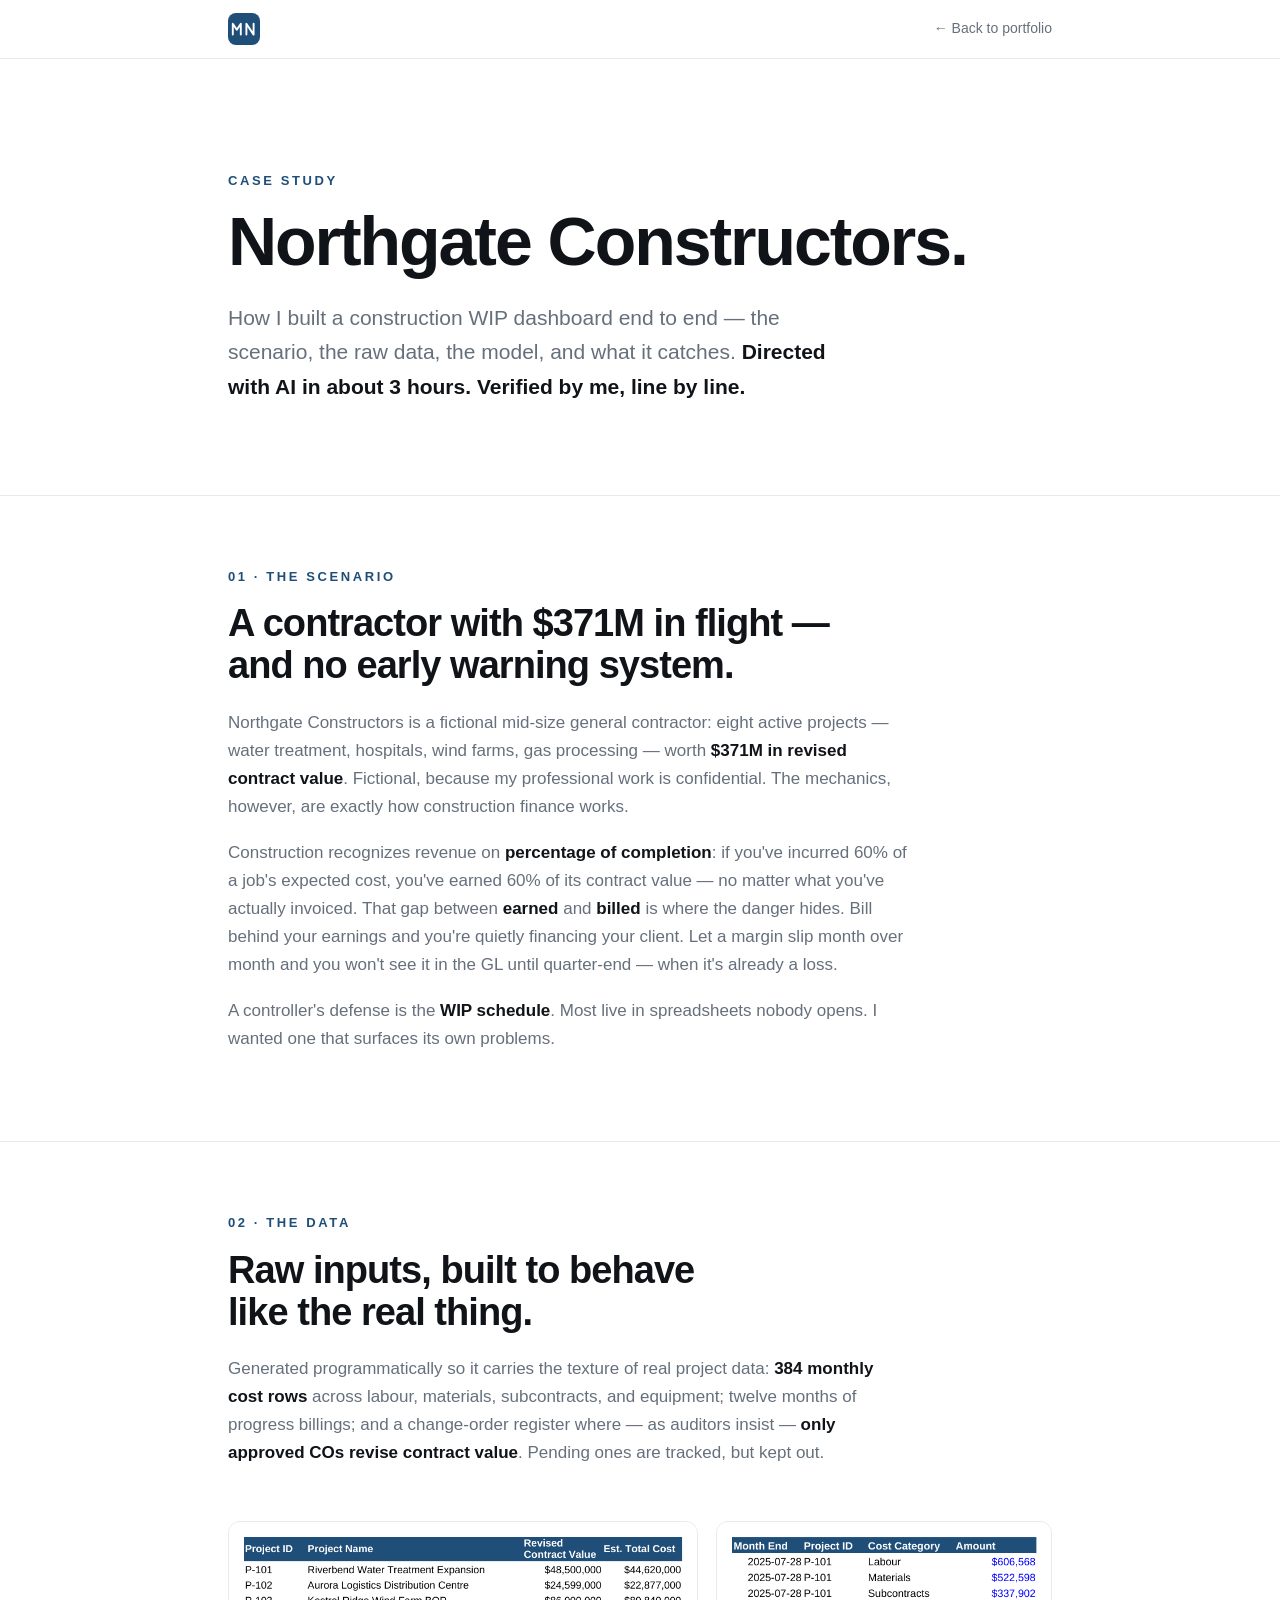
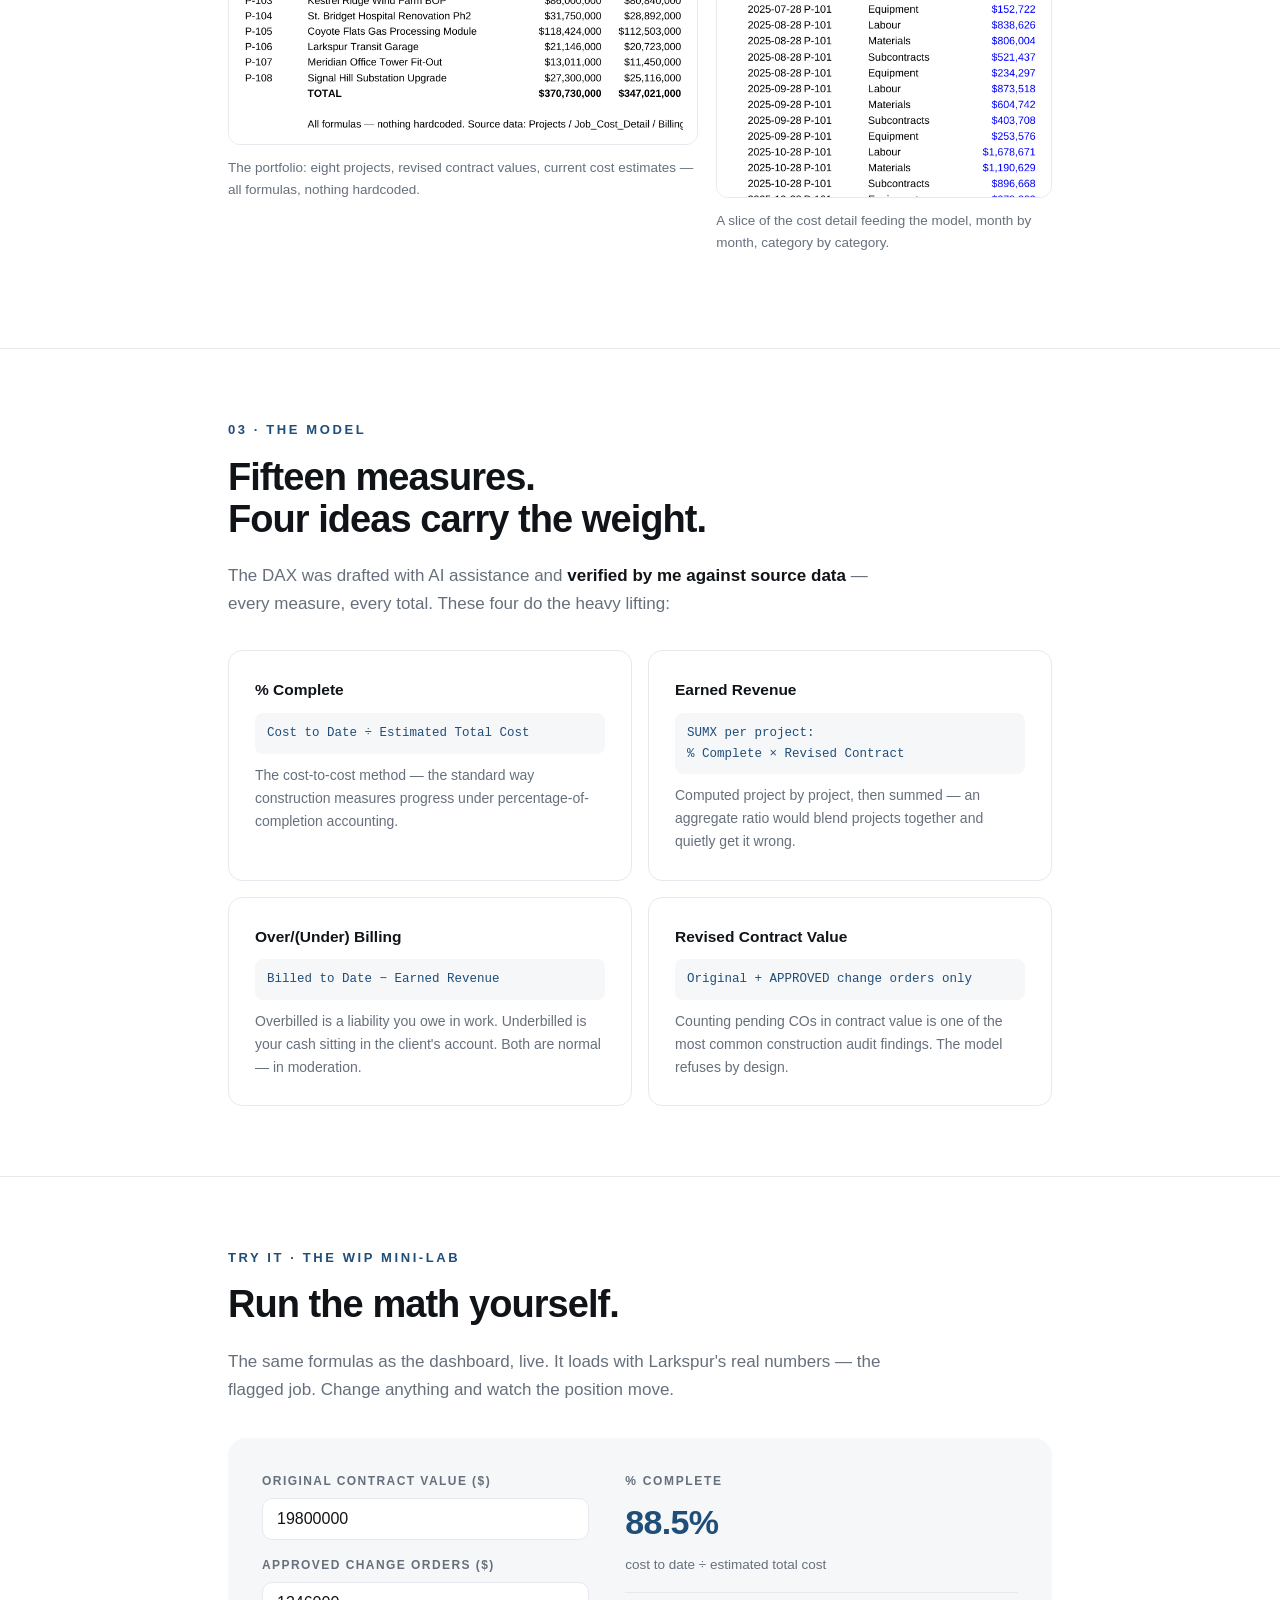
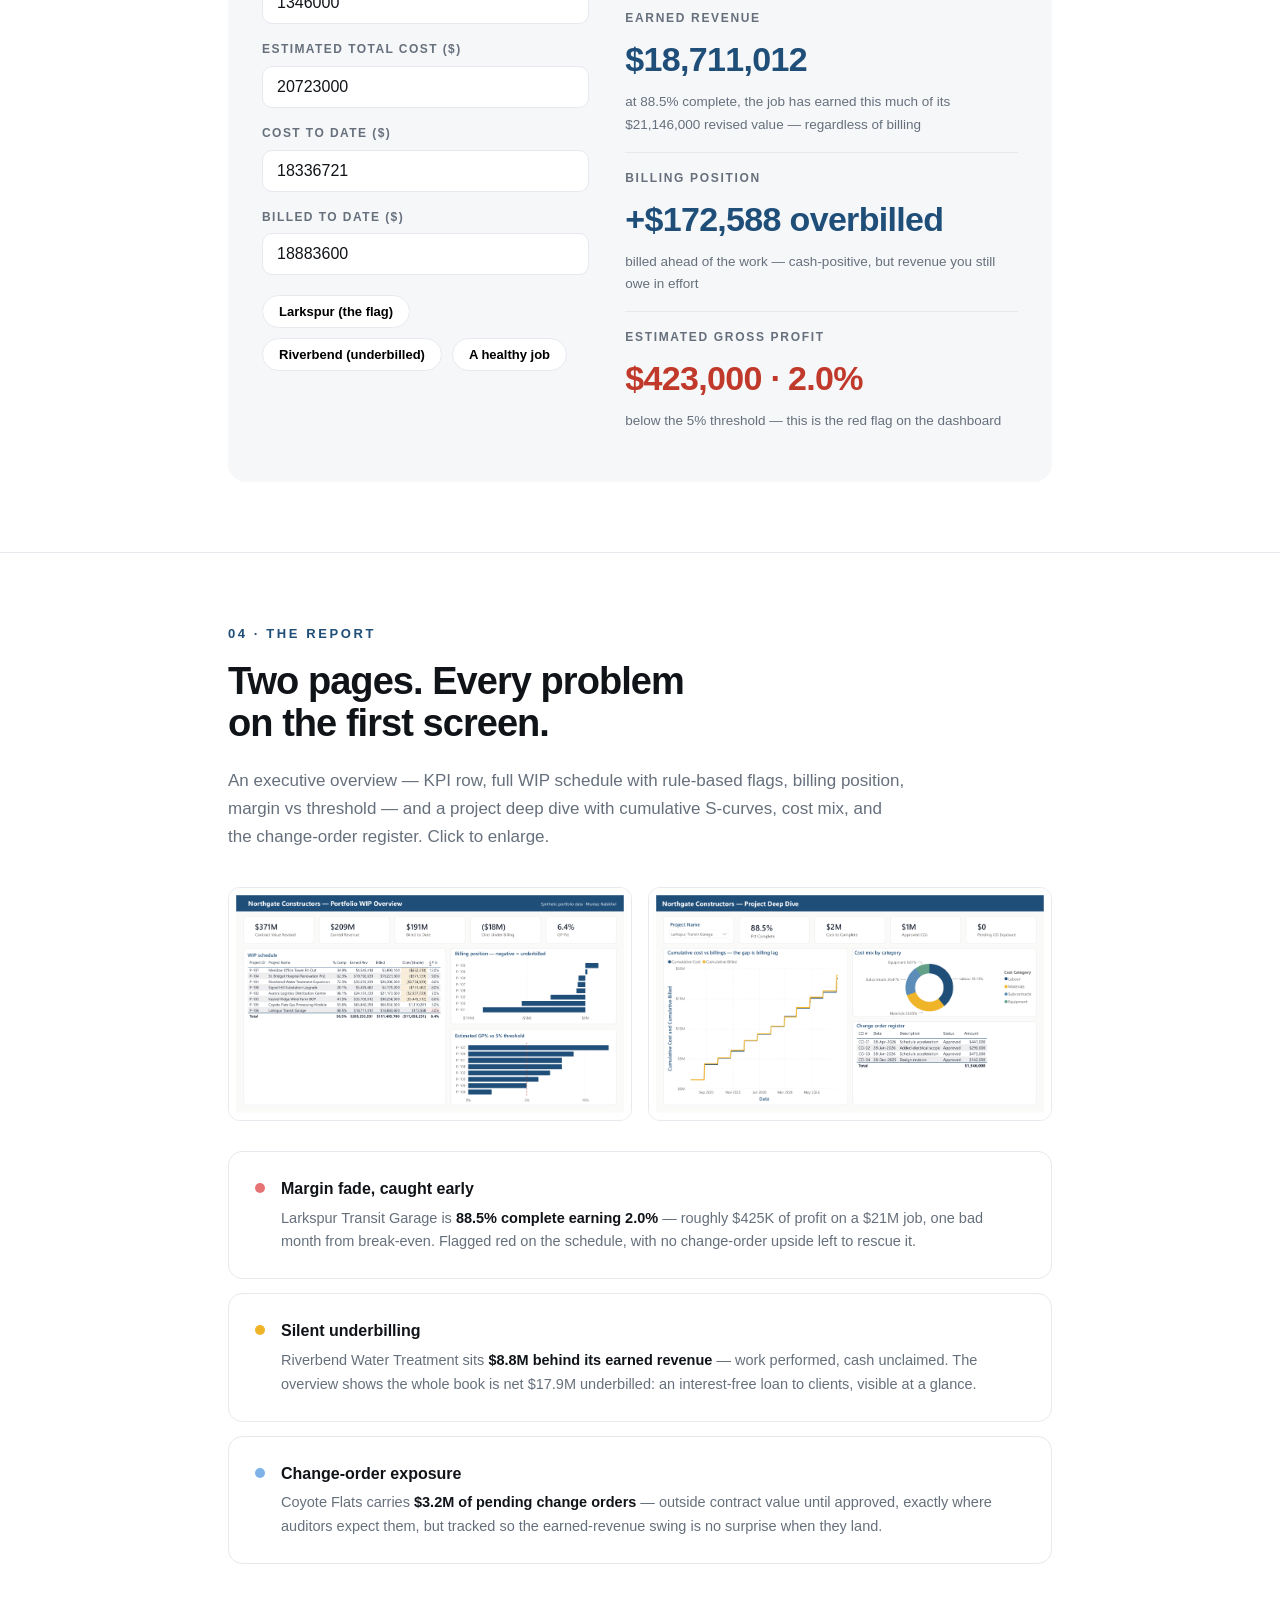
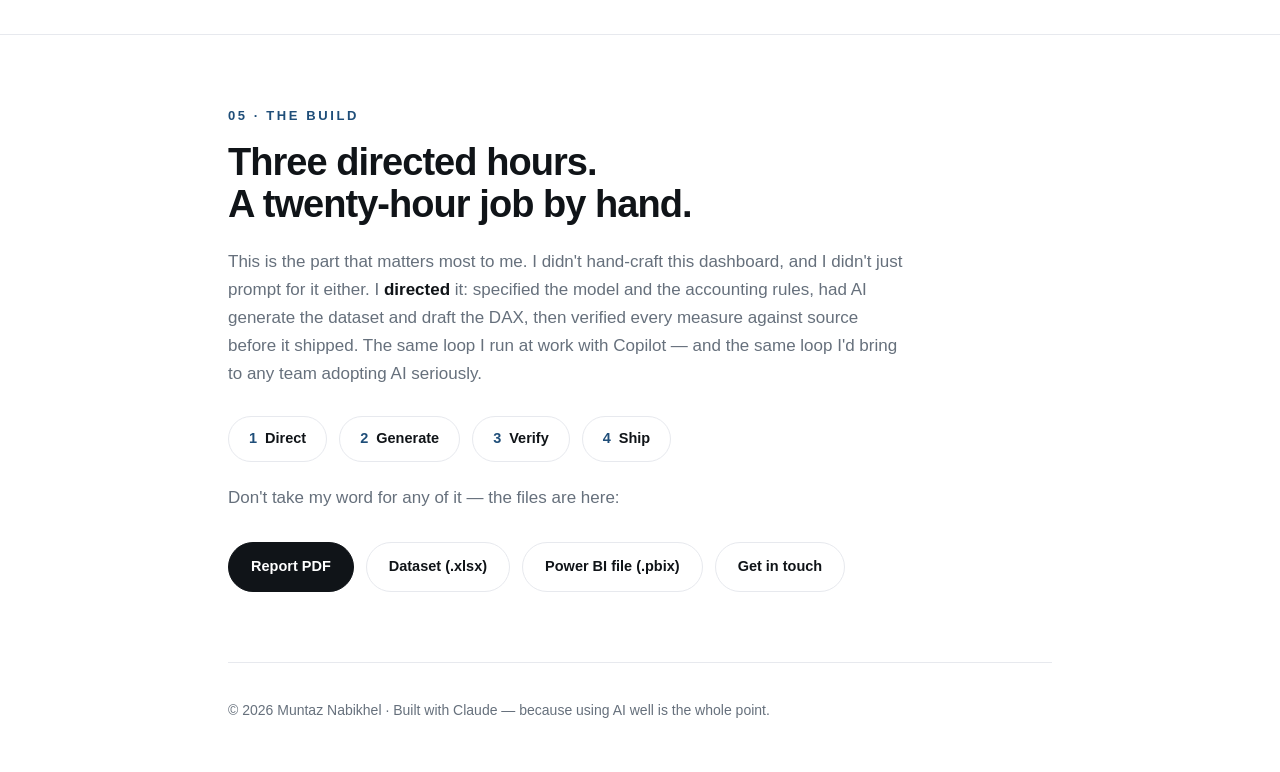
==== northgate.html @ 8c53854d "Add files via upload" ====
<!DOCTYPE html>
<html lang="en">
<head>
<meta charset="utf-8">
<meta name="viewport" content="width=device-width, initial-scale=1">
<title>Northgate Constructors — Case Study · Muntaz Nabikhel</title>
<meta name="description" content="Case study: building a construction WIP dashboard end to end — scenario, data, model, findings — AI-directed and verified line by line.">
<link rel="icon" type="image/svg+xml" href="data:image/svg+xml,%3Csvg xmlns='http://www.w3.org/2000/svg' viewBox='0 0 40 40'%3E%3Crect width='40' height='40' rx='10' fill='%231F4E79'/%3E%3Cpath d='M6 27V13.5l5 7.5 5-7.5V27M23 27V13.5l9 13.5V13.5' stroke='white' stroke-width='2.4' fill='none' stroke-linecap='round' stroke-linejoin='round'/%3E%3C/svg%3E">
<meta property="og:type" content="article">
<meta property="og:title" content="Northgate Constructors — a WIP dashboard case study">
<meta property="og:description" content="Scenario, raw data, model, findings. Directed with AI in ~3 hours; verified line by line.">
<meta property="og:image" content="screenshot-overview.png"><!-- TODO after publish: make absolute -->
<meta name="twitter:card" content="summary_large_image">
<style>
  :root{--ink:#101418;--mut:#66707c;--navy:#1F4E79;--deep:#0d1b2c;--line:#e7e9ee;--soft:#f6f7f9;--ease:cubic-bezier(.22,1,.36,1)}
  *{box-sizing:border-box;margin:0;padding:0}
  html{scroll-behavior:smooth}
  body{font-family:-apple-system,BlinkMacSystemFont,"Segoe UI",Inter,Roboto,sans-serif;color:var(--ink);background:#fff;line-height:1.65;-webkit-font-smoothing:antialiased}
  a{color:inherit;text-decoration:none}
  .wrap{max-width:880px;margin:0 auto;padding:0 28px}

  nav{position:fixed;top:0;left:0;right:0;z-index:50;background:rgba(255,255,255,.85);backdrop-filter:blur(16px);border-bottom:1px solid var(--line)}
  .nav-in{max-width:880px;margin:0 auto;padding:13px 28px;display:flex;align-items:center;justify-content:space-between}
  .mono{width:32px;height:32px;display:block}
  .back{font-size:14px;color:var(--mut);transition:color .25s}
  .back:hover{color:var(--ink)}

  header{padding:170px 0 90px}
  .label{font-size:13px;letter-spacing:.2em;text-transform:uppercase;color:var(--navy);font-weight:600;margin-bottom:16px}
  h1{font-size:clamp(38px,6.5vw,68px);letter-spacing:-.03em;line-height:1.02}
  .sub{font-size:clamp(17px,2.2vw,21px);color:var(--mut);max-width:640px;margin-top:24px}
  .sub b{color:var(--ink);font-weight:600}

  section{padding:70px 0;border-top:1px solid var(--line)}
  h2{font-size:clamp(26px,3.6vw,38px);letter-spacing:-.025em;line-height:1.1;margin-bottom:22px}
  p.body{font-size:17px;color:var(--mut);margin-bottom:18px;max-width:680px}
  p.body b{color:var(--ink);font-weight:600}

  .fig{margin:36px 0 8px;border:1px solid var(--line);border-radius:12px;overflow:hidden;background:#fff}
  .fig img{width:100%;display:block}
  .cap{font-size:13.5px;color:var(--mut);margin:12px 0 24px}
  .fig2{display:grid;grid-template-columns:1.4fr 1fr;gap:18px;align-items:start}
  @media(max-width:700px){.fig2{grid-template-columns:1fr}}

  .mcards{display:grid;grid-template-columns:1fr 1fr;gap:16px;margin-top:32px}
  @media(max-width:700px){.mcards{grid-template-columns:1fr}}
  .mcard{border:1px solid var(--line);border-radius:14px;padding:26px}
  .mcard h4{font-size:15.5px;margin-bottom:8px}
  .mcard code{display:block;font-family:Consolas,Menlo,monospace;font-size:12.5px;background:var(--soft);border-radius:8px;padding:10px 12px;margin:10px 0;color:var(--navy);white-space:pre-wrap}
  .mcard p{font-size:14px;color:var(--mut)}

  .shots{display:grid;grid-template-columns:1fr 1fr;gap:16px;margin:36px 0 8px}
  @media(max-width:700px){.shots{grid-template-columns:1fr}}
  .shot{border-radius:12px;overflow:hidden;border:1px solid var(--line);cursor:zoom-in;transition:transform .5s var(--ease),box-shadow .5s var(--ease)}
  .shot:hover{transform:translateY(-4px);box-shadow:0 24px 48px -20px rgba(17,20,24,.18)}
  .shot img{width:100%;display:block}

  .finds{display:grid;grid-template-columns:1fr;gap:14px;margin-top:30px}
  .find{border:1px solid var(--line);border-radius:14px;padding:24px 26px;display:grid;grid-template-columns:auto 1fr;gap:16px;align-items:start}
  .find .dot{width:10px;height:10px;border-radius:50%;margin-top:7px}
  .find h4{font-size:16px;margin-bottom:4px}
  .find p{font-size:14.5px;color:var(--mut)}
  .find p b{color:var(--ink)}

  .loop{display:flex;gap:12px;flex-wrap:wrap;margin:28px 0 8px}
  .step{border:1px solid var(--line);border-radius:100px;padding:10px 20px;font-size:14.5px;font-weight:600}
  .step span{color:var(--navy);margin-right:8px}

  .dl{display:flex;gap:12px;flex-wrap:wrap;margin-top:30px}
  .pill{display:inline-flex;align-items:center;border:1px solid var(--line);padding:12px 22px;border-radius:100px;font-size:14.5px;font-weight:600;transition:border-color .3s,transform .3s var(--ease)}
  .pill:hover{border-color:var(--ink);transform:translateY(-2px)}
  .pill.dark{background:var(--ink);color:#fff;border-color:var(--ink)}
  .pill.dark:hover{background:var(--navy);border-color:var(--navy)}

  footer{border-top:1px solid var(--line);padding:36px 0 50px;color:var(--mut);font-size:14px}

  /* WIP mini-lab */
  .lab{background:var(--soft);border-radius:18px;padding:34px;margin-top:34px}
  .lab-grid{display:grid;grid-template-columns:1fr 1.2fr;gap:36px}
  @media(max-width:760px){.lab-grid{grid-template-columns:1fr}}
  .lab label{display:block;font-size:12px;letter-spacing:.12em;text-transform:uppercase;color:var(--mut);font-weight:600;margin:16px 0 6px}
  .lab label:first-child{margin-top:0}
  .lab input{width:100%;padding:11px 14px;border:1px solid var(--line);border-radius:10px;font-size:16px;font-family:inherit;color:var(--ink);background:#fff}
  .lab input:focus{outline:none;border-color:var(--navy)}
  .presets{display:flex;gap:10px;flex-wrap:wrap;margin-top:20px}
  .preset{border:1px solid var(--line);background:#fff;border-radius:100px;padding:8px 16px;font-size:13px;font-weight:600;cursor:pointer;font-family:inherit;transition:border-color .25s}
  .preset:hover{border-color:var(--ink)}
  .out{border-top:1px solid var(--line);padding:16px 0}
  .out:first-child{border-top:none;padding-top:0}
  .out .ov{font-size:clamp(24px,3vw,34px);font-weight:700;letter-spacing:-.02em}
  .out .ok{font-size:12px;letter-spacing:.14em;text-transform:uppercase;color:var(--mut);font-weight:600;margin-bottom:2px}
  .out .os{font-size:13.5px;color:var(--mut);margin-top:4px}
  .good{color:#2e7d4f}.warn{color:#b07c10}.bad{color:#c0392b}.neut{color:var(--navy)}

  .reveal{opacity:0;transform:translateY(26px);transition:opacity .8s var(--ease),transform .8s var(--ease)}
  .reveal.in{opacity:1;transform:none}
  .lb{position:fixed;inset:0;background:rgba(10,15,22,.92);z-index:100;display:none;align-items:center;justify-content:center;padding:4vmin;cursor:zoom-out}
  .lb.on{display:flex}
  .lb img{max-width:100%;max-height:100%;border-radius:8px}
  @media (prefers-reduced-motion: reduce){*{transition:none!important}.reveal{opacity:1;transform:none}}
</style>
</head>
<body>

<nav>
  <div class="nav-in">
    <a href="index.html" aria-label="Home"><svg class="mono" viewBox="0 0 40 40"><rect width="40" height="40" rx="10" fill="#1F4E79"/><path d="M6 27V13.5l5 7.5 5-7.5V27M23 27V13.5l9 13.5V13.5" stroke="#fff" stroke-width="2.4" fill="none" stroke-linecap="round" stroke-linejoin="round"/></svg></a>
    <a class="back" href="index.html">← Back to portfolio</a>
  </div>
</nav>

<header>
  <div class="wrap">
    <p class="label">Case study</p>
    <h1>Northgate Constructors.</h1>
    <p class="sub">How I built a construction WIP dashboard end to end — the scenario, the raw data, the model, and what it catches. <b>Directed with AI in about 3 hours. Verified by me, line by line.</b></p>
  </div>
</header>

<section>
  <div class="wrap">
    <p class="label reveal">01 · The scenario</p>
    <h2 class="reveal">A contractor with $371M in flight —<br>and no early warning system.</h2>
    <p class="body reveal">Northgate Constructors is a fictional mid-size general contractor: eight active projects — water treatment, hospitals, wind farms, gas processing — worth <b>$371M in revised contract value</b>. Fictional, because my professional work is confidential. The mechanics, however, are exactly how construction finance works.</p>
    <p class="body reveal">Construction recognizes revenue on <b>percentage of completion</b>: if you've incurred 60% of a job's expected cost, you've earned 60% of its contract value — no matter what you've actually invoiced. That gap between <b>earned</b> and <b>billed</b> is where the danger hides. Bill behind your earnings and you're quietly financing your client. Let a margin slip month over month and you won't see it in the GL until quarter-end — when it's already a loss.</p>
    <p class="body reveal">A controller's defense is the <b>WIP schedule</b>. Most live in spreadsheets nobody opens. I wanted one that surfaces its own problems.</p>
  </div>
</section>

<section>
  <div class="wrap">
    <p class="label reveal">02 · The data</p>
    <h2 class="reveal">Raw inputs, built to behave<br>like the real thing.</h2>
    <p class="body reveal">Generated programmatically so it carries the texture of real project data: <b>384 monthly cost rows</b> across labour, materials, subcontracts, and equipment; twelve months of progress billings; and a change-order register where — as auditors insist — <b>only approved COs revise contract value</b>. Pending ones are tracked, but kept out.</p>
    <div class="fig2 reveal">
      <div>
        <div class="fig"><img src="excel-wip.png" alt="Projects sheet: contract values and estimated costs for eight projects" loading="lazy"></div>
        <p class="cap">The portfolio: eight projects, revised contract values, current cost estimates — all formulas, nothing hardcoded.</p>
      </div>
      <div>
        <div class="fig"><img src="excel-data.png" alt="Job cost detail rows by month and category" loading="lazy"></div>
        <p class="cap">A slice of the cost detail feeding the model, month by month, category by category.</p>
      </div>
    </div>
  </div>
</section>

<section>
  <div class="wrap">
    <p class="label reveal">03 · The model</p>
    <h2 class="reveal">Fifteen measures.<br>Four ideas carry the weight.</h2>
    <p class="body reveal">The DAX was drafted with AI assistance and <b>verified by me against source data</b> — every measure, every total. These four do the heavy lifting:</p>
    <div class="mcards">
      <div class="mcard reveal">
        <h4>% Complete</h4>
        <code>Cost to Date ÷ Estimated Total Cost</code>
        <p>The cost-to-cost method — the standard way construction measures progress under percentage-of-completion accounting.</p>
      </div>
      <div class="mcard reveal">
        <h4>Earned Revenue</h4>
        <code>SUMX per project:
% Complete × Revised Contract</code>
        <p>Computed project by project, then summed — an aggregate ratio would blend projects together and quietly get it wrong.</p>
      </div>
      <div class="mcard reveal">
        <h4>Over/(Under) Billing</h4>
        <code>Billed to Date − Earned Revenue</code>
        <p>Overbilled is a liability you owe in work. Underbilled is your cash sitting in the client's account. Both are normal — in moderation.</p>
      </div>
      <div class="mcard reveal">
        <h4>Revised Contract Value</h4>
        <code>Original + APPROVED change orders only</code>
        <p>Counting pending COs in contract value is one of the most common construction audit findings. The model refuses by design.</p>
      </div>
    </div>
  </div>
</section>

<section id="lab">
  <div class="wrap">
    <p class="label reveal">Try it · The WIP Mini-Lab</p>
    <h2 class="reveal">Run the math yourself.</h2>
    <p class="body reveal">The same formulas as the dashboard, live. It loads with Larkspur's real numbers — the flagged job. Change anything and watch the position move.</p>
    <div class="lab reveal">
      <div class="lab-grid">
        <div>
          <label for="l-cv">Original contract value ($)</label>
          <input id="l-cv" type="number" min="0" step="100000" value="19800000">
          <label for="l-co">Approved change orders ($)</label>
          <input id="l-co" type="number" min="0" step="10000" value="1346000">
          <label for="l-ec">Estimated total cost ($)</label>
          <input id="l-ec" type="number" min="0" step="100000" value="20723000">
          <label for="l-cd">Cost to date ($)</label>
          <input id="l-cd" type="number" min="0" step="100000" value="18336721">
          <label for="l-bd">Billed to date ($)</label>
          <input id="l-bd" type="number" min="0" step="100000" value="18883600">
          <div class="presets">
            <button class="preset" data-p="larkspur">Larkspur (the flag)</button>
            <button class="preset" data-p="riverbend">Riverbend (underbilled)</button>
            <button class="preset" data-p="healthy">A healthy job</button>
          </div>
        </div>
        <div>
          <div class="out"><div class="ok">% Complete</div><div class="ov neut" id="o-pct">—</div><div class="os">cost to date ÷ estimated total cost</div></div>
          <div class="out"><div class="ok">Earned revenue</div><div class="ov neut" id="o-er">—</div><div class="os" id="s-er">—</div></div>
          <div class="out"><div class="ok">Billing position</div><div class="ov" id="o-ou">—</div><div class="os" id="s-ou">—</div></div>
          <div class="out"><div class="ok">Estimated gross profit</div><div class="ov" id="o-gp">—</div><div class="os" id="s-gp">—</div></div>
        </div>
      </div>
    </div>
  </div>
</section>

<section>
  <div class="wrap">
    <p class="label reveal">04 · The report</p>
    <h2 class="reveal">Two pages. Every problem<br>on the first screen.</h2>
    <p class="body reveal">An executive overview — KPI row, full WIP schedule with rule-based flags, billing position, margin vs threshold — and a project deep dive with cumulative S-curves, cost mix, and the change-order register. Click to enlarge.</p>
    <div class="shots">
      <div class="shot" data-full="screenshot-overview.png"><img src="screenshot-overview.png" alt="Portfolio WIP overview page" loading="lazy"></div>
      <div class="shot" data-full="screenshot-deepdive.png"><img src="screenshot-deepdive.png" alt="Project deep dive page" loading="lazy"></div>
    </div>
    <div class="finds">
      <div class="find reveal">
        <span class="dot" style="background:#e57373"></span>
        <div><h4>Margin fade, caught early</h4><p>Larkspur Transit Garage is <b>88.5% complete earning 2.0%</b> — roughly $425K of profit on a $21M job, one bad month from break-even. Flagged red on the schedule, with no change-order upside left to rescue it.</p></div>
      </div>
      <div class="find reveal">
        <span class="dot" style="background:#f0b429"></span>
        <div><h4>Silent underbilling</h4><p>Riverbend Water Treatment sits <b>$8.8M behind its earned revenue</b> — work performed, cash unclaimed. The overview shows the whole book is net $17.9M underbilled: an interest-free loan to clients, visible at a glance.</p></div>
      </div>
      <div class="find reveal">
        <span class="dot" style="background:#7fb3e8"></span>
        <div><h4>Change-order exposure</h4><p>Coyote Flats carries <b>$3.2M of pending change orders</b> — outside contract value until approved, exactly where auditors expect them, but tracked so the earned-revenue swing is no surprise when they land.</p></div>
      </div>
    </div>
  </div>
</section>

<section>
  <div class="wrap">
    <p class="label reveal">05 · The build</p>
    <h2 class="reveal">Three directed hours.<br>A twenty-hour job by hand.</h2>
    <p class="body reveal">This is the part that matters most to me. I didn't hand-craft this dashboard, and I didn't just prompt for it either. I <b>directed</b> it: specified the model and the accounting rules, had AI generate the dataset and draft the DAX, then verified every measure against source before it shipped. The same loop I run at work with Copilot — and the same loop I'd bring to any team adopting AI seriously.</p>
    <div class="loop reveal">
      <span class="step"><span>1</span>Direct</span>
      <span class="step"><span>2</span>Generate</span>
      <span class="step"><span>3</span>Verify</span>
      <span class="step"><span>4</span>Ship</span>
    </div>
    <p class="body reveal" style="margin-top:22px">Don't take my word for any of it — the files are here:</p>
    <div class="dl reveal">
      <a class="pill dark" href="Northgate_WIP_Dashboard.pdf" target="_blank" rel="noopener">Report PDF</a>
      <a class="pill" href="Northgate_Synthetic_Finance_Dataset.xlsx" download>Dataset (.xlsx)</a>
      <a class="pill" href="Northgate_WIP_Dashboard.pbix" download>Power BI file (.pbix)</a>
      <a class="pill" href="index.html#contact">Get in touch</a>
    </div>
  </div>
</section>

<div class="wrap"><footer>© 2026 Muntaz Nabikhel · Built with Claude — because using AI well is the whole point.</footer></div>

<div class="lb" id="lb" role="dialog" aria-label="Enlarged screenshot"><img id="lbimg" src="" alt="Enlarged view"></div>

<script>
(function(){
  var io=new IntersectionObserver(function(es){es.forEach(function(e){ if(e.isIntersecting){e.target.classList.add('in'); io.unobserve(e.target);} });},{threshold:.15});
  document.querySelectorAll('.reveal').forEach(function(el){ io.observe(el); });
  // WIP mini-lab
  var F=function(id){return document.getElementById(id)};
  var money=function(n){ var neg=n<0; var s='$'+Math.round(Math.abs(n)).toLocaleString('en-US'); return neg?'('+s+')':s; };
  var presets={
    larkspur:{cv:19800000,co:1346000,ec:20723000,cd:18336721,bd:18883600},
    riverbend:{cv:48500000,co:0,ec:44620000,cd:32250636,bd:26300200},
    healthy:{cv:30000000,co:500000,ec:27500000,cd:13750000,bd:15500000}
  };
  function calc(){
    var cv=+F('l-cv').value||0, co=+F('l-co').value||0, ec=+F('l-ec').value||0, cd=+F('l-cd').value||0, bd=+F('l-bd').value||0;
    var rcv=cv+co;
    var pct=ec>0?cd/ec:0; if(pct>1.5)pct=1.5;
    var er=pct*rcv, ou=bd-er, gp=rcv-ec, gpp=rcv>0?gp/rcv:0;
    F('o-pct').textContent=(pct*100).toFixed(1)+'%';
    F('o-er').textContent=money(er);
    F('s-er').textContent='at '+(pct*100).toFixed(1)+'% complete, the job has earned this much of its '+money(rcv)+' revised value — regardless of billing';
    var oOu=F('o-ou'), sOu=F('s-ou');
    if(Math.abs(ou)<1){ oOu.textContent='$0'; oOu.className='ov neut'; sOu.textContent='billed exactly in line with earnings — rare in the wild'; }
    else if(ou<0){ oOu.textContent=money(ou)+' underbilled'; oOu.className='ov '+(ou<-0.05*rcv?'warn':'neut'); sOu.textContent='work performed but not yet invoiced — cash sitting with the client'; }
    else { oOu.textContent='+'+money(ou)+' overbilled'; oOu.className='ov neut'; sOu.textContent='billed ahead of the work — cash-positive, but revenue you still owe in effort'; }
    var oGp=F('o-gp'), sGp=F('s-gp');
    oGp.textContent=money(gp)+' · '+(gpp*100).toFixed(1)+'%';
    if(gpp<0){ oGp.className='ov bad'; sGp.textContent='this job is projected to lose money — escalate now'; }
    else if(gpp<0.05){ oGp.className='ov bad'; sGp.textContent='below the 5% threshold — this is the red flag on the dashboard'; }
    else if(gpp<0.08){ oGp.className='ov warn'; sGp.textContent='thin but workable — watch the estimate for fade'; }
    else { oGp.className='ov good'; sGp.textContent='healthy margin for general contracting'; }
  }
  ['l-cv','l-co','l-ec','l-cd','l-bd'].forEach(function(id){ F(id).addEventListener('input',calc); });
  document.querySelectorAll('.preset').forEach(function(b){
    b.addEventListener('click',function(){
      var p=presets[b.dataset.p];
      F('l-cv').value=p.cv; F('l-co').value=p.co; F('l-ec').value=p.ec; F('l-cd').value=p.cd; F('l-bd').value=p.bd;
      calc();
    });
  });
  calc();

  var lb=document.getElementById('lb'), lbimg=document.getElementById('lbimg');
  document.querySelectorAll('.shot').forEach(function(s){
    s.addEventListener('click',function(){ lbimg.src=s.dataset.full; lb.classList.add('on'); document.body.style.overflow='hidden'; });
  });
  lb.addEventListener('click',function(){ lb.classList.remove('on'); lbimg.src=''; document.body.style.overflow=''; });
  addEventListener('keydown',function(e){ if(e.key==='Escape'){ lb.classList.remove('on'); document.body.style.overflow=''; } });
})();
</script>
</body>
</html>
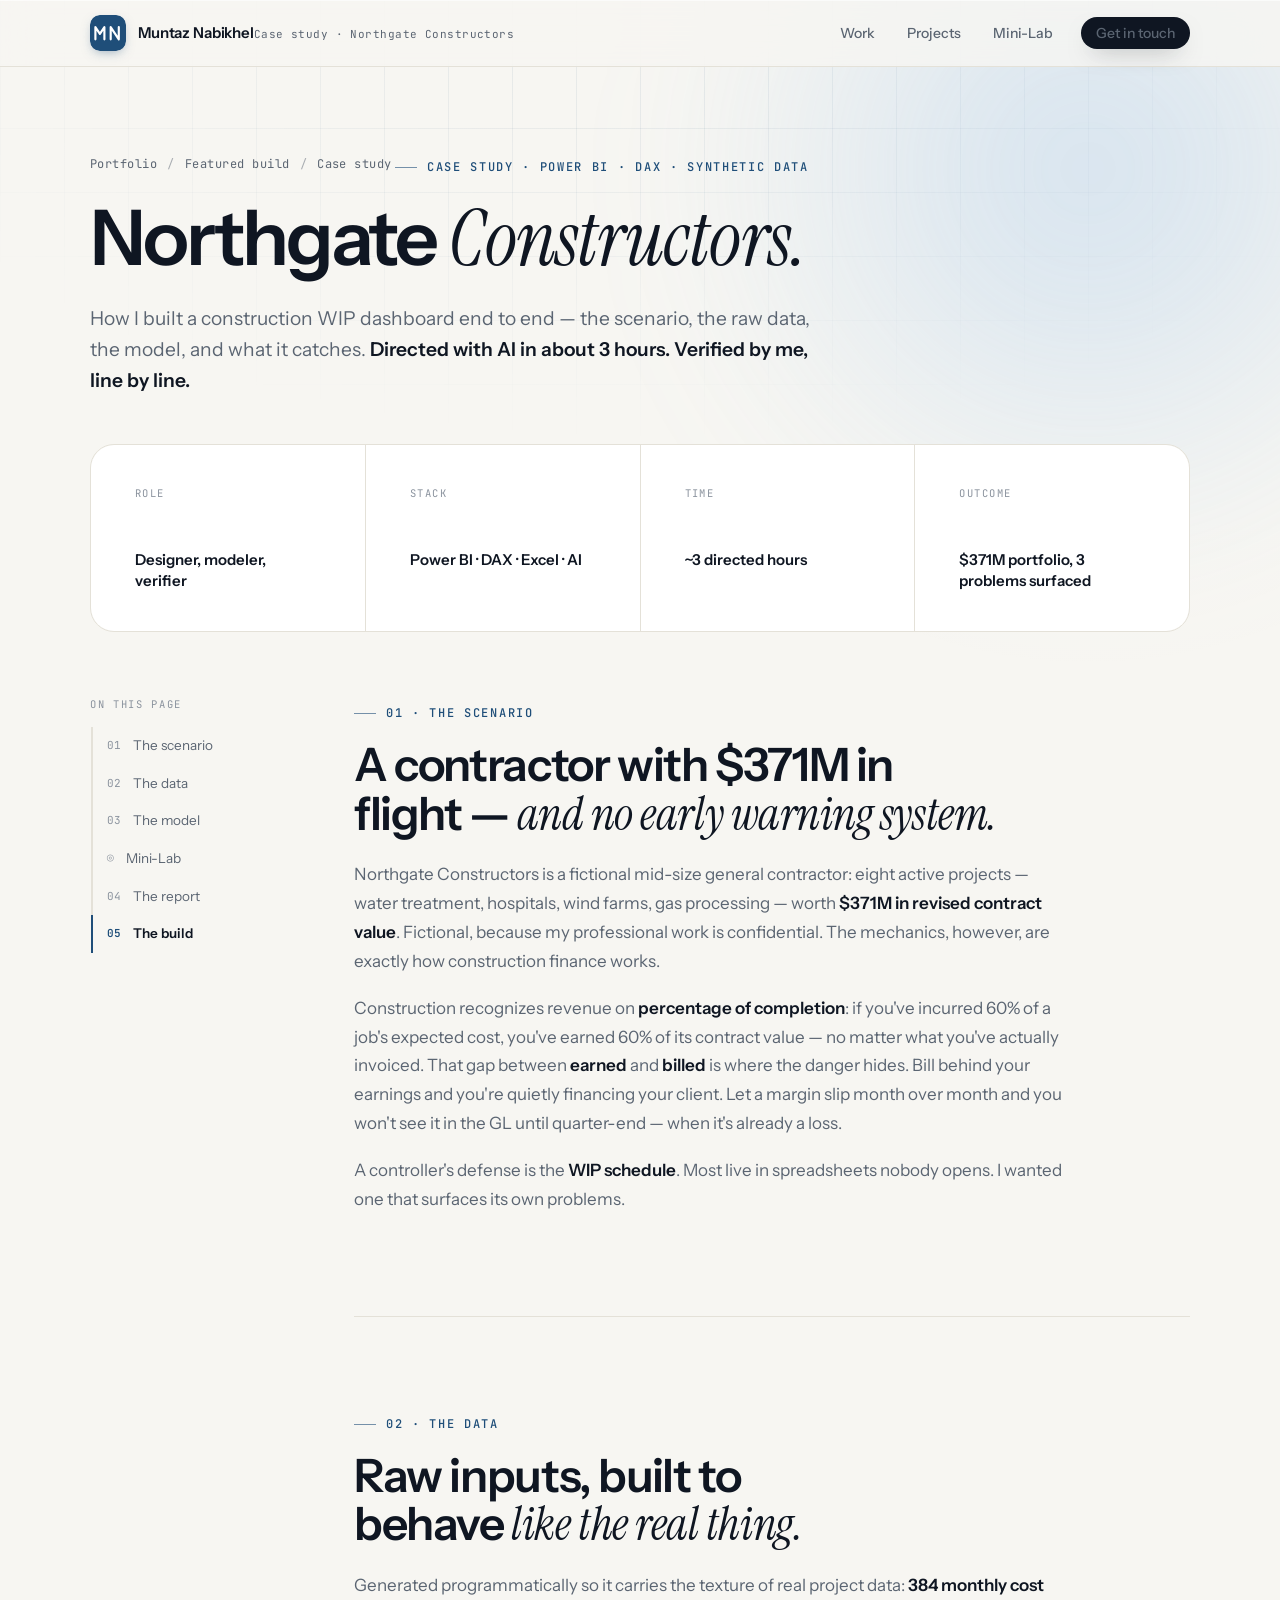
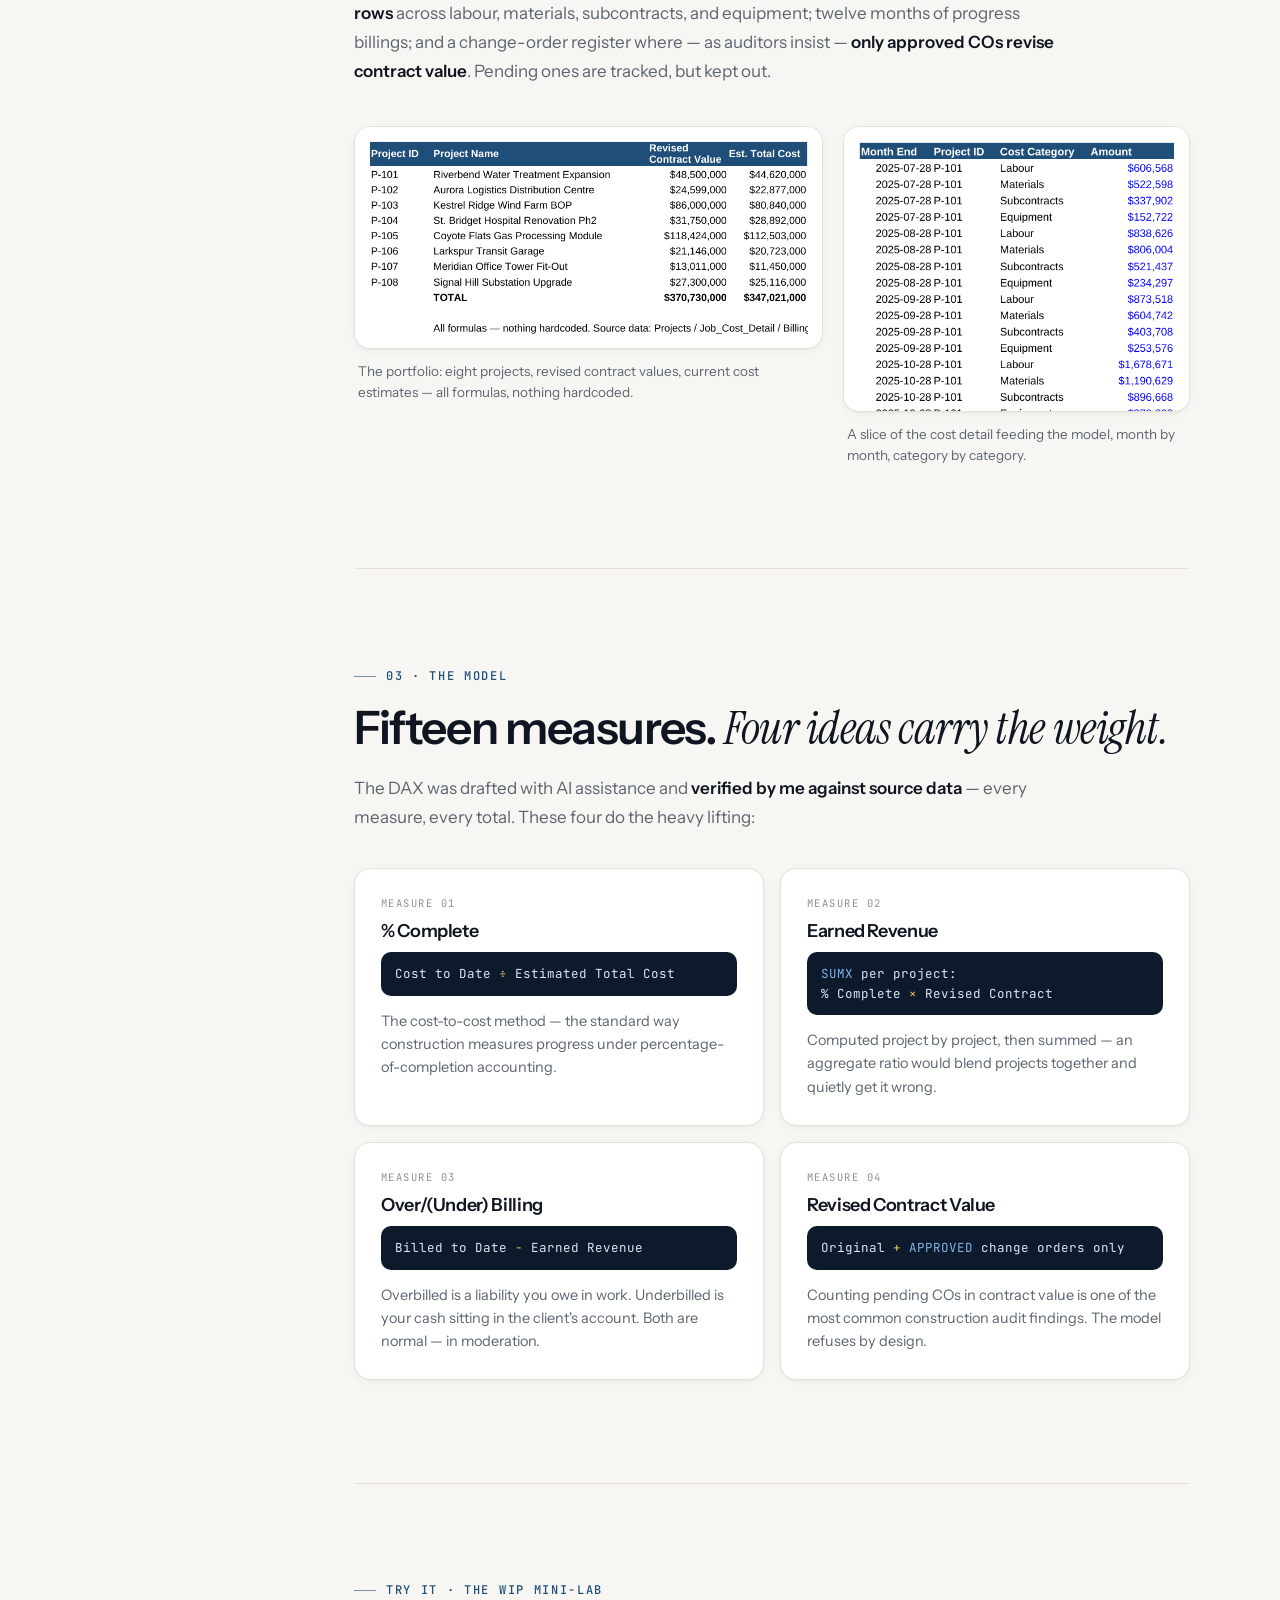
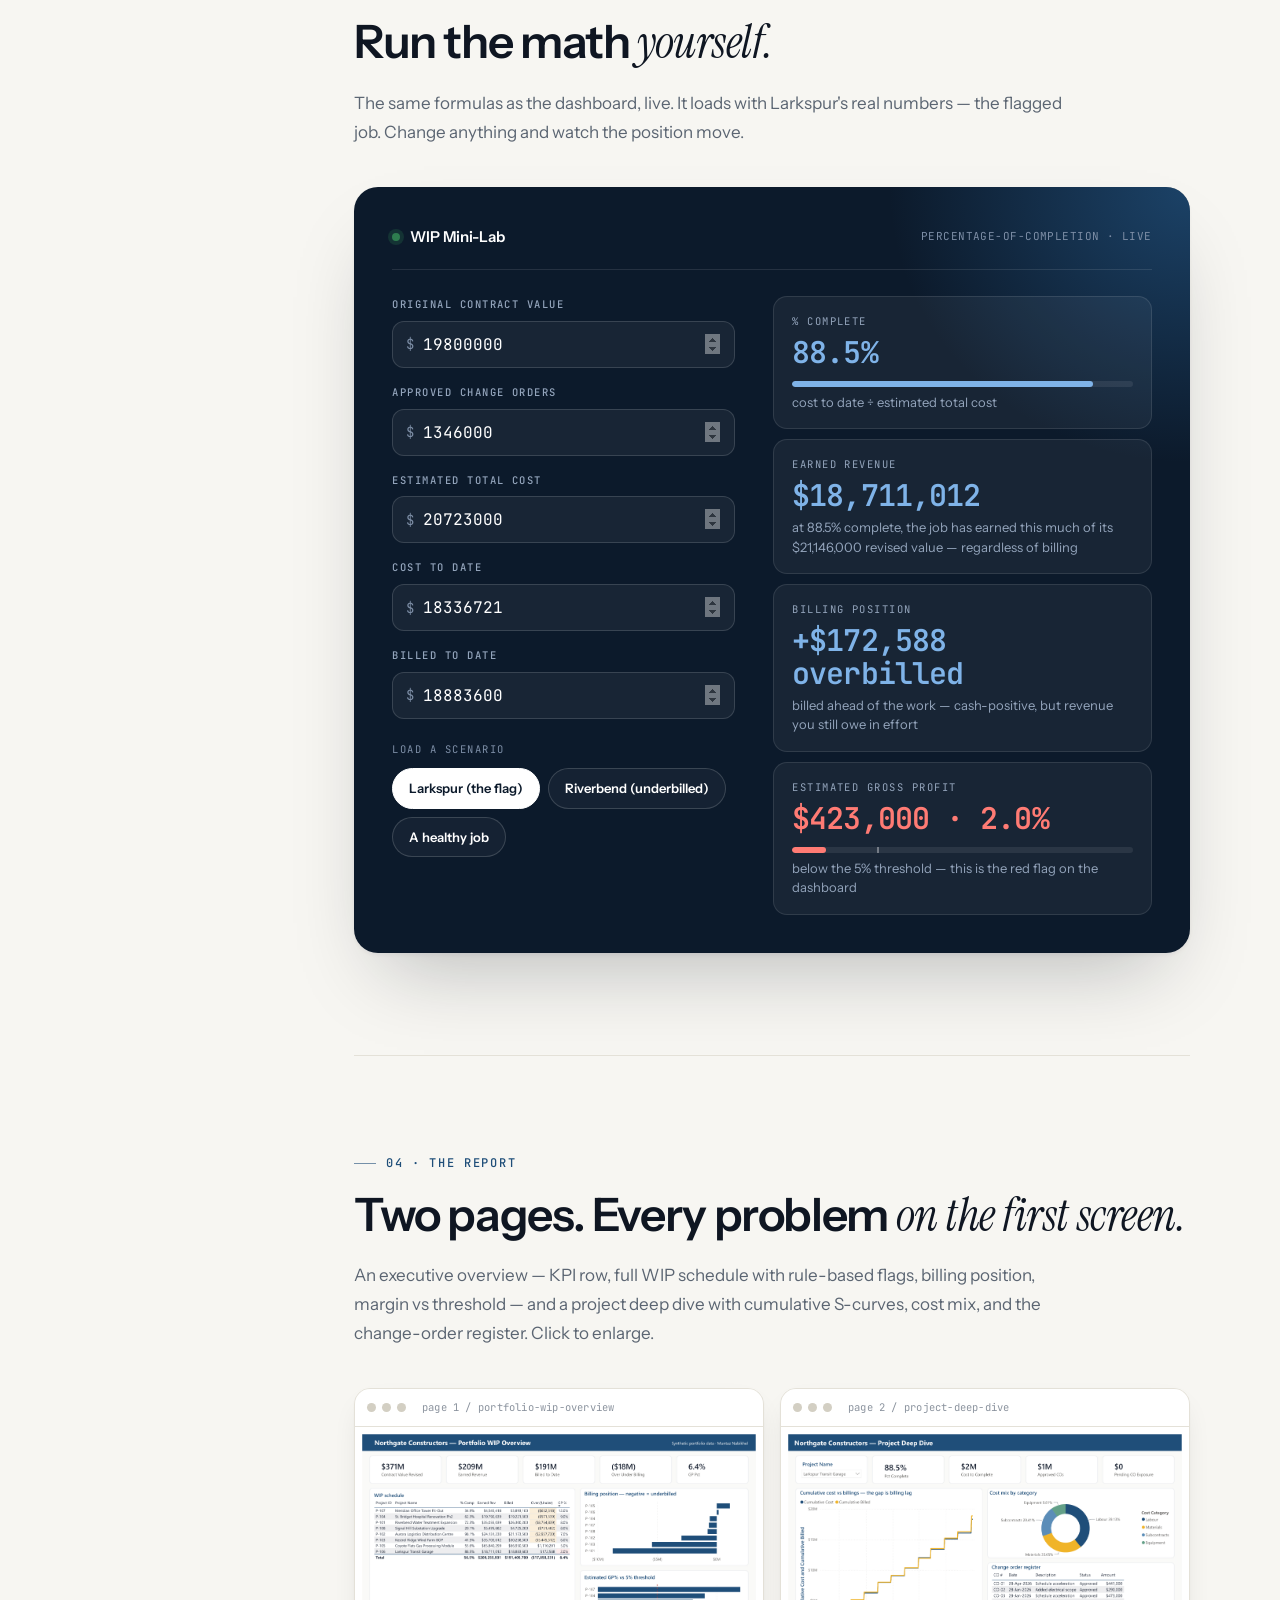
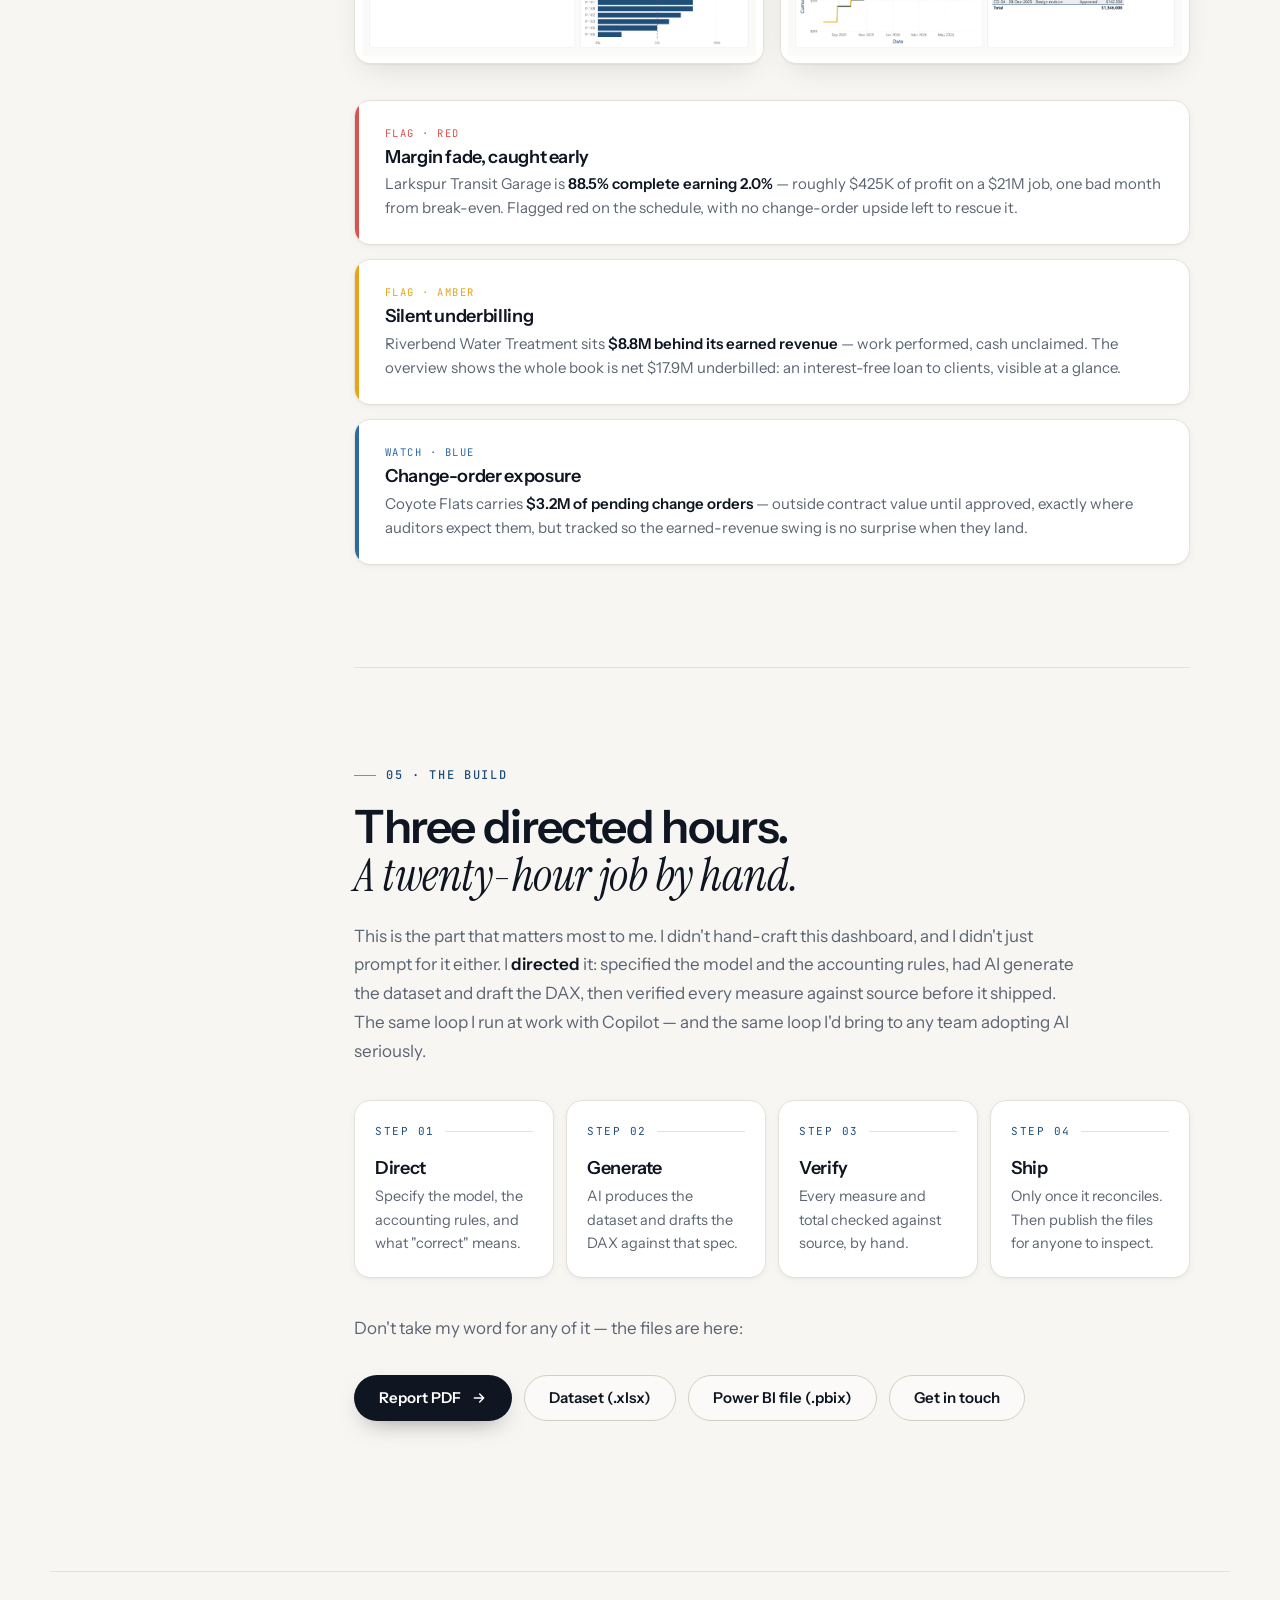
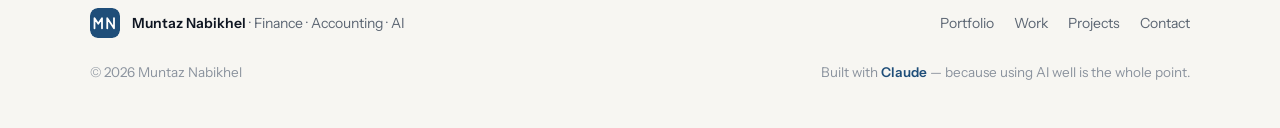
==== commit 0376a597: "Redesign portfolio site: shared design system, new hero, cards, case study layout Co-authored-by: MN" ====
--- a/northgate.html
+++ b/northgate.html
@@ -5,267 +5,265 @@
 <meta name="viewport" content="width=device-width, initial-scale=1">
 <title>Northgate Constructors — Case Study · Muntaz Nabikhel</title>
 <meta name="description" content="Case study: building a construction WIP dashboard end to end — scenario, data, model, findings — AI-directed and verified line by line.">
+<meta name="theme-color" content="#f7f6f2">
 <link rel="icon" type="image/svg+xml" href="data:image/svg+xml,%3Csvg xmlns='http://www.w3.org/2000/svg' viewBox='0 0 40 40'%3E%3Crect width='40' height='40' rx='10' fill='%231F4E79'/%3E%3Cpath d='M6 27V13.5l5 7.5 5-7.5V27M23 27V13.5l9 13.5V13.5' stroke='white' stroke-width='2.4' fill='none' stroke-linecap='round' stroke-linejoin='round'/%3E%3C/svg%3E">
 <meta property="og:type" content="article">
 <meta property="og:title" content="Northgate Constructors — a WIP dashboard case study">
 <meta property="og:description" content="Scenario, raw data, model, findings. Directed with AI in ~3 hours; verified line by line.">
-<meta property="og:image" content="screenshot-overview.png"><!-- TODO after publish: make absolute -->
+<meta property="og:url" content="https://mnabikhel.github.io/northgate.html">
+<meta property="og:image" content="https://mnabikhel.github.io/screenshot-overview.png">
 <meta name="twitter:card" content="summary_large_image">
-<style>
-  :root{--ink:#101418;--mut:#66707c;--navy:#1F4E79;--deep:#0d1b2c;--line:#e7e9ee;--soft:#f6f7f9;--ease:cubic-bezier(.22,1,.36,1)}
-  *{box-sizing:border-box;margin:0;padding:0}
-  html{scroll-behavior:smooth}
-  body{font-family:-apple-system,BlinkMacSystemFont,"Segoe UI",Inter,Roboto,sans-serif;color:var(--ink);background:#fff;line-height:1.65;-webkit-font-smoothing:antialiased}
-  a{color:inherit;text-decoration:none}
-  .wrap{max-width:880px;margin:0 auto;padding:0 28px}
-
-  nav{position:fixed;top:0;left:0;right:0;z-index:50;background:rgba(255,255,255,.85);backdrop-filter:blur(16px);border-bottom:1px solid var(--line)}
-  .nav-in{max-width:880px;margin:0 auto;padding:13px 28px;display:flex;align-items:center;justify-content:space-between}
-  .mono{width:32px;height:32px;display:block}
-  .back{font-size:14px;color:var(--mut);transition:color .25s}
-  .back:hover{color:var(--ink)}
-
-  header{padding:170px 0 90px}
-  .label{font-size:13px;letter-spacing:.2em;text-transform:uppercase;color:var(--navy);font-weight:600;margin-bottom:16px}
-  h1{font-size:clamp(38px,6.5vw,68px);letter-spacing:-.03em;line-height:1.02}
-  .sub{font-size:clamp(17px,2.2vw,21px);color:var(--mut);max-width:640px;margin-top:24px}
-  .sub b{color:var(--ink);font-weight:600}
-
-  section{padding:70px 0;border-top:1px solid var(--line)}
-  h2{font-size:clamp(26px,3.6vw,38px);letter-spacing:-.025em;line-height:1.1;margin-bottom:22px}
-  p.body{font-size:17px;color:var(--mut);margin-bottom:18px;max-width:680px}
-  p.body b{color:var(--ink);font-weight:600}
-
-  .fig{margin:36px 0 8px;border:1px solid var(--line);border-radius:12px;overflow:hidden;background:#fff}
-  .fig img{width:100%;display:block}
-  .cap{font-size:13.5px;color:var(--mut);margin:12px 0 24px}
-  .fig2{display:grid;grid-template-columns:1.4fr 1fr;gap:18px;align-items:start}
-  @media(max-width:700px){.fig2{grid-template-columns:1fr}}
-
-  .mcards{display:grid;grid-template-columns:1fr 1fr;gap:16px;margin-top:32px}
-  @media(max-width:700px){.mcards{grid-template-columns:1fr}}
-  .mcard{border:1px solid var(--line);border-radius:14px;padding:26px}
-  .mcard h4{font-size:15.5px;margin-bottom:8px}
-  .mcard code{display:block;font-family:Consolas,Menlo,monospace;font-size:12.5px;background:var(--soft);border-radius:8px;padding:10px 12px;margin:10px 0;color:var(--navy);white-space:pre-wrap}
-  .mcard p{font-size:14px;color:var(--mut)}
-
-  .shots{display:grid;grid-template-columns:1fr 1fr;gap:16px;margin:36px 0 8px}
-  @media(max-width:700px){.shots{grid-template-columns:1fr}}
-  .shot{border-radius:12px;overflow:hidden;border:1px solid var(--line);cursor:zoom-in;transition:transform .5s var(--ease),box-shadow .5s var(--ease)}
-  .shot:hover{transform:translateY(-4px);box-shadow:0 24px 48px -20px rgba(17,20,24,.18)}
-  .shot img{width:100%;display:block}
-
-  .finds{display:grid;grid-template-columns:1fr;gap:14px;margin-top:30px}
-  .find{border:1px solid var(--line);border-radius:14px;padding:24px 26px;display:grid;grid-template-columns:auto 1fr;gap:16px;align-items:start}
-  .find .dot{width:10px;height:10px;border-radius:50%;margin-top:7px}
-  .find h4{font-size:16px;margin-bottom:4px}
-  .find p{font-size:14.5px;color:var(--mut)}
-  .find p b{color:var(--ink)}
-
-  .loop{display:flex;gap:12px;flex-wrap:wrap;margin:28px 0 8px}
-  .step{border:1px solid var(--line);border-radius:100px;padding:10px 20px;font-size:14.5px;font-weight:600}
-  .step span{color:var(--navy);margin-right:8px}
-
-  .dl{display:flex;gap:12px;flex-wrap:wrap;margin-top:30px}
-  .pill{display:inline-flex;align-items:center;border:1px solid var(--line);padding:12px 22px;border-radius:100px;font-size:14.5px;font-weight:600;transition:border-color .3s,transform .3s var(--ease)}
-  .pill:hover{border-color:var(--ink);transform:translateY(-2px)}
-  .pill.dark{background:var(--ink);color:#fff;border-color:var(--ink)}
-  .pill.dark:hover{background:var(--navy);border-color:var(--navy)}
-
-  footer{border-top:1px solid var(--line);padding:36px 0 50px;color:var(--mut);font-size:14px}
-
-  /* WIP mini-lab */
-  .lab{background:var(--soft);border-radius:18px;padding:34px;margin-top:34px}
-  .lab-grid{display:grid;grid-template-columns:1fr 1.2fr;gap:36px}
-  @media(max-width:760px){.lab-grid{grid-template-columns:1fr}}
-  .lab label{display:block;font-size:12px;letter-spacing:.12em;text-transform:uppercase;color:var(--mut);font-weight:600;margin:16px 0 6px}
-  .lab label:first-child{margin-top:0}
-  .lab input{width:100%;padding:11px 14px;border:1px solid var(--line);border-radius:10px;font-size:16px;font-family:inherit;color:var(--ink);background:#fff}
-  .lab input:focus{outline:none;border-color:var(--navy)}
-  .presets{display:flex;gap:10px;flex-wrap:wrap;margin-top:20px}
-  .preset{border:1px solid var(--line);background:#fff;border-radius:100px;padding:8px 16px;font-size:13px;font-weight:600;cursor:pointer;font-family:inherit;transition:border-color .25s}
-  .preset:hover{border-color:var(--ink)}
-  .out{border-top:1px solid var(--line);padding:16px 0}
-  .out:first-child{border-top:none;padding-top:0}
-  .out .ov{font-size:clamp(24px,3vw,34px);font-weight:700;letter-spacing:-.02em}
-  .out .ok{font-size:12px;letter-spacing:.14em;text-transform:uppercase;color:var(--mut);font-weight:600;margin-bottom:2px}
-  .out .os{font-size:13.5px;color:var(--mut);margin-top:4px}
-  .good{color:#2e7d4f}.warn{color:#b07c10}.bad{color:#c0392b}.neut{color:var(--navy)}
-
-  .reveal{opacity:0;transform:translateY(26px);transition:opacity .8s var(--ease),transform .8s var(--ease)}
-  .reveal.in{opacity:1;transform:none}
-  .lb{position:fixed;inset:0;background:rgba(10,15,22,.92);z-index:100;display:none;align-items:center;justify-content:center;padding:4vmin;cursor:zoom-out}
-  .lb.on{display:flex}
-  .lb img{max-width:100%;max-height:100%;border-radius:8px}
-  @media (prefers-reduced-motion: reduce){*{transition:none!important}.reveal{opacity:1;transform:none}}
-</style>
+<link rel="preconnect" href="https://fonts.googleapis.com">
+<link rel="preconnect" href="https://fonts.gstatic.com" crossorigin>
+<link href="https://fonts.googleapis.com/css2?family=Instrument+Sans:ital,wght@0,400;0,500;0,600;0,700;1,400&family=Instrument+Serif:ital@0;1&family=JetBrains+Mono:wght@400;500;600&display=swap" rel="stylesheet">
+<link rel="stylesheet" href="styles.css">
 </head>
-<body>
-
-<nav>
+<body class="ready">
+
+<nav class="nav on" id="nav" aria-label="Main">
   <div class="nav-in">
-    <a href="index.html" aria-label="Home"><svg class="mono" viewBox="0 0 40 40"><rect width="40" height="40" rx="10" fill="#1F4E79"/><path d="M6 27V13.5l5 7.5 5-7.5V27M23 27V13.5l9 13.5V13.5" stroke="#fff" stroke-width="2.4" fill="none" stroke-linecap="round" stroke-linejoin="round"/></svg></a>
-    <a class="back" href="index.html">← Back to portfolio</a>
+    <a class="brand" href="index.html" aria-label="Home">
+      <svg class="mono" viewBox="0 0 40 40" aria-hidden="true"><rect width="40" height="40" rx="10" fill="#1F4E79"/><path d="M6 27V13.5l5 7.5 5-7.5V27M23 27V13.5l9 13.5V13.5" stroke="#fff" stroke-width="2.4" fill="none" stroke-linecap="round" stroke-linejoin="round"/></svg>
+      <span><span class="brand-name">Muntaz Nabikhel</span><span class="brand-role">Case study · Northgate Constructors</span></span>
+    </a>
+    <div class="nav-links" id="navlinks">
+      <a href="index.html#work">Work</a>
+      <a href="index.html#projects">Projects</a>
+      <a href="#lab">Mini-Lab</a>
+      <a class="btn btn-primary btn-sm nav-cta" href="index.html#contact">Get in touch</a>
+    </div>
+    <button class="nav-toggle" id="navtoggle" aria-label="Toggle menu" aria-expanded="false" aria-controls="navlinks"><span></span></button>
   </div>
 </nav>
 
-<header>
-  <div class="wrap">
-    <p class="label">Case study</p>
-    <h1>Northgate Constructors.</h1>
-    <p class="sub">How I built a construction WIP dashboard end to end — the scenario, the raw data, the model, and what it catches. <b>Directed with AI in about 3 hours. Verified by me, line by line.</b></p>
+<header class="cs-hero">
+  <div class="hero-bg" aria-hidden="true">
+    <div class="grid"></div>
+    <div class="glow a" style="top:-40%;right:-20%"></div>
+    <div class="fade"></div>
   </div>
+  <div class="wrap" style="position:relative;z-index:2">
+    <p class="crumbs fx"><a href="index.html">Portfolio</a><span class="sep">/</span><a href="index.html#featured">Featured build</a><span class="sep">/</span><span>Case study</span></p>
+    <p class="eyebrow fx fxd1">Case study · Power BI · DAX · Synthetic data</p>
+    <h1 class="fx fxd2">Northgate <span class="serif">Constructors.</span></h1>
+    <p class="lead fx fxd3">How I built a construction WIP dashboard end to end — the scenario, the raw data, the model, and what it catches. <b>Directed with AI in about 3 hours. Verified by me, line by line.</b></p>
+    <div class="meta fx fxd4">
+      <div><div class="k">Role</div><div class="v">Designer, modeler, verifier</div></div>
+      <div><div class="k">Stack</div><div class="v">Power BI · DAX · Excel · AI</div></div>
+      <div><div class="k">Time</div><div class="v">~3 directed hours</div></div>
+      <div><div class="k">Outcome</div><div class="v">$371M portfolio, 3 problems surfaced</div></div>
+    </div>
+  </div>
+  <noscript><style>.fx{opacity:1!important;transform:none!important;filter:none!important}</style></noscript>
 </header>
 
-<section>
-  <div class="wrap">
-    <p class="label reveal">01 · The scenario</p>
-    <h2 class="reveal">A contractor with $371M in flight —<br>and no early warning system.</h2>
-    <p class="body reveal">Northgate Constructors is a fictional mid-size general contractor: eight active projects — water treatment, hospitals, wind farms, gas processing — worth <b>$371M in revised contract value</b>. Fictional, because my professional work is confidential. The mechanics, however, are exactly how construction finance works.</p>
-    <p class="body reveal">Construction recognizes revenue on <b>percentage of completion</b>: if you've incurred 60% of a job's expected cost, you've earned 60% of its contract value — no matter what you've actually invoiced. That gap between <b>earned</b> and <b>billed</b> is where the danger hides. Bill behind your earnings and you're quietly financing your client. Let a margin slip month over month and you won't see it in the GL until quarter-end — when it's already a loss.</p>
-    <p class="body reveal">A controller's defense is the <b>WIP schedule</b>. Most live in spreadsheets nobody opens. I wanted one that surfaces its own problems.</p>
+<div class="wrap cs-layout">
+  <aside class="toc" aria-label="On this page">
+    <p class="tt">On this page</p>
+    <a href="#scenario" data-sec="scenario"><span class="n">01</span>The scenario</a>
+    <a href="#data" data-sec="data"><span class="n">02</span>The data</a>
+    <a href="#model" data-sec="model"><span class="n">03</span>The model</a>
+    <a href="#lab" data-sec="lab"><span class="n">◎</span>Mini-Lab</a>
+    <a href="#report" data-sec="report"><span class="n">04</span>The report</a>
+    <a href="#build" data-sec="build"><span class="n">05</span>The build</a>
+  </aside>
+
+  <main class="cs-main">
+    <section id="scenario">
+      <p class="eyebrow reveal">01 · The scenario</p>
+      <h2 class="reveal">A contractor with $371M in flight — <span class="serif">and no early warning system.</span></h2>
+      <p class="body reveal">Northgate Constructors is a fictional mid-size general contractor: eight active projects — water treatment, hospitals, wind farms, gas processing — worth <b>$371M in revised contract value</b>. Fictional, because my professional work is confidential. The mechanics, however, are exactly how construction finance works.</p>
+      <p class="body reveal">Construction recognizes revenue on <b>percentage of completion</b>: if you've incurred 60% of a job's expected cost, you've earned 60% of its contract value — no matter what you've actually invoiced. That gap between <b>earned</b> and <b>billed</b> is where the danger hides. Bill behind your earnings and you're quietly financing your client. Let a margin slip month over month and you won't see it in the GL until quarter-end — when it's already a loss.</p>
+      <p class="body reveal">A controller's defense is the <b>WIP schedule</b>. Most live in spreadsheets nobody opens. I wanted one that surfaces its own problems.</p>
+    </section>
+
+    <section id="data">
+      <p class="eyebrow reveal">02 · The data</p>
+      <h2 class="reveal">Raw inputs, built to behave <span class="serif">like the real thing.</span></h2>
+      <p class="body reveal">Generated programmatically so it carries the texture of real project data: <b>384 monthly cost rows</b> across labour, materials, subcontracts, and equipment; twelve months of progress billings; and a change-order register where — as auditors insist — <b>only approved COs revise contract value</b>. Pending ones are tracked, but kept out.</p>
+      <div class="fig2 reveal">
+        <div>
+          <div class="fig"><img src="excel-wip.png" alt="Projects sheet: contract values and estimated costs for eight projects" loading="lazy"></div>
+          <p class="cap">The portfolio: eight projects, revised contract values, current cost estimates — all formulas, nothing hardcoded.</p>
+        </div>
+        <div>
+          <div class="fig"><img src="excel-data.png" alt="Job cost detail rows by month and category" loading="lazy"></div>
+          <p class="cap">A slice of the cost detail feeding the model, month by month, category by category.</p>
+        </div>
+      </div>
+    </section>
+
+    <section id="model">
+      <p class="eyebrow reveal">03 · The model</p>
+      <h2 class="reveal">Fifteen measures. <span class="serif">Four ideas carry the weight.</span></h2>
+      <p class="body reveal">The DAX was drafted with AI assistance and <b>verified by me against source data</b> — every measure, every total. These four do the heavy lifting:</p>
+      <div class="mcards">
+        <div class="mcard reveal">
+          <p class="mi">MEASURE 01</p>
+          <h4>% Complete</h4>
+          <code>Cost to Date <span class="op">÷</span> Estimated Total Cost</code>
+          <p>The cost-to-cost method — the standard way construction measures progress under percentage-of-completion accounting.</p>
+        </div>
+        <div class="mcard reveal d1">
+          <p class="mi">MEASURE 02</p>
+          <h4>Earned Revenue</h4>
+          <code><span class="kw">SUMX</span> per project:
+% Complete <span class="op">×</span> Revised Contract</code>
+          <p>Computed project by project, then summed — an aggregate ratio would blend projects together and quietly get it wrong.</p>
+        </div>
+        <div class="mcard reveal d2">
+          <p class="mi">MEASURE 03</p>
+          <h4>Over/(Under) Billing</h4>
+          <code>Billed to Date <span class="op">−</span> Earned Revenue</code>
+          <p>Overbilled is a liability you owe in work. Underbilled is your cash sitting in the client's account. Both are normal — in moderation.</p>
+        </div>
+        <div class="mcard reveal d3">
+          <p class="mi">MEASURE 04</p>
+          <h4>Revised Contract Value</h4>
+          <code>Original <span class="op">+</span> <span class="kw">APPROVED</span> change orders only</code>
+          <p>Counting pending COs in contract value is one of the most common construction audit findings. The model refuses by design.</p>
+        </div>
+      </div>
+    </section>
+
+    <section id="lab">
+      <p class="eyebrow reveal">Try it · The WIP Mini-Lab</p>
+      <h2 class="reveal">Run the math <span class="serif">yourself.</span></h2>
+      <p class="body reveal">The same formulas as the dashboard, live. It loads with Larkspur's real numbers — the flagged job. Change anything and watch the position move.</p>
+      <div class="lab reveal">
+        <div class="lab-head">
+          <span class="lt"><i></i>WIP Mini-Lab</span>
+          <span class="ls">PERCENTAGE-OF-COMPLETION · LIVE</span>
+        </div>
+        <div class="lab-grid">
+          <div>
+            <label for="l-cv">Original contract value</label>
+            <div class="field"><input id="l-cv" type="number" min="0" step="100000" value="19800000"></div>
+            <label for="l-co">Approved change orders</label>
+            <div class="field"><input id="l-co" type="number" min="0" step="10000" value="1346000"></div>
+            <label for="l-ec">Estimated total cost</label>
+            <div class="field"><input id="l-ec" type="number" min="0" step="100000" value="20723000"></div>
+            <label for="l-cd">Cost to date</label>
+            <div class="field"><input id="l-cd" type="number" min="0" step="100000" value="18336721"></div>
+            <label for="l-bd">Billed to date</label>
+            <div class="field"><input id="l-bd" type="number" min="0" step="100000" value="18883600"></div>
+            <div class="presets">
+              <span class="pl">Load a scenario</span>
+              <button class="preset on" data-p="larkspur">Larkspur (the flag)</button>
+              <button class="preset" data-p="riverbend">Riverbend (underbilled)</button>
+              <button class="preset" data-p="healthy">A healthy job</button>
+            </div>
+          </div>
+          <div class="outs">
+            <div class="out"><div class="ok">% Complete</div><div class="ov neut" id="o-pct">—</div><div class="gauge"><i id="g-pct"></i></div><div class="os">cost to date ÷ estimated total cost</div></div>
+            <div class="out"><div class="ok">Earned revenue</div><div class="ov neut" id="o-er">—</div><div class="os" id="s-er">—</div></div>
+            <div class="out"><div class="ok">Billing position</div><div class="ov" id="o-ou">—</div><div class="os" id="s-ou">—</div></div>
+            <div class="out"><div class="ok">Estimated gross profit</div><div class="ov" id="o-gp">—</div><div class="gauge"><i id="g-gp"></i><span class="mark" id="m-gp"></span></div><div class="os" id="s-gp">—</div></div>
+          </div>
+        </div>
+      </div>
+    </section>
+
+    <section id="report">
+      <p class="eyebrow reveal">04 · The report</p>
+      <h2 class="reveal">Two pages. Every problem <span class="serif">on the first screen.</span></h2>
+      <p class="body reveal">An executive overview — KPI row, full WIP schedule with rule-based flags, billing position, margin vs threshold — and a project deep dive with cumulative S-curves, cost mix, and the change-order register. Click to enlarge.</p>
+      <div class="cs-shots reveal">
+        <div class="frame" data-full="screenshot-overview.png" role="button" tabindex="0" aria-label="Enlarge: Portfolio WIP overview page">
+          <div class="frame-bar"><i></i><i></i><i></i><span class="url">page 1 / portfolio-wip-overview</span></div>
+          <img src="screenshot-overview.png" alt="Portfolio WIP overview page" loading="lazy">
+          <span class="zoom">Click to enlarge</span>
+        </div>
+        <div class="frame" data-full="screenshot-deepdive.png" role="button" tabindex="0" aria-label="Enlarge: Project deep dive page">
+          <div class="frame-bar"><i></i><i></i><i></i><span class="url">page 2 / project-deep-dive</span></div>
+          <img src="screenshot-deepdive.png" alt="Project deep dive page" loading="lazy">
+          <span class="zoom">Click to enlarge</span>
+        </div>
+      </div>
+      <div class="finds-light">
+        <div class="find-l reveal" style="--c:#d9534f">
+          <span class="ft">Flag · Red</span>
+          <h4>Margin fade, caught early</h4>
+          <p>Larkspur Transit Garage is <b>88.5% complete earning 2.0%</b> — roughly $425K of profit on a $21M job, one bad month from break-even. Flagged red on the schedule, with no change-order upside left to rescue it.</p>
+        </div>
+        <div class="find-l reveal" style="--c:#e8a317">
+          <span class="ft">Flag · Amber</span>
+          <h4>Silent underbilling</h4>
+          <p>Riverbend Water Treatment sits <b>$8.8M behind its earned revenue</b> — work performed, cash unclaimed. The overview shows the whole book is net $17.9M underbilled: an interest-free loan to clients, visible at a glance.</p>
+        </div>
+        <div class="find-l reveal" style="--c:#2b6aa3">
+          <span class="ft">Watch · Blue</span>
+          <h4>Change-order exposure</h4>
+          <p>Coyote Flats carries <b>$3.2M of pending change orders</b> — outside contract value until approved, exactly where auditors expect them, but tracked so the earned-revenue swing is no surprise when they land.</p>
+        </div>
+      </div>
+    </section>
+
+    <section id="build">
+      <p class="eyebrow reveal">05 · The build</p>
+      <h2 class="reveal">Three directed hours. <span class="serif">A twenty-hour job by hand.</span></h2>
+      <p class="body reveal">This is the part that matters most to me. I didn't hand-craft this dashboard, and I didn't just prompt for it either. I <b>directed</b> it: specified the model and the accounting rules, had AI generate the dataset and draft the DAX, then verified every measure against source before it shipped. The same loop I run at work with Copilot — and the same loop I'd bring to any team adopting AI seriously.</p>
+      <div class="loop reveal">
+        <div class="step"><p class="n">STEP 01</p><h4>Direct</h4><p>Specify the model, the accounting rules, and what "correct" means.</p></div>
+        <div class="step"><p class="n">STEP 02</p><h4>Generate</h4><p>AI produces the dataset and drafts the DAX against that spec.</p></div>
+        <div class="step"><p class="n">STEP 03</p><h4>Verify</h4><p>Every measure and total checked against source, by hand.</p></div>
+        <div class="step"><p class="n">STEP 04</p><h4>Ship</h4><p>Only once it reconciles. Then publish the files for anyone to inspect.</p></div>
+      </div>
+      <p class="body reveal" style="margin-top:36px">Don't take my word for any of it — the files are here:</p>
+      <div class="dl reveal">
+        <a class="btn btn-primary" href="Northgate_WIP_Dashboard.pdf" target="_blank" rel="noopener">Report PDF
+          <svg viewBox="0 0 24 24" fill="none" stroke="currentColor" stroke-width="2.2" stroke-linecap="round" stroke-linejoin="round"><path d="M5 12h14M13 6l6 6-6 6"/></svg>
+        </a>
+        <a class="btn btn-ghost" href="Northgate_Synthetic_Finance_Dataset.xlsx" download>Dataset (.xlsx)</a>
+        <a class="btn btn-ghost" href="Northgate_WIP_Dashboard.pbix" download>Power BI file (.pbix)</a>
+        <a class="btn btn-ghost" href="index.html#contact">Get in touch</a>
+      </div>
+    </section>
+  </main>
+</div>
+
+<footer class="cs-footer">
+  <div class="wrap foot-in">
+    <div class="foot-brand">
+      <svg class="mono" viewBox="0 0 40 40" aria-hidden="true"><rect width="40" height="40" rx="10" fill="#1F4E79"/><path d="M6 27V13.5l5 7.5 5-7.5V27M23 27V13.5l9 13.5V13.5" stroke="#fff" stroke-width="2.4" fill="none" stroke-linecap="round" stroke-linejoin="round"/></svg>
+      <span><b>Muntaz Nabikhel</b> · Finance · Accounting · AI</span>
+    </div>
+    <div class="foot-links">
+      <a href="index.html">Portfolio</a><a href="index.html#work">Work</a><a href="index.html#projects">Projects</a><a href="index.html#contact">Contact</a>
+    </div>
+    <div class="foot-note">
+      <span>© 2026 Muntaz Nabikhel</span>
+      <span>Built with <span class="claude">Claude</span> — because using AI well is the whole point.</span>
+    </div>
   </div>
-</section>
-
-<section>
-  <div class="wrap">
-    <p class="label reveal">02 · The data</p>
-    <h2 class="reveal">Raw inputs, built to behave<br>like the real thing.</h2>
-    <p class="body reveal">Generated programmatically so it carries the texture of real project data: <b>384 monthly cost rows</b> across labour, materials, subcontracts, and equipment; twelve months of progress billings; and a change-order register where — as auditors insist — <b>only approved COs revise contract value</b>. Pending ones are tracked, but kept out.</p>
-    <div class="fig2 reveal">
-      <div>
-        <div class="fig"><img src="excel-wip.png" alt="Projects sheet: contract values and estimated costs for eight projects" loading="lazy"></div>
-        <p class="cap">The portfolio: eight projects, revised contract values, current cost estimates — all formulas, nothing hardcoded.</p>
-      </div>
-      <div>
-        <div class="fig"><img src="excel-data.png" alt="Job cost detail rows by month and category" loading="lazy"></div>
-        <p class="cap">A slice of the cost detail feeding the model, month by month, category by category.</p>
-      </div>
-    </div>
-  </div>
-</section>
-
-<section>
-  <div class="wrap">
-    <p class="label reveal">03 · The model</p>
-    <h2 class="reveal">Fifteen measures.<br>Four ideas carry the weight.</h2>
-    <p class="body reveal">The DAX was drafted with AI assistance and <b>verified by me against source data</b> — every measure, every total. These four do the heavy lifting:</p>
-    <div class="mcards">
-      <div class="mcard reveal">
-        <h4>% Complete</h4>
-        <code>Cost to Date ÷ Estimated Total Cost</code>
-        <p>The cost-to-cost method — the standard way construction measures progress under percentage-of-completion accounting.</p>
-      </div>
-      <div class="mcard reveal">
-        <h4>Earned Revenue</h4>
-        <code>SUMX per project:
-% Complete × Revised Contract</code>
-        <p>Computed project by project, then summed — an aggregate ratio would blend projects together and quietly get it wrong.</p>
-      </div>
-      <div class="mcard reveal">
-        <h4>Over/(Under) Billing</h4>
-        <code>Billed to Date − Earned Revenue</code>
-        <p>Overbilled is a liability you owe in work. Underbilled is your cash sitting in the client's account. Both are normal — in moderation.</p>
-      </div>
-      <div class="mcard reveal">
-        <h4>Revised Contract Value</h4>
-        <code>Original + APPROVED change orders only</code>
-        <p>Counting pending COs in contract value is one of the most common construction audit findings. The model refuses by design.</p>
-      </div>
-    </div>
-  </div>
-</section>
-
-<section id="lab">
-  <div class="wrap">
-    <p class="label reveal">Try it · The WIP Mini-Lab</p>
-    <h2 class="reveal">Run the math yourself.</h2>
-    <p class="body reveal">The same formulas as the dashboard, live. It loads with Larkspur's real numbers — the flagged job. Change anything and watch the position move.</p>
-    <div class="lab reveal">
-      <div class="lab-grid">
-        <div>
-          <label for="l-cv">Original contract value ($)</label>
-          <input id="l-cv" type="number" min="0" step="100000" value="19800000">
-          <label for="l-co">Approved change orders ($)</label>
-          <input id="l-co" type="number" min="0" step="10000" value="1346000">
-          <label for="l-ec">Estimated total cost ($)</label>
-          <input id="l-ec" type="number" min="0" step="100000" value="20723000">
-          <label for="l-cd">Cost to date ($)</label>
-          <input id="l-cd" type="number" min="0" step="100000" value="18336721">
-          <label for="l-bd">Billed to date ($)</label>
-          <input id="l-bd" type="number" min="0" step="100000" value="18883600">
-          <div class="presets">
-            <button class="preset" data-p="larkspur">Larkspur (the flag)</button>
-            <button class="preset" data-p="riverbend">Riverbend (underbilled)</button>
-            <button class="preset" data-p="healthy">A healthy job</button>
-          </div>
-        </div>
-        <div>
-          <div class="out"><div class="ok">% Complete</div><div class="ov neut" id="o-pct">—</div><div class="os">cost to date ÷ estimated total cost</div></div>
-          <div class="out"><div class="ok">Earned revenue</div><div class="ov neut" id="o-er">—</div><div class="os" id="s-er">—</div></div>
-          <div class="out"><div class="ok">Billing position</div><div class="ov" id="o-ou">—</div><div class="os" id="s-ou">—</div></div>
-          <div class="out"><div class="ok">Estimated gross profit</div><div class="ov" id="o-gp">—</div><div class="os" id="s-gp">—</div></div>
-        </div>
-      </div>
-    </div>
-  </div>
-</section>
-
-<section>
-  <div class="wrap">
-    <p class="label reveal">04 · The report</p>
-    <h2 class="reveal">Two pages. Every problem<br>on the first screen.</h2>
-    <p class="body reveal">An executive overview — KPI row, full WIP schedule with rule-based flags, billing position, margin vs threshold — and a project deep dive with cumulative S-curves, cost mix, and the change-order register. Click to enlarge.</p>
-    <div class="shots">
-      <div class="shot" data-full="screenshot-overview.png"><img src="screenshot-overview.png" alt="Portfolio WIP overview page" loading="lazy"></div>
-      <div class="shot" data-full="screenshot-deepdive.png"><img src="screenshot-deepdive.png" alt="Project deep dive page" loading="lazy"></div>
-    </div>
-    <div class="finds">
-      <div class="find reveal">
-        <span class="dot" style="background:#e57373"></span>
-        <div><h4>Margin fade, caught early</h4><p>Larkspur Transit Garage is <b>88.5% complete earning 2.0%</b> — roughly $425K of profit on a $21M job, one bad month from break-even. Flagged red on the schedule, with no change-order upside left to rescue it.</p></div>
-      </div>
-      <div class="find reveal">
-        <span class="dot" style="background:#f0b429"></span>
-        <div><h4>Silent underbilling</h4><p>Riverbend Water Treatment sits <b>$8.8M behind its earned revenue</b> — work performed, cash unclaimed. The overview shows the whole book is net $17.9M underbilled: an interest-free loan to clients, visible at a glance.</p></div>
-      </div>
-      <div class="find reveal">
-        <span class="dot" style="background:#7fb3e8"></span>
-        <div><h4>Change-order exposure</h4><p>Coyote Flats carries <b>$3.2M of pending change orders</b> — outside contract value until approved, exactly where auditors expect them, but tracked so the earned-revenue swing is no surprise when they land.</p></div>
-      </div>
-    </div>
-  </div>
-</section>
-
-<section>
-  <div class="wrap">
-    <p class="label reveal">05 · The build</p>
-    <h2 class="reveal">Three directed hours.<br>A twenty-hour job by hand.</h2>
-    <p class="body reveal">This is the part that matters most to me. I didn't hand-craft this dashboard, and I didn't just prompt for it either. I <b>directed</b> it: specified the model and the accounting rules, had AI generate the dataset and draft the DAX, then verified every measure against source before it shipped. The same loop I run at work with Copilot — and the same loop I'd bring to any team adopting AI seriously.</p>
-    <div class="loop reveal">
-      <span class="step"><span>1</span>Direct</span>
-      <span class="step"><span>2</span>Generate</span>
-      <span class="step"><span>3</span>Verify</span>
-      <span class="step"><span>4</span>Ship</span>
-    </div>
-    <p class="body reveal" style="margin-top:22px">Don't take my word for any of it — the files are here:</p>
-    <div class="dl reveal">
-      <a class="pill dark" href="Northgate_WIP_Dashboard.pdf" target="_blank" rel="noopener">Report PDF</a>
-      <a class="pill" href="Northgate_Synthetic_Finance_Dataset.xlsx" download>Dataset (.xlsx)</a>
-      <a class="pill" href="Northgate_WIP_Dashboard.pbix" download>Power BI file (.pbix)</a>
-      <a class="pill" href="index.html#contact">Get in touch</a>
-    </div>
-  </div>
-</section>
-
-<div class="wrap"><footer>© 2026 Muntaz Nabikhel · Built with Claude — because using AI well is the whole point.</footer></div>
+</footer>
 
 <div class="lb" id="lb" role="dialog" aria-label="Enlarged screenshot"><img id="lbimg" src="" alt="Enlarged view"></div>
 
 <script>
 (function(){
-  var io=new IntersectionObserver(function(es){es.forEach(function(e){ if(e.isIntersecting){e.target.classList.add('in'); io.unobserve(e.target);} });},{threshold:.15});
+  // nav mobile toggle
+  var nav=document.getElementById('nav'), toggle=document.getElementById('navtoggle');
+  toggle.addEventListener('click',function(){
+    var open=nav.classList.toggle('open');
+    toggle.setAttribute('aria-expanded',open?'true':'false');
+  });
+  document.querySelectorAll('#navlinks a').forEach(function(a){
+    a.addEventListener('click',function(){ nav.classList.remove('open'); toggle.setAttribute('aria-expanded','false'); });
+  });
+
+  // reveal on scroll
+  var io=new IntersectionObserver(function(es){es.forEach(function(e){ if(e.isIntersecting){e.target.classList.add('in'); io.unobserve(e.target);} });},{threshold:.12});
   document.querySelectorAll('.reveal').forEach(function(el){ io.observe(el); });
+
+  // table of contents highlight
+  var tocLinks=document.querySelectorAll('.toc a[data-sec]');
+  var secs=[].map.call(tocLinks,function(a){ return document.getElementById(a.dataset.sec); }).filter(Boolean);
+  var tio=new IntersectionObserver(function(es){
+    es.forEach(function(e){ if(e.isIntersecting){ tocLinks.forEach(function(a){ a.classList.toggle('active', a.dataset.sec===e.target.id); }); } });
+  },{rootMargin:'-30% 0px -60% 0px'});
+  secs.forEach(function(s){ tio.observe(s); });
+
   // WIP mini-lab
   var F=function(id){return document.getElementById(id)};
   var money=function(n){ var neg=n<0; var s='$'+Math.round(Math.abs(n)).toLocaleString('en-US'); return neg?'('+s+')':s; };
@@ -274,41 +272,55 @@
     riverbend:{cv:48500000,co:0,ec:44620000,cd:32250636,bd:26300200},
     healthy:{cv:30000000,co:500000,ec:27500000,cd:13750000,bd:15500000}
   };
+  var gaugeColor={good:'#5ecb8a',warn:'#f4c65a',bad:'#ff7b74',neut:'#7fb3e8'};
   function calc(){
     var cv=+F('l-cv').value||0, co=+F('l-co').value||0, ec=+F('l-ec').value||0, cd=+F('l-cd').value||0, bd=+F('l-bd').value||0;
     var rcv=cv+co;
     var pct=ec>0?cd/ec:0; if(pct>1.5)pct=1.5;
     var er=pct*rcv, ou=bd-er, gp=rcv-ec, gpp=rcv>0?gp/rcv:0;
     F('o-pct').textContent=(pct*100).toFixed(1)+'%';
+    F('g-pct').style.width=Math.min(pct,1)*100+'%';
     F('o-er').textContent=money(er);
     F('s-er').textContent='at '+(pct*100).toFixed(1)+'% complete, the job has earned this much of its '+money(rcv)+' revised value — regardless of billing';
     var oOu=F('o-ou'), sOu=F('s-ou');
     if(Math.abs(ou)<1){ oOu.textContent='$0'; oOu.className='ov neut'; sOu.textContent='billed exactly in line with earnings — rare in the wild'; }
     else if(ou<0){ oOu.textContent=money(ou)+' underbilled'; oOu.className='ov '+(ou<-0.05*rcv?'warn':'neut'); sOu.textContent='work performed but not yet invoiced — cash sitting with the client'; }
     else { oOu.textContent='+'+money(ou)+' overbilled'; oOu.className='ov neut'; sOu.textContent='billed ahead of the work — cash-positive, but revenue you still owe in effort'; }
-    var oGp=F('o-gp'), sGp=F('s-gp');
+    var oGp=F('o-gp'), sGp=F('s-gp'), state;
     oGp.textContent=money(gp)+' · '+(gpp*100).toFixed(1)+'%';
-    if(gpp<0){ oGp.className='ov bad'; sGp.textContent='this job is projected to lose money — escalate now'; }
-    else if(gpp<0.05){ oGp.className='ov bad'; sGp.textContent='below the 5% threshold — this is the red flag on the dashboard'; }
-    else if(gpp<0.08){ oGp.className='ov warn'; sGp.textContent='thin but workable — watch the estimate for fade'; }
-    else { oGp.className='ov good'; sGp.textContent='healthy margin for general contracting'; }
+    if(gpp<0){ state='bad'; sGp.textContent='this job is projected to lose money — escalate now'; }
+    else if(gpp<0.05){ state='bad'; sGp.textContent='below the 5% threshold — this is the red flag on the dashboard'; }
+    else if(gpp<0.08){ state='warn'; sGp.textContent='thin but workable — watch the estimate for fade'; }
+    else { state='good'; sGp.textContent='healthy margin for general contracting'; }
+    oGp.className='ov '+state;
+    // gauge: 0–20% GP scale, threshold mark at 5%
+    var g=F('g-gp'); g.style.width=Math.max(0,Math.min(gpp/0.2,1))*100+'%'; g.style.background=gaugeColor[state];
+    F('m-gp').style.left='25%';
   }
-  ['l-cv','l-co','l-ec','l-cd','l-bd'].forEach(function(id){ F(id).addEventListener('input',calc); });
+  ['l-cv','l-co','l-ec','l-cd','l-bd'].forEach(function(id){ F(id).addEventListener('input',function(){
+    document.querySelectorAll('.preset').forEach(function(b){ b.classList.remove('on'); });
+    calc();
+  }); });
   document.querySelectorAll('.preset').forEach(function(b){
     b.addEventListener('click',function(){
       var p=presets[b.dataset.p];
       F('l-cv').value=p.cv; F('l-co').value=p.co; F('l-ec').value=p.ec; F('l-cd').value=p.cd; F('l-bd').value=p.bd;
+      document.querySelectorAll('.preset').forEach(function(x){ x.classList.toggle('on', x===b); });
       calc();
     });
   });
   calc();
 
+  // lightbox
   var lb=document.getElementById('lb'), lbimg=document.getElementById('lbimg');
-  document.querySelectorAll('.shot').forEach(function(s){
-    s.addEventListener('click',function(){ lbimg.src=s.dataset.full; lb.classList.add('on'); document.body.style.overflow='hidden'; });
+  function openLb(src){ lbimg.src=src; lb.classList.add('on'); document.body.style.overflow='hidden'; }
+  function closeLb(){ lb.classList.remove('on'); lbimg.src=''; document.body.style.overflow=''; }
+  document.querySelectorAll('.frame').forEach(function(s){
+    s.addEventListener('click',function(){ openLb(s.dataset.full); });
+    s.addEventListener('keydown',function(e){ if(e.key==='Enter'||e.key===' '){ e.preventDefault(); openLb(s.dataset.full); } });
   });
-  lb.addEventListener('click',function(){ lb.classList.remove('on'); lbimg.src=''; document.body.style.overflow=''; });
-  addEventListener('keydown',function(e){ if(e.key==='Escape'){ lb.classList.remove('on'); document.body.style.overflow=''; } });
+  lb.addEventListener('click',closeLb);
+  addEventListener('keydown',function(e){ if(e.key==='Escape') closeLb(); });
 })();
 </script>
 </body>
--- a/styles.css
+++ b/styles.css
@@ -0,0 +1,654 @@
+/* ============================================================
+   mnabikhel.github.io — shared design system
+   "Ledger meets blueprint": warm paper, navy ink, amber flags.
+   ============================================================ */
+
+:root{
+  /* palette */
+  --paper:#f7f6f2;
+  --paper-2:#efede6;
+  --card:#ffffff;
+  --ink:#0f1622;
+  --ink-2:#2a3442;
+  --mut:#5b6572;
+  --mut-2:#8b939e;
+  --line:#e4e1d8;
+  --line-2:#d3cfc3;
+  --navy:#1F4E79;
+  --navy-2:#2b6aa3;
+  --deep:#0c1a2b;
+  --deep-2:#122a45;
+  --sky:#7fb3e8;
+  --sky-2:#b9d6f2;
+  --amber:#e8a317;
+  --amber-2:#f4c65a;
+  --flag:#d9534f;
+  --green:#2e7d4f;
+
+  /* type */
+  --sans:"Instrument Sans",ui-sans-serif,system-ui,-apple-system,"Segoe UI",Roboto,sans-serif;
+  --serif:"Instrument Serif",Georgia,"Times New Roman",serif;
+  --mono:"JetBrains Mono",ui-monospace,SFMono-Regular,Menlo,Consolas,monospace;
+
+  /* shape + motion */
+  --r-sm:10px; --r:16px; --r-lg:24px; --r-xl:32px;
+  --shadow-sm:0 1px 2px rgba(15,22,34,.04),0 2px 8px rgba(15,22,34,.04);
+  --shadow:0 1px 2px rgba(15,22,34,.05),0 12px 32px -12px rgba(15,22,34,.14);
+  --shadow-lg:0 2px 4px rgba(15,22,34,.05),0 40px 80px -30px rgba(15,22,34,.28);
+  --ease:cubic-bezier(.22,1,.36,1);
+  --ease-io:cubic-bezier(.65,0,.35,1);
+
+  /* layout */
+  --wrap:1180px;
+  --gutter:clamp(20px,4vw,40px);
+}
+
+*,*::before,*::after{box-sizing:border-box;margin:0;padding:0}
+html{scroll-behavior:smooth;-webkit-text-size-adjust:100%}
+html,body{overflow-x:clip}
+body{
+  font-family:var(--sans);
+  color:var(--ink);
+  background:var(--paper);
+  line-height:1.6;
+  font-size:16px;
+  -webkit-font-smoothing:antialiased;
+  text-rendering:optimizeLegibility;
+  font-feature-settings:"ss01","cv11";
+}
+img,svg{display:block;max-width:100%}
+a{color:inherit;text-decoration:none}
+button{font:inherit;color:inherit;background:none;border:0;cursor:pointer}
+::selection{background:var(--navy);color:#fff}
+:focus-visible{outline:2px solid var(--navy);outline-offset:3px;border-radius:4px}
+
+.wrap{max-width:var(--wrap);margin:0 auto;padding:0 var(--gutter)}
+.wrap-narrow{max-width:860px;margin:0 auto;padding:0 var(--gutter)}
+
+/* ---------- type scale ---------- */
+.eyebrow{
+  display:inline-flex;align-items:center;gap:10px;
+  font-family:var(--mono);font-size:12px;letter-spacing:.14em;text-transform:uppercase;
+  color:var(--navy);font-weight:500;margin-bottom:18px;
+}
+.eyebrow::before{content:"";width:22px;height:1px;background:currentColor;opacity:.6}
+.eyebrow.center{justify-content:center}
+.eyebrow.center::before{display:none}
+.eyebrow.center::after{display:none}
+
+h1,h2,h3,h4{font-weight:600;letter-spacing:-.03em;line-height:1.05;text-wrap:balance}
+h1{font-size:clamp(44px,6.6vw,92px);letter-spacing:-.04em;line-height:.98}
+h2{font-size:clamp(34px,4.6vw,60px);margin-bottom:22px}
+h3{font-size:clamp(24px,2.6vw,34px);letter-spacing:-.025em}
+.serif{font-family:var(--serif);font-weight:400;font-style:italic;letter-spacing:-.01em}
+.lead{font-size:clamp(17px,1.35vw,19.5px);color:var(--mut);max-width:680px;line-height:1.6}
+.lead b,.body b{color:var(--ink);font-weight:600}
+.body{font-size:17px;color:var(--mut);line-height:1.7}
+.body+.body{margin-top:18px}
+.num{font-family:var(--mono);font-feature-settings:"tnum" 1,"zero" 1;letter-spacing:-.02em}
+
+/* ---------- buttons & pills ---------- */
+.btn{
+  display:inline-flex;align-items:center;justify-content:center;gap:10px;
+  padding:14px 24px;border-radius:999px;font-size:15px;font-weight:600;line-height:1;
+  border:1px solid transparent;transition:background .3s,color .3s,border-color .3s,transform .3s var(--ease),box-shadow .3s;
+  white-space:nowrap;
+}
+.btn svg{width:16px;height:16px;transition:transform .3s var(--ease)}
+.btn:hover svg{transform:translateX(4px)}
+.btn-primary{background:var(--ink);color:#fff;box-shadow:0 10px 24px -12px rgba(15,22,34,.5)}
+.btn-primary:hover{background:var(--navy);transform:translateY(-1px)}
+.btn-ghost{border-color:var(--line-2);color:var(--ink);background:rgba(255,255,255,.5)}
+.btn-ghost:hover{border-color:var(--ink);background:#fff;transform:translateY(-1px)}
+.btn-light{background:#fff;color:var(--deep)}
+.btn-light:hover{background:var(--sky-2)}
+.btn-outline-light{border-color:rgba(255,255,255,.25);color:#fff}
+.btn-outline-light:hover{border-color:#fff;background:rgba(255,255,255,.08)}
+.btn-sm{padding:10px 18px;font-size:13.5px}
+
+.chip{
+  display:inline-flex;align-items:center;gap:8px;
+  font-family:var(--mono);font-size:12px;letter-spacing:.02em;
+  padding:7px 12px;border-radius:999px;background:var(--paper-2);color:var(--ink-2);
+  border:1px solid transparent;
+}
+.chip.accent{background:#fdf3dc;color:#8a5a00}
+.chips{display:flex;flex-wrap:wrap;gap:8px}
+
+/* ---------- nav ---------- */
+.nav{
+  position:fixed;top:0;left:0;right:0;z-index:60;
+  transition:background .4s,border-color .4s,box-shadow .4s;
+  border-bottom:1px solid transparent;
+}
+.nav.on{background:rgba(247,246,242,.82);backdrop-filter:blur(18px) saturate(1.4);-webkit-backdrop-filter:blur(18px) saturate(1.4);border-color:var(--line);box-shadow:0 1px 0 rgba(255,255,255,.6) inset}
+.nav-in{max-width:var(--wrap);margin:0 auto;padding:14px var(--gutter);display:flex;align-items:center;justify-content:space-between;gap:20px}
+.brand{display:flex;align-items:center;gap:12px}
+.brand .mono{width:36px;height:36px;border-radius:10px;box-shadow:0 4px 12px -4px rgba(31,78,121,.5)}
+.brand-name{font-weight:600;font-size:15px;letter-spacing:-.01em;line-height:1.1}
+.brand-role{font-family:var(--mono);font-size:11px;color:var(--mut);letter-spacing:.04em;margin-top:3px}
+.nav-links{display:flex;align-items:center;gap:4px}
+.nav-links a{position:relative;font-size:14px;font-weight:500;color:var(--mut);padding:8px 14px;border-radius:999px;transition:color .25s,background .25s}
+.nav-links a:hover{color:var(--ink);background:rgba(15,22,34,.05)}
+.nav-links a.active{color:var(--ink);background:rgba(15,22,34,.06)}
+.nav-cta{margin-left:10px}
+.nav-toggle{display:none;width:42px;height:42px;border-radius:12px;border:1px solid var(--line-2);align-items:center;justify-content:center;background:rgba(255,255,255,.6)}
+.nav-toggle span{display:block;width:18px;height:2px;background:var(--ink);border-radius:2px;position:relative;transition:transform .35s var(--ease),background .2s}
+.nav-toggle span::before,.nav-toggle span::after{content:"";position:absolute;left:0;width:18px;height:2px;background:var(--ink);border-radius:2px;transition:transform .35s var(--ease),top .35s var(--ease)}
+.nav-toggle span::before{top:-6px}.nav-toggle span::after{top:6px}
+.nav.open .nav-toggle span{background:transparent}
+.nav.open .nav-toggle span::before{top:0;transform:rotate(45deg)}
+.nav.open .nav-toggle span::after{top:0;transform:rotate(-45deg)}
+@media(max-width:820px){
+  .nav-links{position:absolute;top:calc(100% + 8px);left:var(--gutter);right:var(--gutter);flex-direction:column;align-items:stretch;gap:4px;background:#fff;border:1px solid var(--line);border-radius:var(--r);padding:10px;box-shadow:var(--shadow-lg);
+    opacity:0;transform:translateY(-8px);pointer-events:none;transition:opacity .3s,transform .3s var(--ease)}
+  .nav.open .nav-links{opacity:1;transform:none;pointer-events:auto}
+  .nav-links a{padding:12px 14px;font-size:15px}
+  .nav-cta{margin:6px 0 0;justify-content:center}
+  .nav-toggle{display:inline-flex}
+  .brand-role{display:none}
+}
+
+/* ---------- reveal / motion ---------- */
+.reveal{opacity:0;transform:translateY(28px);transition:opacity .9s var(--ease),transform .9s var(--ease)}
+.reveal.in{opacity:1;transform:none}
+.d1{transition-delay:.08s}.d2{transition-delay:.16s}.d3{transition-delay:.24s}.d4{transition-delay:.32s}
+@media (prefers-reduced-motion:no-preference){
+  .fx{opacity:0;transform:translateY(22px);filter:blur(8px)}
+  body.ready .fx{animation:fxin .95s var(--ease) forwards}
+  body.ready .fxd1{animation-delay:.08s}
+  body.ready .fxd2{animation-delay:.18s}
+  body.ready .fxd3{animation-delay:.3s}
+  body.ready .fxd4{animation-delay:.42s}
+  body.ready .fxd5{animation-delay:.6s}
+  body.ready .fxd6{animation-delay:.8s}
+}
+@keyframes fxin{to{opacity:1;transform:none;filter:none}}
+
+/* ---------- intro splash ---------- */
+.intro{position:fixed;inset:0;z-index:200;background:var(--paper);display:flex;align-items:center;justify-content:center;transition:opacity .55s ease,visibility .55s ease}
+.intro.off{opacity:0;visibility:hidden}
+.intro svg{width:84px;height:84px;border-radius:20px;box-shadow:0 20px 50px -20px rgba(31,78,121,.6)}
+.intro .ip{stroke-dasharray:90;stroke-dashoffset:90;animation:ipdraw 1s .15s var(--ease) forwards}
+@keyframes ipdraw{to{stroke-dashoffset:0}}
+
+/* ---------- hero ---------- */
+.hero{
+  position:relative;min-height:100svh;display:flex;align-items:center;overflow:hidden;
+  padding:132px 0 72px;
+}
+.hero-bg{position:absolute;inset:0;z-index:0;pointer-events:none}
+.hero-bg .grid{
+  position:absolute;inset:0;
+  background-image:
+    linear-gradient(to right,rgba(31,78,121,.07) 1px,transparent 1px),
+    linear-gradient(to bottom,rgba(31,78,121,.07) 1px,transparent 1px);
+  background-size:64px 64px;
+  mask-image:radial-gradient(ellipse 80% 70% at 60% 40%,#000 30%,transparent 80%);
+  -webkit-mask-image:radial-gradient(ellipse 80% 70% at 60% 40%,#000 30%,transparent 80%);
+}
+.hero-bg .grid-fine{
+  position:absolute;inset:0;
+  background-image:
+    linear-gradient(to right,rgba(31,78,121,.045) 1px,transparent 1px),
+    linear-gradient(to bottom,rgba(31,78,121,.045) 1px,transparent 1px);
+  background-size:16px 16px;
+  mask-image:radial-gradient(ellipse 60% 50% at 70% 45%,#000 10%,transparent 70%);
+  -webkit-mask-image:radial-gradient(ellipse 60% 50% at 70% 45%,#000 10%,transparent 70%);
+}
+.hero-bg .glow{position:absolute;width:70vw;height:70vw;max-width:900px;max-height:900px;border-radius:50%;filter:blur(80px);opacity:.55}
+.hero-bg .glow.a{background:radial-gradient(circle,rgba(127,179,232,.55),transparent 65%);top:-20%;right:-10%}
+.hero-bg .glow.b{background:radial-gradient(circle,rgba(232,163,23,.22),transparent 65%);bottom:-30%;left:-15%}
+.hero-bg .fade{position:absolute;inset:auto 0 0 0;height:180px;background:linear-gradient(180deg,rgba(247,246,242,0),var(--paper))}
+
+.hero-in{position:relative;z-index:2;display:grid;grid-template-columns:minmax(0,1.05fr) minmax(0,.95fr);gap:clamp(32px,5vw,72px);align-items:center}
+@media(max-width:980px){.hero-in{grid-template-columns:1fr;gap:56px}}
+
+.status{
+  display:inline-flex;align-items:center;gap:10px;
+  font-family:var(--mono);font-size:12px;letter-spacing:.06em;color:var(--mut);
+  padding:8px 14px 8px 10px;border-radius:999px;border:1px solid var(--line);background:rgba(255,255,255,.7);
+  margin-bottom:28px;
+}
+.status .pulse{width:8px;height:8px;border-radius:50%;background:var(--green);box-shadow:0 0 0 0 rgba(46,125,79,.5);animation:pulse 2.2s infinite}
+@keyframes pulse{0%{box-shadow:0 0 0 0 rgba(46,125,79,.45)}70%{box-shadow:0 0 0 9px rgba(46,125,79,0)}100%{box-shadow:0 0 0 0 rgba(46,125,79,0)}}
+
+.hero h1 .line{display:block}
+.hero h1 .rot{position:relative;display:inline-block;color:var(--navy);font-family:var(--serif);font-style:italic;font-weight:400;letter-spacing:-.01em}
+.hero h1 .rot .ul{position:absolute;left:0;right:0;bottom:.02em;height:.06em;background:linear-gradient(90deg,var(--amber),var(--amber-2));border-radius:2px;opacity:.9}
+#rotor{display:inline-block;transition:opacity .35s ease,transform .35s var(--ease)}
+#rotor.out{opacity:0;transform:translateY(12px)}
+.hero .lead{margin:30px 0 38px;max-width:560px}
+.hero-ctas{display:flex;flex-wrap:wrap;gap:12px;align-items:center}
+.hero-meta{display:flex;flex-wrap:wrap;gap:24px 36px;margin-top:44px;padding-top:28px;border-top:1px solid var(--line)}
+.hero-meta div{min-width:120px}
+.hero-meta .k{font-family:var(--mono);font-size:11px;letter-spacing:.12em;text-transform:uppercase;color:var(--mut-2);margin-bottom:6px}
+.hero-meta .v{font-size:15px;font-weight:600;color:var(--ink)}
+
+/* dashboard mock card */
+.mock-wrap{position:relative;perspective:1600px}
+.mock{
+  position:relative;background:#fff;border-radius:var(--r-lg);border:1px solid var(--line);
+  box-shadow:var(--shadow-lg),0 0 0 1px rgba(255,255,255,.6) inset;
+  overflow:hidden;transform:rotateY(-6deg) rotateX(3deg);
+  transition:transform 1.2s var(--ease);
+}
+@media (prefers-reduced-motion:no-preference){
+  .mock{animation:floaty 9s ease-in-out infinite}
+  @keyframes floaty{0%,100%{transform:rotateY(-6deg) rotateX(3deg) translateY(0)}50%{transform:rotateY(-6deg) rotateX(3deg) translateY(-10px)}}
+}
+.mock-bar{display:flex;align-items:center;justify-content:space-between;background:var(--navy);color:#fff;padding:14px 18px}
+.mock-bar .t{font-weight:600;font-size:13px;letter-spacing:-.01em}
+.mock-bar .s{font-family:var(--mono);font-size:10px;opacity:.7;letter-spacing:.04em}
+.mock-body{padding:16px;background:linear-gradient(180deg,#f8fafc,#f2f5f8)}
+.kpis{display:grid;grid-template-columns:repeat(4,1fr);gap:10px}
+.kpi{background:#fff;border:1px solid #e6eaf0;border-radius:12px;padding:12px 12px 10px}
+.kpi .kv{font-family:var(--mono);font-weight:600;font-size:clamp(15px,1.3vw,19px);color:var(--navy);letter-spacing:-.03em;font-feature-settings:"tnum" 1}
+.kpi .kv.neg{color:var(--flag)}
+.kpi .kk{font-size:10px;color:var(--mut);margin-top:4px;letter-spacing:.01em}
+.mock-grid{display:grid;grid-template-columns:1.1fr .9fr;gap:10px;margin-top:10px}
+@media(max-width:480px){.mock-grid{grid-template-columns:1fr}}
+.mock-panel{background:#fff;border:1px solid #e6eaf0;border-radius:12px;padding:12px}
+.mock-panel .ph{font-size:11.5px;font-weight:600;color:var(--navy);margin-bottom:10px;display:flex;justify-content:space-between;align-items:center}
+.mock-panel .ph .sub{font-family:var(--mono);font-size:9.5px;color:var(--mut-2);font-weight:500}
+.rows{display:grid;gap:6px}
+.row{display:grid;grid-template-columns:42px 1fr 44px;align-items:center;gap:8px;font-family:var(--mono);font-size:10px;color:var(--mut)}
+.row .id{color:var(--ink-2)}
+.row .bar{height:7px;border-radius:4px;background:#e9edf2;overflow:hidden}
+.row .bar i{display:block;height:100%;width:0;background:var(--navy);border-radius:4px;transition:width 1.4s var(--ease)}
+.row .bar i.flag{background:var(--flag)}
+.row .bar i.warn{background:var(--amber)}
+.row .val{text-align:right;color:var(--ink-2);font-feature-settings:"tnum" 1}
+.row .val.flag{color:var(--flag);font-weight:600}
+body.ready .row .bar i{width:var(--w)}
+.spark{display:block;width:100%;height:auto}
+.spark .thr{stroke:var(--flag);stroke-dasharray:3 4;stroke-width:1.2}
+.spark rect{fill:var(--navy);transform-origin:left;transform:scaleX(0);transition:transform 1.3s var(--ease)}
+.spark rect.flag{fill:var(--flag)}
+body.ready .spark rect{transform:scaleX(1)}
+.spark text{font-family:var(--mono);font-size:7px;fill:var(--mut-2)}
+.mock-foot{display:flex;justify-content:space-between;align-items:center;margin-top:10px;font-family:var(--mono);font-size:9.5px;color:var(--mut-2);letter-spacing:.03em}
+.mock-foot .flagged{display:inline-flex;align-items:center;gap:6px;color:var(--flag);font-weight:600}
+.mock-foot .flagged i{width:6px;height:6px;border-radius:50%;background:var(--flag)}
+.float-tag{
+  position:absolute;z-index:3;background:var(--ink);color:#fff;border-radius:12px;padding:10px 14px;
+  font-family:var(--mono);font-size:11px;letter-spacing:.02em;box-shadow:var(--shadow-lg);
+  display:flex;align-items:center;gap:10px;
+}
+.float-tag b{font-weight:600;color:var(--amber-2)}
+.float-tag.tl{top:-18px;left:-14px}
+.float-tag.br{bottom:-16px;right:-10px;background:#fff;color:var(--ink);border:1px solid var(--line)}
+.float-tag.br b{color:var(--navy)}
+@media(max-width:980px){.mock{transform:none;animation:none}.float-tag.tl{left:8px}.float-tag.br{right:8px}}
+
+/* tool strip */
+.tools{margin-top:0;padding:26px 0 0;border-top:1px solid var(--line)}
+.tools-in{display:flex;flex-wrap:wrap;align-items:center;gap:14px 28px;justify-content:space-between}
+.tools .tl{font-family:var(--mono);font-size:11px;letter-spacing:.14em;text-transform:uppercase;color:var(--mut-2)}
+.tools ul{display:flex;flex-wrap:wrap;gap:8px 22px;list-style:none;font-size:14px;font-weight:600;color:var(--ink-2)}
+.tools li{display:inline-flex;align-items:center;gap:8px}
+.tools li::before{content:"";width:6px;height:6px;border-radius:50%;background:var(--sky);opacity:.8}
+
+/* ---------- stats band ---------- */
+.stats{padding:72px 0 0}
+.stats-grid{display:grid;grid-template-columns:repeat(4,1fr);gap:1px;background:var(--line);border:1px solid var(--line);border-radius:var(--r-lg);overflow:hidden}
+@media(max-width:860px){.stats-grid{grid-template-columns:1fr 1fr}}
+.stat{background:var(--card);padding:30px 28px}
+.stat .sv{font-family:var(--mono);font-weight:600;font-size:clamp(30px,3vw,42px);letter-spacing:-.04em;color:var(--ink);line-height:1;font-feature-settings:"tnum" 1}
+.stat .sv .u{font-size:.5em;color:var(--navy);font-weight:500;letter-spacing:0}
+.stat .sk{font-size:14px;color:var(--mut);margin-top:12px;line-height:1.45}
+.stat .sk b{color:var(--ink);font-weight:600}
+
+/* ---------- sections ---------- */
+section{padding:clamp(88px,10vw,140px) 0}
+.sec-head{display:grid;grid-template-columns:minmax(0,1fr) minmax(0,.8fr);gap:32px 64px;align-items:end;margin-bottom:56px}
+@media(max-width:860px){.sec-head{grid-template-columns:1fr;gap:16px}}
+.sec-head h2{margin-bottom:0}
+.sec-head .lead{max-width:none}
+
+/* ---------- featured: dark scene ---------- */
+.cine{
+  position:relative;color:#fff;overflow:hidden;
+  background:var(--deep);
+  padding:clamp(96px,11vw,150px) 0;
+  border-radius:var(--r-xl);margin:0 clamp(8px,1.5vw,20px);
+}
+.cine::before{
+  content:"";position:absolute;inset:0;z-index:0;
+  background:
+    radial-gradient(60% 50% at 15% 10%,rgba(43,106,163,.55),transparent 60%),
+    radial-gradient(50% 40% at 90% 90%,rgba(232,163,23,.16),transparent 60%),
+    radial-gradient(40% 40% at 70% 20%,rgba(127,179,232,.18),transparent 60%);
+}
+.cine::after{
+  content:"";position:absolute;inset:0;z-index:0;opacity:.35;
+  background-image:
+    linear-gradient(to right,rgba(255,255,255,.05) 1px,transparent 1px),
+    linear-gradient(to bottom,rgba(255,255,255,.05) 1px,transparent 1px);
+  background-size:56px 56px;
+  mask-image:radial-gradient(ellipse 70% 60% at 50% 30%,#000,transparent 80%);
+  -webkit-mask-image:radial-gradient(ellipse 70% 60% at 50% 30%,#000,transparent 80%);
+}
+.cine>*{position:relative;z-index:1}
+.cine .eyebrow{color:var(--sky)}
+.cine h2{color:#fff}
+.cine .lead{color:#a9bbd3}
+.cine .lead b{color:#fff}
+.cine-head{display:grid;grid-template-columns:minmax(0,1.1fr) minmax(0,.9fr);gap:32px 64px;align-items:end}
+@media(max-width:900px){.cine-head{grid-template-columns:1fr}}
+.cine-head .right{display:flex;flex-direction:column;gap:22px;align-items:flex-start}
+@media(min-width:901px){.cine-head .right{align-items:flex-end;text-align:right}}
+.cine-head .right .lead{max-width:520px}
+.cine-actions{display:flex;flex-wrap:wrap;gap:10px}
+
+.shots{display:grid;grid-template-columns:1.15fr .85fr;gap:18px;margin-top:64px;align-items:start}
+@media(max-width:820px){.shots{grid-template-columns:1fr}}
+.frame{
+  position:relative;border-radius:16px;overflow:hidden;cursor:zoom-in;
+  background:#10233a;border:1px solid rgba(255,255,255,.12);
+  box-shadow:0 40px 80px -30px rgba(0,0,0,.6),0 0 0 1px rgba(255,255,255,.04) inset;
+  transition:transform .6s var(--ease),box-shadow .6s var(--ease);
+}
+.frame:hover{transform:translateY(-6px);box-shadow:0 50px 90px -30px rgba(0,0,0,.7)}
+.frame-bar{display:flex;align-items:center;gap:6px;padding:10px 12px;background:rgba(255,255,255,.06);border-bottom:1px solid rgba(255,255,255,.08)}
+.frame-bar i{width:9px;height:9px;border-radius:50%;background:rgba(255,255,255,.18)}
+.frame-bar .url{margin-left:10px;font-family:var(--mono);font-size:10.5px;color:rgba(255,255,255,.5);letter-spacing:.02em}
+.frame img{width:100%;display:block}
+.frame .zoom{position:absolute;right:12px;bottom:12px;background:rgba(12,26,43,.8);color:#fff;font-family:var(--mono);font-size:10.5px;padding:6px 10px;border-radius:8px;opacity:0;transition:opacity .3s;backdrop-filter:blur(6px)}
+.frame:hover .zoom{opacity:1}
+
+.specs{display:grid;grid-template-columns:repeat(4,1fr);gap:1px;background:rgba(255,255,255,.08);border:1px solid rgba(255,255,255,.1);border-radius:var(--r-lg);overflow:hidden;margin-top:56px}
+@media(max-width:820px){.specs{grid-template-columns:1fr 1fr}}
+.spec{background:rgba(12,26,43,.55);padding:28px 26px;backdrop-filter:blur(8px)}
+.spec .sv{font-family:var(--mono);font-size:clamp(28px,3.2vw,42px);font-weight:600;letter-spacing:-.04em;line-height:1;font-feature-settings:"tnum" 1}
+.spec .sv .u{font-size:.5em;font-weight:500;color:var(--sky);letter-spacing:0}
+.spec .sv.amber{color:var(--amber-2)}
+.spec .sv .vs{font-size:.4em;font-weight:500;color:#7d8ea6;font-family:var(--sans);letter-spacing:0;margin-left:6px}
+.spec .sk{font-size:13px;color:#93a4bb;margin-top:12px;line-height:1.45}
+
+.finds{display:grid;grid-template-columns:repeat(3,1fr);gap:14px;margin-top:18px}
+@media(max-width:820px){.finds{grid-template-columns:1fr}}
+.find{position:relative;background:rgba(255,255,255,.04);border:1px solid rgba(255,255,255,.1);border-radius:18px;padding:26px 26px 24px;overflow:hidden;transition:background .3s,border-color .3s}
+.find:hover{background:rgba(255,255,255,.07);border-color:rgba(255,255,255,.18)}
+.find::before{content:"";position:absolute;left:0;top:0;bottom:0;width:3px;background:var(--c,var(--sky))}
+.find .ft{font-family:var(--mono);font-size:10.5px;letter-spacing:.14em;text-transform:uppercase;color:var(--c,var(--sky));margin-bottom:12px}
+.find h4{font-size:17px;color:#fff;margin-bottom:8px;font-weight:600;letter-spacing:-.015em}
+.find p{font-size:14.5px;color:#a9bbd3;line-height:1.6}
+.find p b{color:#fff;font-weight:600}
+
+.files{display:flex;flex-wrap:wrap;align-items:center;gap:12px 20px;margin-top:44px;padding-top:32px;border-top:1px solid rgba(255,255,255,.1)}
+.files .fl{font-family:var(--mono);font-size:11px;letter-spacing:.14em;text-transform:uppercase;color:#7d8ea6;margin-right:auto}
+.file{display:inline-flex;align-items:center;gap:9px;padding:10px 16px;border-radius:999px;border:1px solid rgba(255,255,255,.16);font-size:13.5px;font-weight:600;color:#fff;transition:background .3s,border-color .3s,transform .3s var(--ease)}
+.file:hover{background:rgba(255,255,255,.1);border-color:rgba(255,255,255,.35);transform:translateY(-2px)}
+.file svg{width:15px;height:15px;opacity:.75}
+.file .ext{font-family:var(--mono);font-size:10.5px;color:var(--sky);letter-spacing:.04em}
+
+/* ---------- work cards ---------- */
+.cards{display:grid;gap:18px}
+.card{
+  position:relative;display:grid;grid-template-columns:minmax(0,.42fr) minmax(0,.58fr);
+  background:var(--card);border:1px solid var(--line);border-radius:var(--r-lg);overflow:hidden;
+  box-shadow:var(--shadow-sm);transition:box-shadow .5s var(--ease),transform .5s var(--ease),border-color .5s;
+}
+.card:hover{box-shadow:var(--shadow);transform:translateY(-3px);border-color:var(--line-2)}
+@media(max-width:900px){.card{grid-template-columns:1fr}}
+.card-vis{
+  position:relative;display:flex;align-items:center;justify-content:center;min-height:300px;
+  background:
+    radial-gradient(70% 70% at 30% 20%,rgba(127,179,232,.28),transparent 70%),
+    linear-gradient(160deg,#f1f5fa,#e7eef6);
+  border-right:1px solid var(--line);
+}
+@media(max-width:900px){.card-vis{border-right:0;border-bottom:1px solid var(--line);min-height:220px}}
+.card-vis::before{
+  content:"";position:absolute;inset:0;opacity:.6;
+  background-image:linear-gradient(to right,rgba(31,78,121,.07) 1px,transparent 1px),linear-gradient(to bottom,rgba(31,78,121,.07) 1px,transparent 1px);
+  background-size:28px 28px;
+  mask-image:radial-gradient(ellipse 70% 70% at 50% 50%,#000,transparent 85%);
+  -webkit-mask-image:radial-gradient(ellipse 70% 70% at 50% 50%,#000,transparent 85%);
+}
+.card-vis svg{position:relative;width:min(240px,62%);height:auto;fill:none;stroke:var(--navy);stroke-width:2;stroke-linecap:round;stroke-linejoin:round}
+.card-vis svg .fillacc{fill:var(--flag);stroke:none}
+.card-vis svg .soft{stroke:var(--sky);opacity:.9}
+.card-vis .idx{position:absolute;top:20px;left:22px;font-family:var(--mono);font-size:12px;letter-spacing:.14em;color:var(--navy);opacity:.8}
+.card-vis .badge{position:absolute;top:18px;right:20px;font-family:var(--mono);font-size:10.5px;letter-spacing:.06em;padding:6px 10px;border-radius:999px;background:rgba(255,255,255,.85);color:var(--ink-2);border:1px solid var(--line)}
+@media (prefers-reduced-motion:no-preference){
+  .card-vis svg *:not(.fillacc){stroke-dasharray:640;stroke-dashoffset:640;transition:stroke-dashoffset 1.6s var(--ease)}
+  .card-vis svg *:nth-child(2){transition-delay:.1s}
+  .card-vis svg *:nth-child(3){transition-delay:.2s}
+  .card-vis svg *:nth-child(4){transition-delay:.3s}
+  .card-vis svg *:nth-child(5){transition-delay:.4s}
+  .card-vis svg *:nth-child(6){transition-delay:.5s}
+  .card.live .card-vis svg *:not(.fillacc){stroke-dashoffset:0}
+  .card-vis svg .fillacc{opacity:0;transition:opacity .6s var(--ease) 1s}
+  .card.live .card-vis svg .fillacc{opacity:1}
+}
+.card-body{padding:clamp(28px,3.4vw,44px)}
+.tag{font-family:var(--mono);font-size:11.5px;letter-spacing:.12em;text-transform:uppercase;color:var(--navy);font-weight:500;margin-bottom:14px;display:flex;align-items:center;gap:10px}
+.card-body h3{margin-bottom:14px}
+.card-body>p{font-size:16px;color:var(--mut);line-height:1.65}
+.card-body p b{color:var(--ink);font-weight:600}
+.built{margin-top:22px}
+.built .bl{font-family:var(--mono);font-size:10.5px;letter-spacing:.16em;text-transform:uppercase;color:var(--mut-2);margin-bottom:8px}
+.built ul{list-style:none}
+.built li{position:relative;padding:11px 0 11px 30px;border-top:1px solid var(--line);font-size:15px;color:var(--mut);line-height:1.55}
+.built li::before{
+  content:"";position:absolute;left:0;top:14px;width:18px;height:18px;border-radius:50%;
+  background:var(--paper-2);
+  background-image:url("data:image/svg+xml,%3Csvg xmlns='http://www.w3.org/2000/svg' viewBox='0 0 24 24' fill='none' stroke='%231F4E79' stroke-width='3' stroke-linecap='round' stroke-linejoin='round'%3E%3Cpath d='M5 12l5 5 9-10'/%3E%3C/svg%3E");
+  background-size:10px;background-repeat:no-repeat;background-position:center;
+}
+.built li b{color:var(--ink);font-weight:600}
+.card .chips{margin-top:22px}
+
+/* ---------- projects bento ---------- */
+.bento{display:grid;grid-template-columns:repeat(2,1fr);gap:18px}
+@media(max-width:820px){.bento{grid-template-columns:1fr}}
+.tile{
+  position:relative;display:flex;flex-direction:column;gap:0;
+  background:var(--card);border:1px solid var(--line);border-radius:var(--r-lg);padding:clamp(26px,3vw,36px);
+  box-shadow:var(--shadow-sm);overflow:hidden;
+  transition:box-shadow .5s var(--ease),transform .5s var(--ease),border-color .5s;
+}
+.tile:hover{box-shadow:var(--shadow);transform:translateY(-3px);border-color:var(--line-2)}
+.tile-top{display:flex;align-items:flex-start;justify-content:space-between;gap:16px;margin-bottom:26px}
+.tile-ic{width:56px;height:56px;border-radius:16px;display:flex;align-items:center;justify-content:center;background:linear-gradient(160deg,#eef4fb,#e2ebf5);border:1px solid #dbe5f0}
+.tile-ic svg{width:28px;height:28px;fill:none;stroke:var(--navy);stroke-width:1.8;stroke-linecap:round;stroke-linejoin:round}
+.tile-ic svg .fillacc{fill:var(--flag);stroke:none}
+.tile .tag{margin:0;text-align:right;justify-content:flex-end;max-width:60%}
+.tile h3{font-size:clamp(22px,2.2vw,28px);margin-bottom:12px}
+.tile p{font-size:15.5px;color:var(--mut);line-height:1.65}
+.tile p b{color:var(--ink);font-weight:600}
+.tile .more{display:inline-flex;align-items:center;gap:8px;margin-top:18px;font-weight:600;color:var(--navy);font-size:15px}
+.tile .more svg{width:16px;height:16px;transition:transform .3s var(--ease)}
+.tile .more:hover svg{transform:translateX(4px)}
+.tile .chips{margin-top:auto;padding-top:24px}
+.tile.featured{
+  background:linear-gradient(160deg,#12294a,var(--deep));color:#fff;border-color:rgba(255,255,255,.1);
+}
+.tile.featured .tile-ic{background:rgba(255,255,255,.08);border-color:rgba(255,255,255,.12)}
+.tile.featured .tile-ic svg{stroke:var(--sky)}
+.tile.featured .tag{color:var(--sky)}
+.tile.featured p{color:#a9bbd3}
+.tile.featured p b{color:#fff}
+.tile.featured .more{color:var(--sky)}
+.tile.featured .chip{background:rgba(255,255,255,.08);color:#dbe6f3}
+.tile.featured::after{content:"";position:absolute;right:-60px;top:-60px;width:220px;height:220px;border-radius:50%;background:radial-gradient(circle,rgba(127,179,232,.35),transparent 70%);pointer-events:none}
+
+/* ---------- process ---------- */
+.process{display:grid;grid-template-columns:repeat(4,1fr);gap:14px;margin-top:8px}
+@media(max-width:860px){.process{grid-template-columns:1fr 1fr}}
+@media(max-width:480px){.process{grid-template-columns:1fr}}
+.step{position:relative;background:var(--card);border:1px solid var(--line);border-radius:var(--r);padding:26px 24px 24px;box-shadow:var(--shadow-sm)}
+.step .n{font-family:var(--mono);font-size:11px;letter-spacing:.14em;color:var(--navy);margin-bottom:18px;display:flex;align-items:center;gap:10px}
+.step .n::after{content:"";flex:1;height:1px;background:var(--line)}
+.step h4{font-size:19px;margin-bottom:8px;letter-spacing:-.02em}
+.step p{font-size:14.5px;color:var(--mut);line-height:1.6}
+
+/* ---------- credentials ---------- */
+.creds{display:grid;grid-template-columns:1fr 1fr;gap:18px}
+@media(max-width:820px){.creds{grid-template-columns:1fr}}
+.cred{background:var(--card);border:1px solid var(--line);border-radius:var(--r-lg);padding:clamp(26px,3vw,36px);box-shadow:var(--shadow-sm)}
+.cred h3{font-family:var(--mono);font-size:11.5px;letter-spacing:.16em;text-transform:uppercase;color:var(--navy);font-weight:500;margin-bottom:22px;display:flex;align-items:center;gap:12px}
+.cred h3::after{content:"";flex:1;height:1px;background:var(--line)}
+.cred ul{list-style:none}
+.cred li{position:relative;padding:16px 0 16px 26px;border-top:1px solid var(--line);font-size:14.5px;color:var(--mut);line-height:1.5}
+.cred li:first-child{border-top:0;padding-top:0}
+.cred li:first-child::before{top:6px}
+.cred li::before{content:"";position:absolute;left:0;top:22px;width:9px;height:9px;border-radius:50%;background:var(--sky);box-shadow:0 0 0 3px #e7f0fa}
+.cred li b{display:block;color:var(--ink);font-weight:600;font-size:16px;margin-bottom:3px;letter-spacing:-.01em}
+.cred li .when{font-family:var(--mono);font-size:12px;color:var(--mut-2);margin-top:4px;display:block;letter-spacing:.02em}
+.cred li.win::before{background:var(--amber);box-shadow:0 0 0 3px #fbf0d6}
+
+/* ---------- contact ---------- */
+.contact{
+  position:relative;background:var(--deep);color:#fff;border-radius:var(--r-xl);overflow:hidden;
+  padding:clamp(40px,5vw,72px);display:grid;grid-template-columns:auto minmax(0,1fr);gap:clamp(28px,4vw,56px);align-items:center;
+}
+@media(max-width:820px){.contact{grid-template-columns:1fr}}
+.contact::before{content:"";position:absolute;inset:0;background:radial-gradient(60% 60% at 90% 10%,rgba(43,106,163,.55),transparent 60%),radial-gradient(40% 40% at 10% 100%,rgba(232,163,23,.15),transparent 60%)}
+.contact>*{position:relative}
+.face-wrap{position:relative;width:200px;height:200px}
+@media(max-width:520px){.face-wrap{width:150px;height:150px}}
+.face{width:100%;height:100%;border-radius:50%;object-fit:cover;object-position:50% 30%;border:3px solid rgba(255,255,255,.14);box-shadow:0 30px 60px -20px rgba(0,0,0,.6)}
+.face-fallback{width:100%;height:100%;border-radius:50%;background:rgba(255,255,255,.06);display:flex;align-items:center;justify-content:center;border:3px solid rgba(255,255,255,.14)}
+.face-wrap .loc{position:absolute;right:-10px;bottom:10px;background:#fff;color:var(--ink);font-family:var(--mono);font-size:10.5px;padding:7px 11px;border-radius:999px;box-shadow:var(--shadow);letter-spacing:.03em;white-space:nowrap}
+.contact .eyebrow{color:var(--sky)}
+.contact h2{color:#fff}
+.contact .lead{color:#a9bbd3;max-width:640px}
+.contact .lead b{color:#fff}
+.links{display:flex;gap:12px;margin-top:32px;flex-wrap:wrap}
+
+/* ---------- footer ---------- */
+footer{padding:48px 0 44px;color:var(--mut);font-size:14px}
+.foot-in{display:grid;grid-template-columns:1fr auto;gap:24px 40px;align-items:center;padding-top:36px;border-top:1px solid var(--line)}
+@media(max-width:700px){.foot-in{grid-template-columns:1fr}}
+.foot-brand{display:flex;align-items:center;gap:12px}
+.foot-brand .mono{width:30px;height:30px;border-radius:8px}
+.foot-brand b{color:var(--ink);font-weight:600}
+.foot-links{display:flex;flex-wrap:wrap;gap:6px 20px}
+.foot-links a{color:var(--mut);transition:color .25s}
+.foot-links a:hover{color:var(--ink)}
+.foot-note{grid-column:1/-1;font-size:13.5px;color:var(--mut-2);display:flex;flex-wrap:wrap;justify-content:space-between;gap:10px}
+.foot-note .claude{color:var(--navy);font-weight:600}
+
+/* ---------- lightbox ---------- */
+.lb{position:fixed;inset:0;background:rgba(8,14,22,.92);z-index:100;display:none;align-items:center;justify-content:center;padding:4vmin;cursor:zoom-out;backdrop-filter:blur(8px)}
+.lb.on{display:flex}
+.lb img{max-width:100%;max-height:100%;border-radius:10px;box-shadow:0 40px 100px -20px rgba(0,0,0,.8)}
+
+/* ---------- case study page ---------- */
+.cs-hero{position:relative;padding:150px 0 64px;overflow:hidden}
+.cs-hero .hero-bg .grid{mask-image:radial-gradient(ellipse 80% 80% at 50% 0%,#000 20%,transparent 80%);-webkit-mask-image:radial-gradient(ellipse 80% 80% at 50% 0%,#000 20%,transparent 80%)}
+.cs-hero .eyebrow{color:var(--navy)}
+.cs-hero h1{font-size:clamp(42px,6vw,84px)}
+.cs-hero .lead{margin-top:26px;max-width:720px;font-size:clamp(17px,1.5vw,21px)}
+.crumbs{display:inline-flex;align-items:center;gap:10px;font-family:var(--mono);font-size:12px;color:var(--mut);letter-spacing:.04em;margin-bottom:26px}
+.crumbs a:hover{color:var(--ink)}
+.crumbs .sep{opacity:.5}
+.meta{display:grid;grid-template-columns:repeat(4,1fr);gap:1px;background:var(--line);border:1px solid var(--line);border-radius:var(--r-lg);overflow:hidden;margin-top:48px}
+@media(max-width:820px){.meta{grid-template-columns:1fr 1fr}}
+.meta div{background:var(--card);padding:20px 22px}
+.meta .k{font-family:var(--mono);font-size:10.5px;letter-spacing:.14em;text-transform:uppercase;color:var(--mut-2);margin-bottom:8px}
+.meta .v{font-size:15px;font-weight:600;color:var(--ink);line-height:1.4}
+
+.cs-layout{display:grid;grid-template-columns:200px minmax(0,1fr);gap:64px;align-items:start}
+@media(max-width:1000px){.cs-layout{grid-template-columns:1fr;gap:0}}
+.toc{position:sticky;top:96px;font-size:13.5px}
+@media(max-width:1000px){.toc{display:none}}
+.toc .tt{font-family:var(--mono);font-size:10.5px;letter-spacing:.16em;text-transform:uppercase;color:var(--mut-2);margin-bottom:14px}
+.toc a{display:flex;align-items:center;gap:12px;padding:8px 0;color:var(--mut);transition:color .25s;border-left:2px solid var(--line);padding-left:14px;margin-left:1px}
+.toc a .n{font-family:var(--mono);font-size:11px;color:var(--mut-2)}
+.toc a:hover{color:var(--ink)}
+.toc a.active{color:var(--ink);border-color:var(--navy);font-weight:600}
+.toc a.active .n{color:var(--navy)}
+.cs-main section{padding:0 0 clamp(72px,8vw,110px)}
+.cs-main section+section{border-top:1px solid var(--line);padding-top:clamp(64px,7vw,96px)}
+.cs-main h2{font-size:clamp(30px,3.6vw,46px)}
+.cs-main .body{max-width:720px}
+
+.fig{border:1px solid var(--line);border-radius:var(--r);overflow:hidden;background:#fff;box-shadow:var(--shadow-sm)}
+.fig img{width:100%;display:block}
+.cap{font-size:13.5px;color:var(--mut);margin:12px 4px 0;line-height:1.55}
+.fig2{display:grid;grid-template-columns:1.35fr 1fr;gap:20px;align-items:start;margin-top:40px}
+@media(max-width:700px){.fig2{grid-template-columns:1fr}}
+
+.mcards{display:grid;grid-template-columns:1fr 1fr;gap:16px;margin-top:36px}
+@media(max-width:700px){.mcards{grid-template-columns:1fr}}
+.mcard{position:relative;background:var(--card);border:1px solid var(--line);border-radius:var(--r);padding:26px;box-shadow:var(--shadow-sm);transition:transform .5s var(--ease),box-shadow .5s var(--ease)}
+.mcard:hover{transform:translateY(-3px);box-shadow:var(--shadow)}
+.mcard .mi{font-family:var(--mono);font-size:10.5px;letter-spacing:.14em;color:var(--mut-2);margin-bottom:10px}
+.mcard h4{font-size:18px;margin-bottom:12px;letter-spacing:-.02em}
+.mcard code{display:block;font-family:var(--mono);font-size:12.5px;background:var(--deep);color:#dbe6f3;border-radius:10px;padding:12px 14px;margin:0 0 14px;white-space:pre-wrap;line-height:1.55}
+.mcard code .kw{color:var(--sky)}
+.mcard code .op{color:var(--amber-2)}
+.mcard p{font-size:14.5px;color:var(--mut);line-height:1.6}
+
+.cs-shots{display:grid;grid-template-columns:1fr 1fr;gap:16px;margin:40px 0 0}
+@media(max-width:700px){.cs-shots{grid-template-columns:1fr}}
+.cs-shots .frame{background:var(--paper-2);border-color:var(--line)}
+.cs-shots .frame-bar{background:#fff;border-color:var(--line)}
+.cs-shots .frame-bar i{background:var(--line-2)}
+.cs-shots .frame-bar .url{color:var(--mut-2)}
+.cs-shots .frame{box-shadow:var(--shadow)}
+
+.finds-light{display:grid;grid-template-columns:1fr;gap:14px;margin-top:36px}
+.find-l{position:relative;background:var(--card);border:1px solid var(--line);border-radius:var(--r);padding:24px 26px 24px 30px;display:grid;grid-template-columns:minmax(0,1fr);gap:6px;box-shadow:var(--shadow-sm);overflow:hidden}
+.find-l::before{content:"";position:absolute;left:0;top:0;bottom:0;width:4px;background:var(--c,var(--sky))}
+.find-l .ft{font-family:var(--mono);font-size:10.5px;letter-spacing:.14em;text-transform:uppercase;color:var(--c,var(--sky))}
+.find-l h4{font-size:18px;letter-spacing:-.02em}
+.find-l p{font-size:15px;color:var(--mut);line-height:1.6}
+.find-l p b{color:var(--ink);font-weight:600}
+
+.loop{display:grid;grid-template-columns:repeat(4,1fr);gap:12px;margin:34px 0 0}
+@media(max-width:700px){.loop{grid-template-columns:1fr 1fr}}
+.loop .step{padding:22px 20px}
+.loop .step h4{font-size:18px}
+
+.dl{display:flex;gap:12px;flex-wrap:wrap;margin-top:32px}
+
+/* WIP mini-lab */
+.lab{
+  position:relative;background:var(--deep);color:#fff;border-radius:var(--r-lg);padding:clamp(26px,3vw,40px);margin-top:40px;overflow:hidden;
+  box-shadow:var(--shadow-lg);
+}
+.lab::before{content:"";position:absolute;inset:0;background:radial-gradient(60% 60% at 100% 0%,rgba(43,106,163,.5),transparent 60%);pointer-events:none}
+.lab>*{position:relative}
+.lab-head{display:flex;align-items:center;justify-content:space-between;gap:16px;flex-wrap:wrap;margin-bottom:26px;padding-bottom:20px;border-bottom:1px solid rgba(255,255,255,.1)}
+.lab-head .lt{font-weight:600;font-size:15px;display:flex;align-items:center;gap:10px}
+.lab-head .lt i{width:8px;height:8px;border-radius:50%;background:var(--green);box-shadow:0 0 0 4px rgba(46,125,79,.25)}
+.lab-head .ls{font-family:var(--mono);font-size:11px;color:#7d8ea6;letter-spacing:.04em}
+.lab-grid{display:grid;grid-template-columns:minmax(0,.95fr) minmax(0,1.05fr);gap:clamp(24px,3vw,44px)}
+@media(max-width:820px){.lab-grid{grid-template-columns:1fr}}
+.lab label{display:block;font-family:var(--mono);font-size:10.5px;letter-spacing:.14em;text-transform:uppercase;color:#93a4bb;font-weight:500;margin:16px 0 8px}
+.lab label:first-child{margin-top:0}
+.field{position:relative}
+.field::before{content:"$";position:absolute;left:14px;top:50%;transform:translateY(-50%);font-family:var(--mono);color:#7d8ea6;font-size:14px;pointer-events:none}
+.lab input{width:100%;padding:12px 14px 12px 30px;border:1px solid rgba(255,255,255,.14);border-radius:12px;font-size:16px;font-family:var(--mono);color:#fff;background:rgba(255,255,255,.05);transition:border-color .25s,background .25s;font-feature-settings:"tnum" 1}
+.lab input:focus{outline:none;border-color:var(--sky);background:rgba(255,255,255,.08)}
+.lab input::-webkit-outer-spin-button,.lab input::-webkit-inner-spin-button{opacity:.4}
+.presets{display:flex;gap:8px;flex-wrap:wrap;margin-top:22px}
+.presets .pl{width:100%;font-family:var(--mono);font-size:10.5px;letter-spacing:.14em;text-transform:uppercase;color:#7d8ea6;margin-bottom:2px}
+.preset{border:1px solid rgba(255,255,255,.16);background:rgba(255,255,255,.04);color:#fff;border-radius:999px;padding:9px 16px;font-size:13px;font-weight:600;cursor:pointer;transition:border-color .25s,background .25s}
+.preset:hover{border-color:rgba(255,255,255,.4);background:rgba(255,255,255,.1)}
+.preset.on{background:#fff;color:var(--deep);border-color:#fff}
+.outs{display:grid;gap:10px}
+.out{background:rgba(255,255,255,.05);border:1px solid rgba(255,255,255,.1);border-radius:14px;padding:16px 18px}
+.out .ok{font-family:var(--mono);font-size:10.5px;letter-spacing:.14em;text-transform:uppercase;color:#93a4bb;margin-bottom:6px}
+.out .ov{font-family:var(--mono);font-size:clamp(22px,2.4vw,30px);font-weight:600;letter-spacing:-.03em;line-height:1.1;font-feature-settings:"tnum" 1;transition:color .3s}
+.out .os{font-size:13px;color:#93a4bb;margin-top:6px;line-height:1.5}
+.good{color:#5ecb8a}.warn{color:var(--amber-2)}.bad{color:#ff7b74}.neut{color:var(--sky)}
+.gauge{height:6px;border-radius:4px;background:rgba(255,255,255,.08);margin-top:12px;overflow:hidden;position:relative}
+.gauge i{display:block;height:100%;width:0;border-radius:4px;background:var(--sky);transition:width .6s var(--ease),background .3s}
+.gauge .mark{position:absolute;top:-3px;bottom:-3px;width:2px;background:rgba(255,255,255,.35);left:0}
+
+.cs-footer{margin-top:0}
+
+/* ---------- reduced motion ---------- */
+@media (prefers-reduced-motion:reduce){
+  *,*::before,*::after{animation:none!important;transition:none!important}
+  .reveal,.fx{opacity:1;transform:none;filter:none}
+  .mock{transform:none}
+  .row .bar i{width:var(--w)}
+  .spark rect{transform:none}
+}
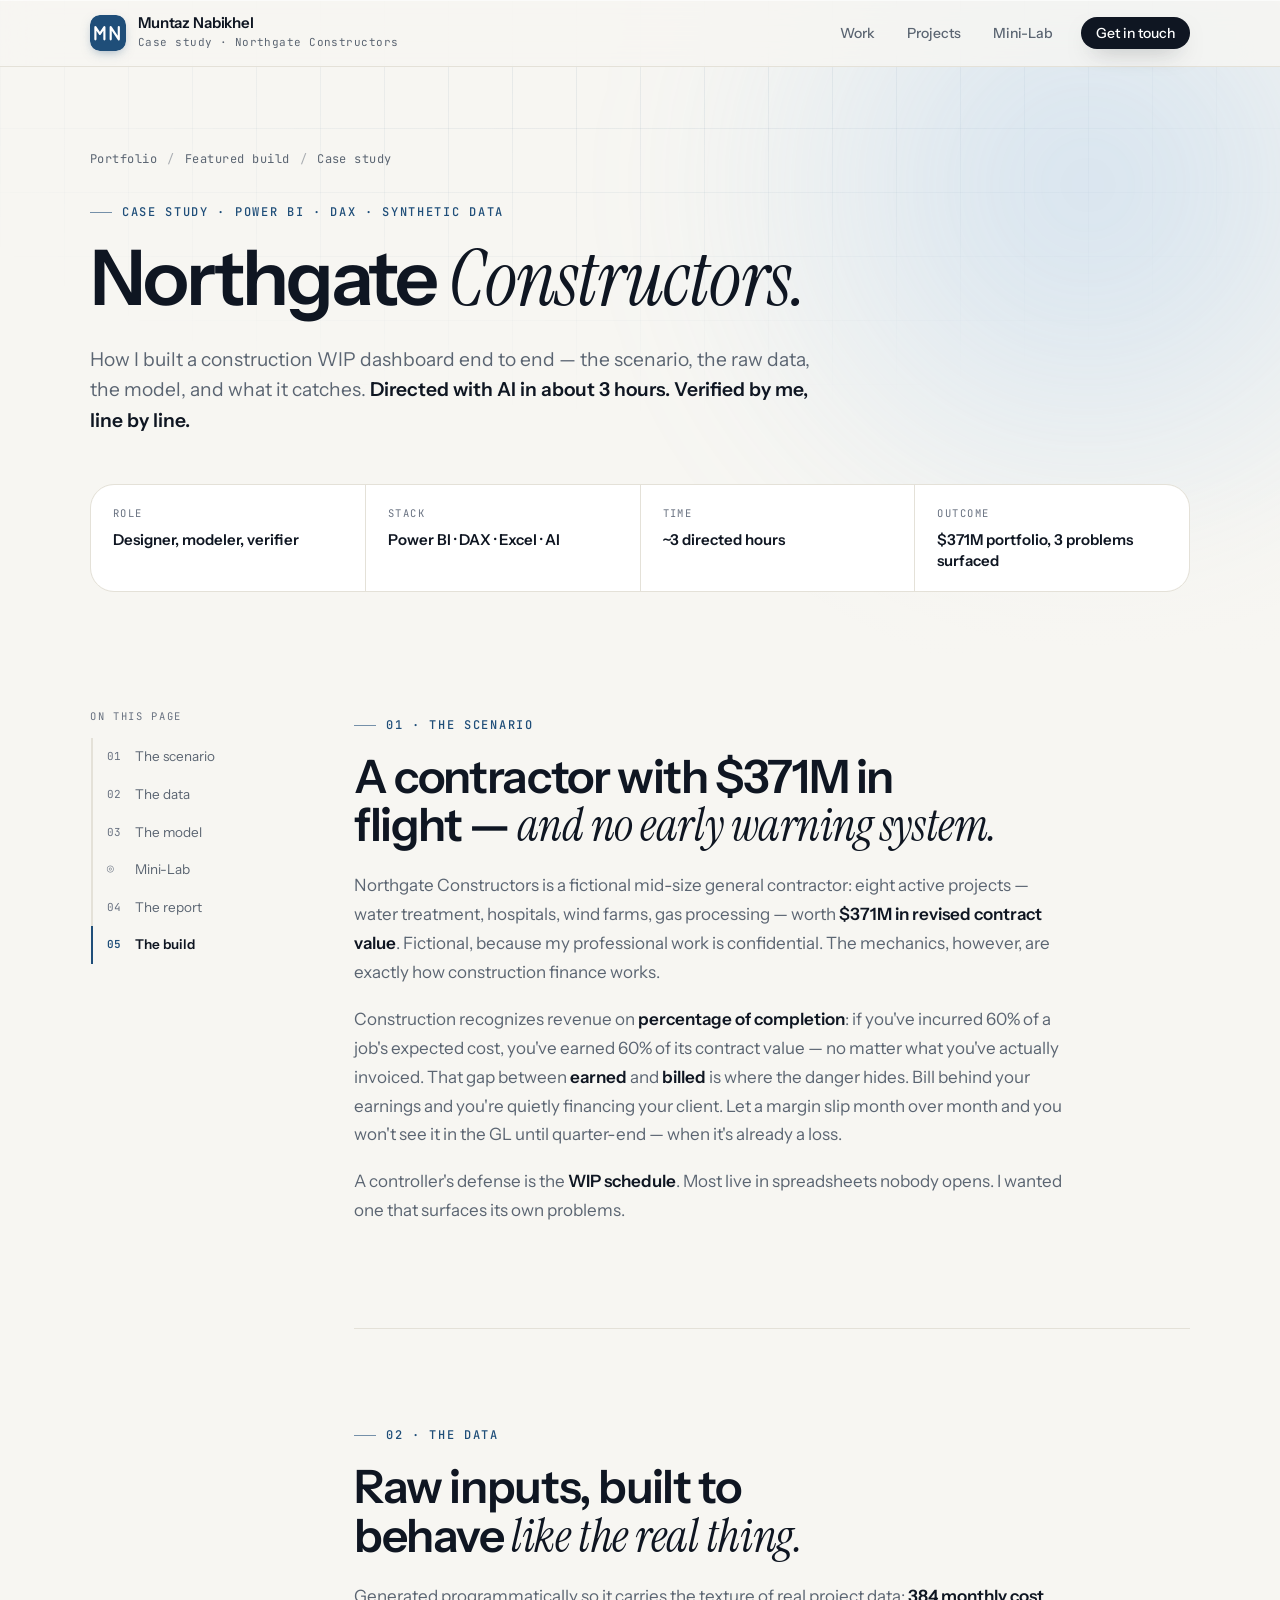
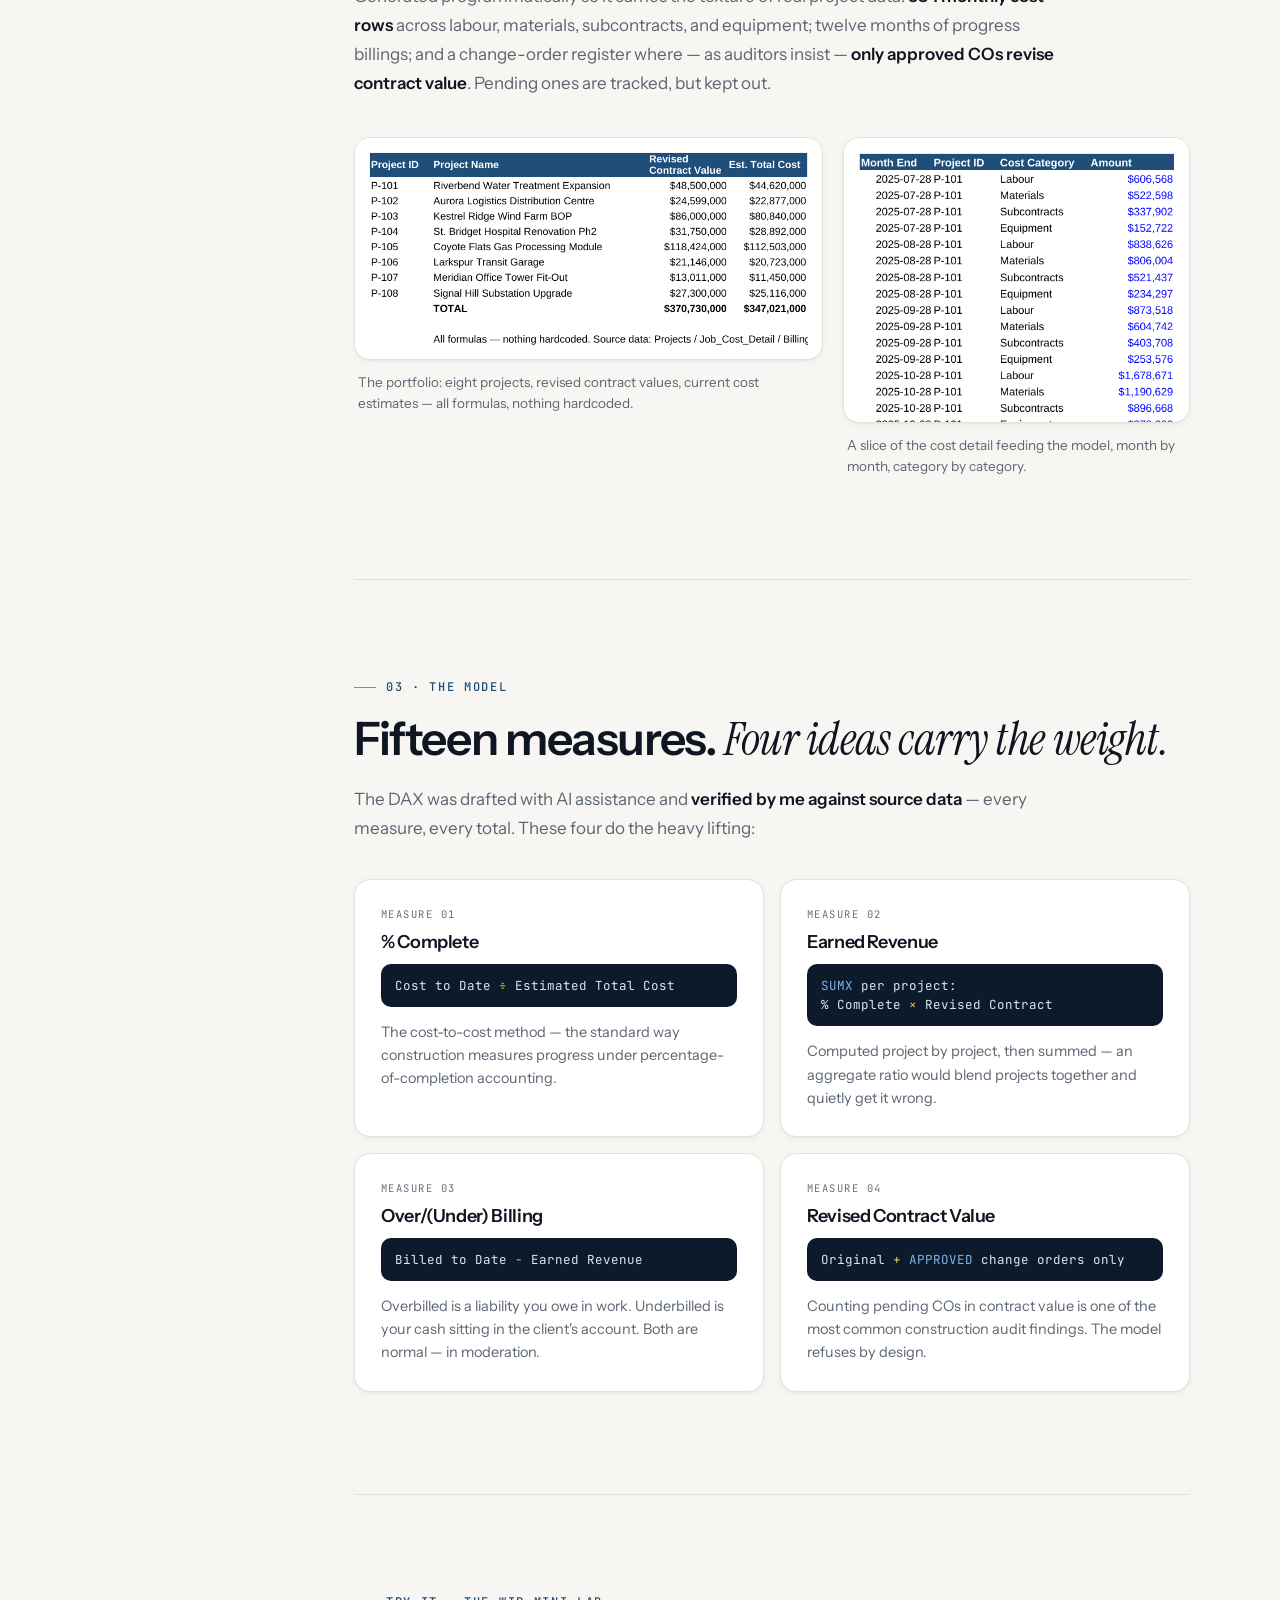
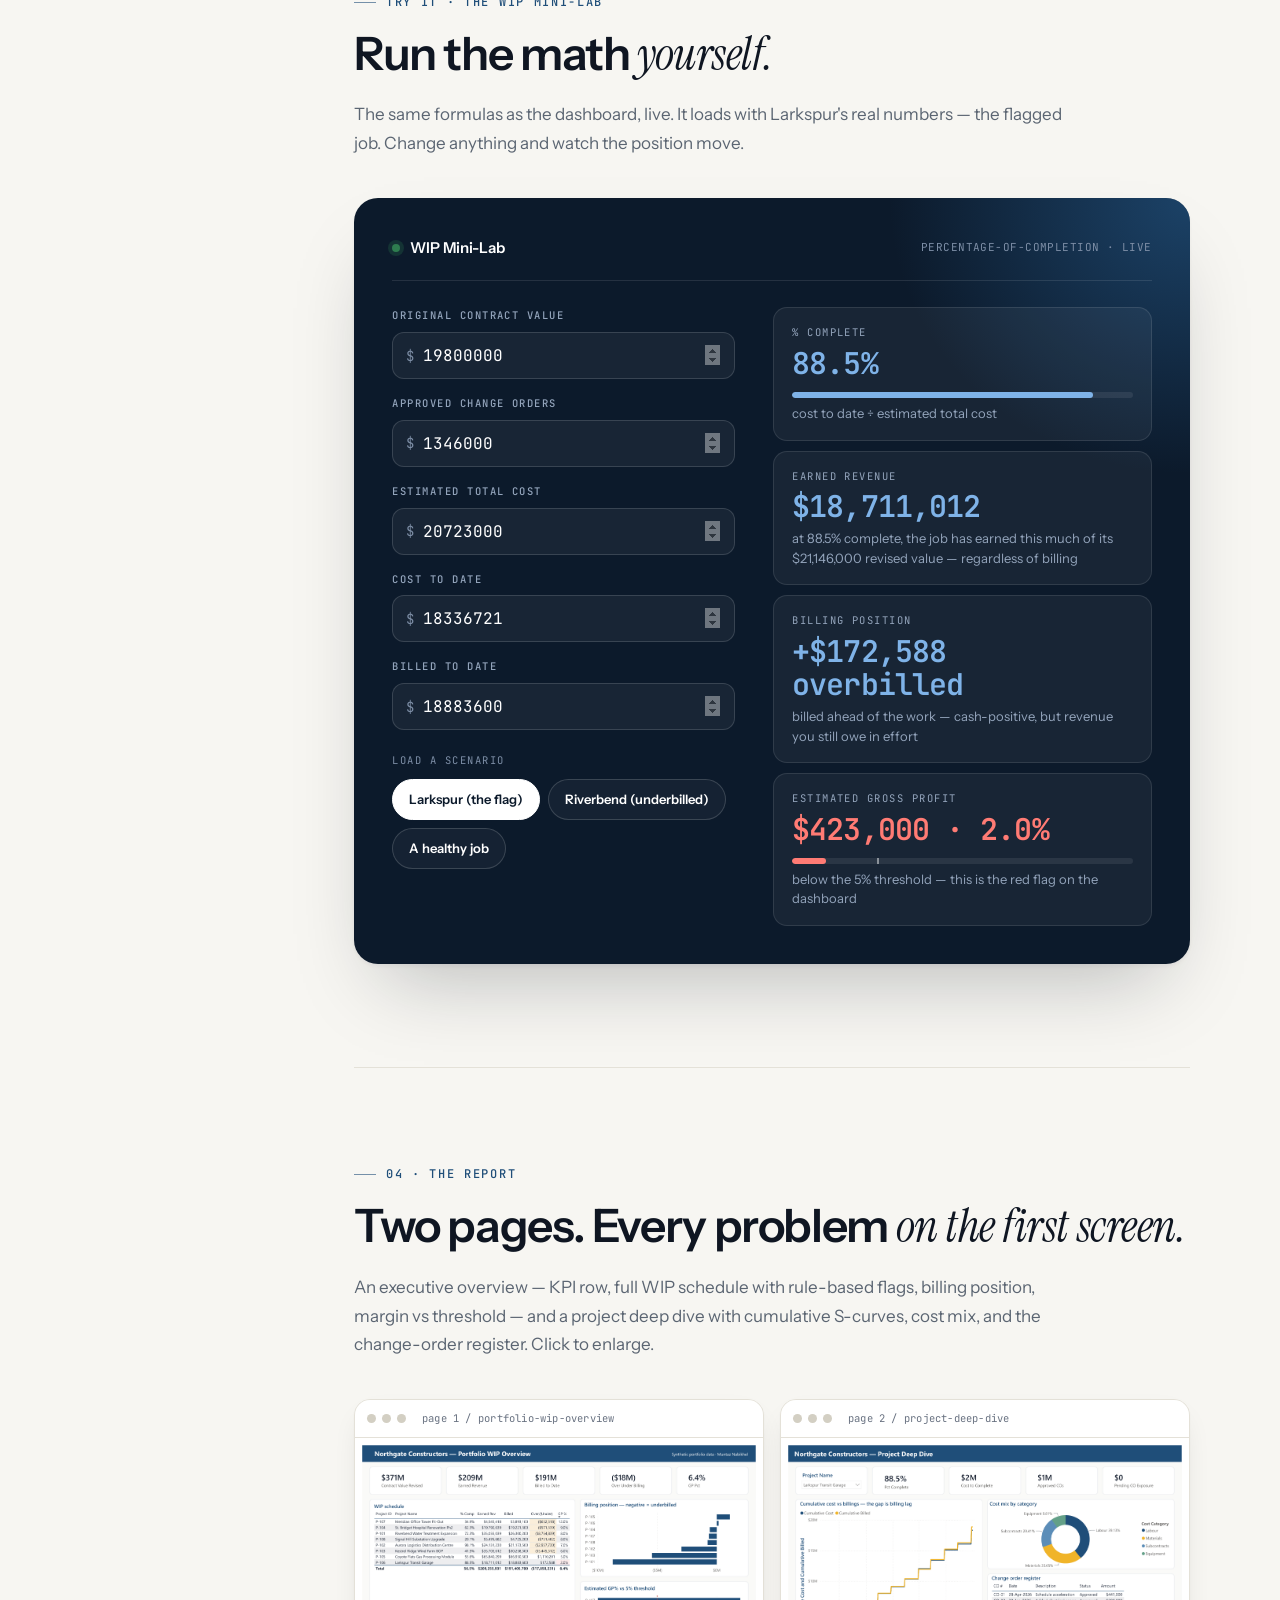
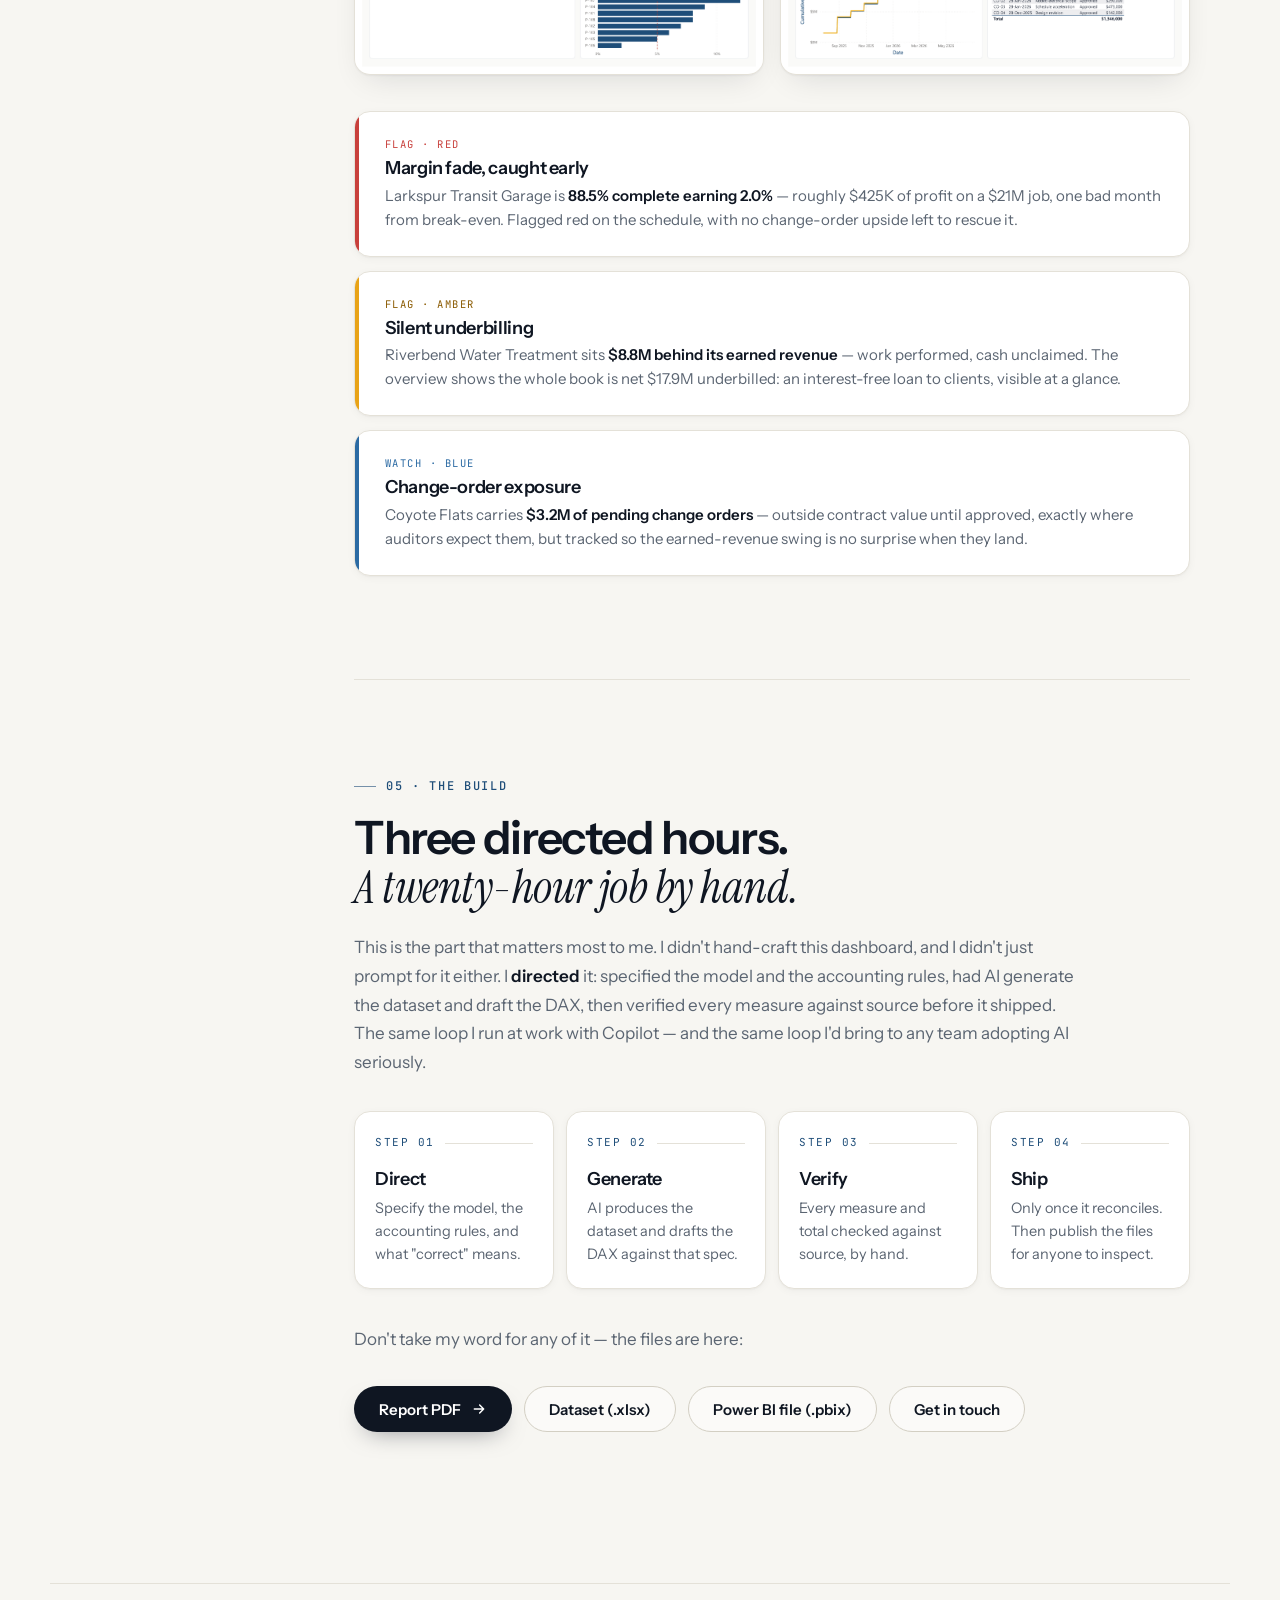
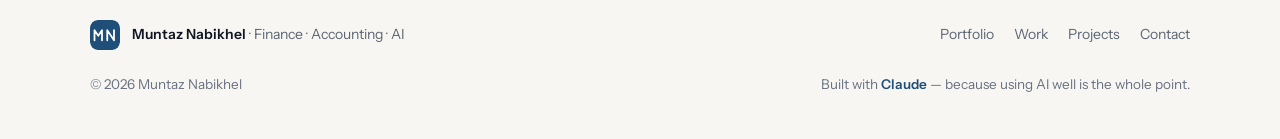
==== commit 2d8e1d52: "Review pass: valid HTML, a11y (skip link, native buttons, lightbox focus/close, contrast), menu dism" ====
--- a/northgate.html
+++ b/northgate.html
@@ -13,12 +13,15 @@
 <meta property="og:url" content="https://mnabikhel.github.io/northgate.html">
 <meta property="og:image" content="https://mnabikhel.github.io/screenshot-overview.png">
 <meta name="twitter:card" content="summary_large_image">
+<link rel="canonical" href="https://mnabikhel.github.io/northgate.html">
 <link rel="preconnect" href="https://fonts.googleapis.com">
 <link rel="preconnect" href="https://fonts.gstatic.com" crossorigin>
 <link href="https://fonts.googleapis.com/css2?family=Instrument+Sans:ital,wght@0,400;0,500;0,600;0,700;1,400&family=Instrument+Serif:ital@0;1&family=JetBrains+Mono:wght@400;500;600&display=swap" rel="stylesheet">
 <link rel="stylesheet" href="styles.css">
+<noscript><style>.fx,.reveal{opacity:1!important;transform:none!important;filter:none!important}</style></noscript>
 </head>
 <body class="ready">
+<a class="skip" href="#main">Skip to content</a>
 
 <nav class="nav on" id="nav" aria-label="Main">
   <div class="nav-in">
@@ -32,17 +35,17 @@
       <a href="#lab">Mini-Lab</a>
       <a class="btn btn-primary btn-sm nav-cta" href="index.html#contact">Get in touch</a>
     </div>
-    <button class="nav-toggle" id="navtoggle" aria-label="Toggle menu" aria-expanded="false" aria-controls="navlinks"><span></span></button>
+    <button type="button" class="nav-toggle" id="navtoggle" aria-label="Toggle menu" aria-expanded="false" aria-controls="navlinks"><span></span></button>
   </div>
 </nav>
 
 <header class="cs-hero">
   <div class="hero-bg" aria-hidden="true">
     <div class="grid"></div>
-    <div class="glow a" style="top:-40%;right:-20%"></div>
+    <div class="glow a"></div>
     <div class="fade"></div>
   </div>
-  <div class="wrap" style="position:relative;z-index:2">
+  <div class="wrap">
     <p class="crumbs fx"><a href="index.html">Portfolio</a><span class="sep">/</span><a href="index.html#featured">Featured build</a><span class="sep">/</span><span>Case study</span></p>
     <p class="eyebrow fx fxd1">Case study · Power BI · DAX · Synthetic data</p>
     <h1 class="fx fxd2">Northgate <span class="serif">Constructors.</span></h1>
@@ -54,7 +57,6 @@
       <div><div class="k">Outcome</div><div class="v">$371M portfolio, 3 problems surfaced</div></div>
     </div>
   </div>
-  <noscript><style>.fx{opacity:1!important;transform:none!important;filter:none!important}</style></noscript>
 </header>
 
 <div class="wrap cs-layout">
@@ -68,7 +70,7 @@
     <a href="#build" data-sec="build"><span class="n">05</span>The build</a>
   </aside>
 
-  <main class="cs-main">
+  <main class="cs-main" id="main">
     <section id="scenario">
       <p class="eyebrow reveal">01 · The scenario</p>
       <h2 class="reveal">A contractor with $371M in flight — <span class="serif">and no early warning system.</span></h2>
@@ -149,9 +151,9 @@
             <div class="field"><input id="l-bd" type="number" min="0" step="100000" value="18883600"></div>
             <div class="presets">
               <span class="pl">Load a scenario</span>
-              <button class="preset on" data-p="larkspur">Larkspur (the flag)</button>
-              <button class="preset" data-p="riverbend">Riverbend (underbilled)</button>
-              <button class="preset" data-p="healthy">A healthy job</button>
+              <button type="button" class="preset on" data-p="larkspur">Larkspur (the flag)</button>
+              <button type="button" class="preset" data-p="riverbend">Riverbend (underbilled)</button>
+              <button type="button" class="preset" data-p="healthy">A healthy job</button>
             </div>
           </div>
           <div class="outs">
@@ -169,29 +171,29 @@
       <h2 class="reveal">Two pages. Every problem <span class="serif">on the first screen.</span></h2>
       <p class="body reveal">An executive overview — KPI row, full WIP schedule with rule-based flags, billing position, margin vs threshold — and a project deep dive with cumulative S-curves, cost mix, and the change-order register. Click to enlarge.</p>
       <div class="cs-shots reveal">
-        <div class="frame" data-full="screenshot-overview.png" role="button" tabindex="0" aria-label="Enlarge: Portfolio WIP overview page">
-          <div class="frame-bar"><i></i><i></i><i></i><span class="url">page 1 / portfolio-wip-overview</span></div>
+        <button type="button" class="frame" data-full="screenshot-overview.png" aria-label="Enlarge: Portfolio WIP overview page">
+          <span class="frame-bar"><i></i><i></i><i></i><span class="url">page 1 / portfolio-wip-overview</span></span>
           <img src="screenshot-overview.png" alt="Portfolio WIP overview page" loading="lazy">
           <span class="zoom">Click to enlarge</span>
-        </div>
-        <div class="frame" data-full="screenshot-deepdive.png" role="button" tabindex="0" aria-label="Enlarge: Project deep dive page">
-          <div class="frame-bar"><i></i><i></i><i></i><span class="url">page 2 / project-deep-dive</span></div>
+        </button>
+        <button type="button" class="frame" data-full="screenshot-deepdive.png" aria-label="Enlarge: Project deep dive page">
+          <span class="frame-bar"><i></i><i></i><i></i><span class="url">page 2 / project-deep-dive</span></span>
           <img src="screenshot-deepdive.png" alt="Project deep dive page" loading="lazy">
           <span class="zoom">Click to enlarge</span>
-        </div>
+        </button>
       </div>
       <div class="finds-light">
-        <div class="find-l reveal" style="--c:#d9534f">
+        <div class="find-l c-red reveal">
           <span class="ft">Flag · Red</span>
           <h4>Margin fade, caught early</h4>
           <p>Larkspur Transit Garage is <b>88.5% complete earning 2.0%</b> — roughly $425K of profit on a $21M job, one bad month from break-even. Flagged red on the schedule, with no change-order upside left to rescue it.</p>
         </div>
-        <div class="find-l reveal" style="--c:#e8a317">
+        <div class="find-l c-amber reveal">
           <span class="ft">Flag · Amber</span>
           <h4>Silent underbilling</h4>
           <p>Riverbend Water Treatment sits <b>$8.8M behind its earned revenue</b> — work performed, cash unclaimed. The overview shows the whole book is net $17.9M underbilled: an interest-free loan to clients, visible at a glance.</p>
         </div>
-        <div class="find-l reveal" style="--c:#2b6aa3">
+        <div class="find-l c-blue reveal">
           <span class="ft">Watch · Blue</span>
           <h4>Change-order exposure</h4>
           <p>Coyote Flats carries <b>$3.2M of pending change orders</b> — outside contract value until approved, exactly where auditors expect them, but tracked so the earned-revenue swing is no surprise when they land.</p>
@@ -209,7 +211,7 @@
         <div class="step"><p class="n">STEP 03</p><h4>Verify</h4><p>Every measure and total checked against source, by hand.</p></div>
         <div class="step"><p class="n">STEP 04</p><h4>Ship</h4><p>Only once it reconciles. Then publish the files for anyone to inspect.</p></div>
       </div>
-      <p class="body reveal" style="margin-top:36px">Don't take my word for any of it — the files are here:</p>
+      <p class="body spaced reveal">Don't take my word for any of it — the files are here:</p>
       <div class="dl reveal">
         <a class="btn btn-primary" href="Northgate_WIP_Dashboard.pdf" target="_blank" rel="noopener">Report PDF
           <svg viewBox="0 0 24 24" fill="none" stroke="currentColor" stroke-width="2.2" stroke-linecap="round" stroke-linejoin="round"><path d="M5 12h14M13 6l6 6-6 6"/></svg>
@@ -222,7 +224,7 @@
   </main>
 </div>
 
-<footer class="cs-footer">
+<footer>
   <div class="wrap foot-in">
     <div class="foot-brand">
       <svg class="mono" viewBox="0 0 40 40" aria-hidden="true"><rect width="40" height="40" rx="10" fill="#1F4E79"/><path d="M6 27V13.5l5 7.5 5-7.5V27M23 27V13.5l9 13.5V13.5" stroke="#fff" stroke-width="2.4" fill="none" stroke-linecap="round" stroke-linejoin="round"/></svg>
@@ -238,19 +240,16 @@
   </div>
 </footer>
 
-<div class="lb" id="lb" role="dialog" aria-label="Enlarged screenshot"><img id="lbimg" src="" alt="Enlarged view"></div>
+<div class="lb" id="lb" role="dialog" aria-modal="true" aria-label="Enlarged screenshot" tabindex="-1"><button type="button" class="lb-close" id="lbclose" aria-label="Close">×</button><img id="lbimg" src="[data-uri]" hidden alt="Enlarged view"></div>
 
 <script>
 (function(){
   // nav mobile toggle
   var nav=document.getElementById('nav'), toggle=document.getElementById('navtoggle');
-  toggle.addEventListener('click',function(){
-    var open=nav.classList.toggle('open');
-    toggle.setAttribute('aria-expanded',open?'true':'false');
-  });
-  document.querySelectorAll('#navlinks a').forEach(function(a){
-    a.addEventListener('click',function(){ nav.classList.remove('open'); toggle.setAttribute('aria-expanded','false'); });
-  });
+  function setMenu(open){ nav.classList.toggle('open',open); toggle.setAttribute('aria-expanded',open?'true':'false'); }
+  toggle.addEventListener('click',function(){ setMenu(!nav.classList.contains('open')); });
+  document.querySelectorAll('#navlinks a').forEach(function(a){ a.addEventListener('click',function(){ setMenu(false); }); });
+  document.addEventListener('click',function(e){ if(nav.classList.contains('open') && !nav.contains(e.target)) setMenu(false); });
 
   // reveal on scroll
   var io=new IntersectionObserver(function(es){es.forEach(function(e){ if(e.isIntersecting){e.target.classList.add('in'); io.unobserve(e.target);} });},{threshold:.12});
@@ -295,7 +294,6 @@
     oGp.className='ov '+state;
     // gauge: 0–20% GP scale, threshold mark at 5%
     var g=F('g-gp'); g.style.width=Math.max(0,Math.min(gpp/0.2,1))*100+'%'; g.style.background=gaugeColor[state];
-    F('m-gp').style.left='25%';
   }
   ['l-cv','l-co','l-ec','l-cd','l-bd'].forEach(function(id){ F(id).addEventListener('input',function(){
     document.querySelectorAll('.preset').forEach(function(b){ b.classList.remove('on'); });
@@ -312,15 +310,12 @@
   calc();
 
   // lightbox
-  var lb=document.getElementById('lb'), lbimg=document.getElementById('lbimg');
-  function openLb(src){ lbimg.src=src; lb.classList.add('on'); document.body.style.overflow='hidden'; }
-  function closeLb(){ lb.classList.remove('on'); lbimg.src=''; document.body.style.overflow=''; }
-  document.querySelectorAll('.frame').forEach(function(s){
-    s.addEventListener('click',function(){ openLb(s.dataset.full); });
-    s.addEventListener('keydown',function(e){ if(e.key==='Enter'||e.key===' '){ e.preventDefault(); openLb(s.dataset.full); } });
-  });
+  var lb=document.getElementById('lb'), lbimg=document.getElementById('lbimg'), lbLast=null;
+  function openLb(src,from){ lbLast=from; lbimg.src=src; lbimg.hidden=false; lb.classList.add('on'); document.body.style.overflow='hidden'; lb.focus(); }
+  function closeLb(){ if(!lb.classList.contains('on')) return; lb.classList.remove('on'); lbimg.hidden=true; lbimg.src='[data-uri]'; document.body.style.overflow=''; if(lbLast) lbLast.focus(); }
+  document.querySelectorAll('.frame').forEach(function(s){ s.addEventListener('click',function(){ openLb(s.dataset.full,s); }); });
   lb.addEventListener('click',closeLb);
-  addEventListener('keydown',function(e){ if(e.key==='Escape') closeLb(); });
+  addEventListener('keydown',function(e){ if(e.key==='Escape'){ closeLb(); setMenu(false); } });
 })();
 </script>
 </body>
--- a/styles.css
+++ b/styles.css
@@ -11,18 +11,16 @@
   --ink:#0f1622;
   --ink-2:#2a3442;
   --mut:#5b6572;
-  --mut-2:#8b939e;
+  --mut-2:#687180;
   --line:#e4e1d8;
   --line-2:#d3cfc3;
   --navy:#1F4E79;
-  --navy-2:#2b6aa3;
   --deep:#0c1a2b;
-  --deep-2:#122a45;
   --sky:#7fb3e8;
   --sky-2:#b9d6f2;
   --amber:#e8a317;
   --amber-2:#f4c65a;
-  --flag:#d9534f;
+  --flag:#c8403c;
   --green:#2e7d4f;
 
   /* type */
@@ -31,12 +29,11 @@
   --mono:"JetBrains Mono",ui-monospace,SFMono-Regular,Menlo,Consolas,monospace;
 
   /* shape + motion */
-  --r-sm:10px; --r:16px; --r-lg:24px; --r-xl:32px;
+  --r:16px; --r-lg:24px; --r-xl:32px;
   --shadow-sm:0 1px 2px rgba(15,22,34,.04),0 2px 8px rgba(15,22,34,.04);
   --shadow:0 1px 2px rgba(15,22,34,.05),0 12px 32px -12px rgba(15,22,34,.14);
   --shadow-lg:0 2px 4px rgba(15,22,34,.05),0 40px 80px -30px rgba(15,22,34,.28);
   --ease:cubic-bezier(.22,1,.36,1);
-  --ease-io:cubic-bezier(.65,0,.35,1);
 
   /* layout */
   --wrap:1180px;
@@ -61,9 +58,15 @@
 button{font:inherit;color:inherit;background:none;border:0;cursor:pointer}
 ::selection{background:var(--navy);color:#fff}
 :focus-visible{outline:2px solid var(--navy);outline-offset:3px;border-radius:4px}
+.cine :focus-visible,.contact :focus-visible,.lab :focus-visible,.tile.featured :focus-visible,.lb :focus-visible{outline-color:var(--sky)}
 
 .wrap{max-width:var(--wrap);margin:0 auto;padding:0 var(--gutter)}
-.wrap-narrow{max-width:860px;margin:0 auto;padding:0 var(--gutter)}
+.pt0{padding-top:0}
+.pb0{padding-bottom:0}
+
+/* skip link */
+.skip{position:absolute;left:16px;top:-60px;z-index:300;background:var(--ink);color:#fff;padding:10px 16px;border-radius:999px;font-weight:600;font-size:14px;transition:top .2s}
+.skip:focus{top:16px}
 
 /* ---------- type scale ---------- */
 .eyebrow{
@@ -72,9 +75,6 @@
   color:var(--navy);font-weight:500;margin-bottom:18px;
 }
 .eyebrow::before{content:"";width:22px;height:1px;background:currentColor;opacity:.6}
-.eyebrow.center{justify-content:center}
-.eyebrow.center::before{display:none}
-.eyebrow.center::after{display:none}
 
 h1,h2,h3,h4{font-weight:600;letter-spacing:-.03em;line-height:1.05;text-wrap:balance}
 h1{font-size:clamp(44px,6.6vw,92px);letter-spacing:-.04em;line-height:.98}
@@ -85,7 +85,7 @@
 .lead b,.body b{color:var(--ink);font-weight:600}
 .body{font-size:17px;color:var(--mut);line-height:1.7}
 .body+.body{margin-top:18px}
-.num{font-family:var(--mono);font-feature-settings:"tnum" 1,"zero" 1;letter-spacing:-.02em}
+.body.spaced{margin-top:36px}
 
 /* ---------- buttons & pills ---------- */
 .btn{
@@ -124,6 +124,7 @@
 .nav.on{background:rgba(247,246,242,.82);backdrop-filter:blur(18px) saturate(1.4);-webkit-backdrop-filter:blur(18px) saturate(1.4);border-color:var(--line);box-shadow:0 1px 0 rgba(255,255,255,.6) inset}
 .nav-in{max-width:var(--wrap);margin:0 auto;padding:14px var(--gutter);display:flex;align-items:center;justify-content:space-between;gap:20px}
 .brand{display:flex;align-items:center;gap:12px}
+.brand>span{display:flex;flex-direction:column}
 .brand .mono{width:36px;height:36px;border-radius:10px;box-shadow:0 4px 12px -4px rgba(31,78,121,.5)}
 .brand-name{font-weight:600;font-size:15px;letter-spacing:-.01em;line-height:1.1}
 .brand-role{font-family:var(--mono);font-size:11px;color:var(--mut);letter-spacing:.04em;margin-top:3px}
@@ -132,6 +133,8 @@
 .nav-links a:hover{color:var(--ink);background:rgba(15,22,34,.05)}
 .nav-links a.active{color:var(--ink);background:rgba(15,22,34,.06)}
 .nav-cta{margin-left:10px}
+.nav-links a.nav-cta{color:#fff;background:var(--ink)}
+.nav-links a.nav-cta:hover{color:#fff;background:var(--navy)}
 .nav-toggle{display:none;width:42px;height:42px;border-radius:12px;border:1px solid var(--line-2);align-items:center;justify-content:center;background:rgba(255,255,255,.6)}
 .nav-toggle span{display:block;width:18px;height:2px;background:var(--ink);border-radius:2px;position:relative;transition:transform .35s var(--ease),background .2s}
 .nav-toggle span::before,.nav-toggle span::after{content:"";position:absolute;left:0;width:18px;height:2px;background:var(--ink);border-radius:2px;transition:transform .35s var(--ease),top .35s var(--ease)}
@@ -202,7 +205,7 @@
 .hero-bg .fade{position:absolute;inset:auto 0 0 0;height:180px;background:linear-gradient(180deg,rgba(247,246,242,0),var(--paper))}
 
 .hero-in{position:relative;z-index:2;display:grid;grid-template-columns:minmax(0,1.05fr) minmax(0,.95fr);gap:clamp(32px,5vw,72px);align-items:center}
-@media(max-width:980px){.hero-in{grid-template-columns:1fr;gap:56px}}
+@media(max-width:980px){.hero-in{grid-template-columns:1fr;gap:76px}}
 
 .status{
   display:inline-flex;align-items:center;gap:10px;
@@ -210,7 +213,8 @@
   padding:8px 14px 8px 10px;border-radius:999px;border:1px solid var(--line);background:rgba(255,255,255,.7);
   margin-bottom:28px;
 }
-.status .pulse{width:8px;height:8px;border-radius:50%;background:var(--green);box-shadow:0 0 0 0 rgba(46,125,79,.5);animation:pulse 2.2s infinite}
+@media(max-width:420px){.status{font-size:11px}.sm-hide{display:none}}
+.status .pulse{flex-shrink:0;width:8px;height:8px;border-radius:50%;background:var(--green);box-shadow:0 0 0 0 rgba(46,125,79,.5);animation:pulse 2.2s infinite}
 @keyframes pulse{0%{box-shadow:0 0 0 0 rgba(46,125,79,.45)}70%{box-shadow:0 0 0 9px rgba(46,125,79,0)}100%{box-shadow:0 0 0 0 rgba(46,125,79,0)}}
 
 .hero h1 .line{display:block}
@@ -220,10 +224,9 @@
 #rotor.out{opacity:0;transform:translateY(12px)}
 .hero .lead{margin:30px 0 38px;max-width:560px}
 .hero-ctas{display:flex;flex-wrap:wrap;gap:12px;align-items:center}
-.hero-meta{display:flex;flex-wrap:wrap;gap:24px 36px;margin-top:44px;padding-top:28px;border-top:1px solid var(--line)}
-.hero-meta div{min-width:120px}
-.hero-meta .k{font-family:var(--mono);font-size:11px;letter-spacing:.12em;text-transform:uppercase;color:var(--mut-2);margin-bottom:6px}
-.hero-meta .v{font-size:15px;font-weight:600;color:var(--ink)}
+.hero-meta{display:flex;flex-wrap:wrap;gap:20px 28px;margin-top:44px;padding-top:28px;border-top:1px solid var(--line)}
+.hero-meta .k{font-family:var(--mono);font-size:10.5px;letter-spacing:.12em;text-transform:uppercase;color:var(--mut-2);margin-bottom:6px}
+.hero-meta .v{font-size:14px;font-weight:600;color:var(--ink);white-space:nowrap}
 
 /* dashboard mock card */
 .mock-wrap{position:relative;perspective:1600px}
@@ -248,7 +251,8 @@
 .kpi .kk{font-size:10px;color:var(--mut);margin-top:4px;letter-spacing:.01em}
 .mock-grid{display:grid;grid-template-columns:1.1fr .9fr;gap:10px;margin-top:10px}
 @media(max-width:480px){.mock-grid{grid-template-columns:1fr}}
-.mock-panel{background:#fff;border:1px solid #e6eaf0;border-radius:12px;padding:12px}
+.mock-panel{background:#fff;border:1px solid #e6eaf0;border-radius:12px;padding:12px;display:flex;flex-direction:column}
+.mock-panel .spark{flex:1;min-height:0}
 .mock-panel .ph{font-size:11.5px;font-weight:600;color:var(--navy);margin-bottom:10px;display:flex;justify-content:space-between;align-items:center}
 .mock-panel .ph .sub{font-family:var(--mono);font-size:9.5px;color:var(--mut-2);font-weight:500}
 .rows{display:grid;gap:6px}
@@ -266,7 +270,7 @@
 .spark rect{fill:var(--navy);transform-origin:left;transform:scaleX(0);transition:transform 1.3s var(--ease)}
 .spark rect.flag{fill:var(--flag)}
 body.ready .spark rect{transform:scaleX(1)}
-.spark text{font-family:var(--mono);font-size:7px;fill:var(--mut-2)}
+.spark text{font-family:var(--mono);font-size:9px;fill:var(--mut-2)}
 .mock-foot{display:flex;justify-content:space-between;align-items:center;margin-top:10px;font-family:var(--mono);font-size:9.5px;color:var(--mut-2);letter-spacing:.03em}
 .mock-foot .flagged{display:inline-flex;align-items:center;gap:6px;color:var(--flag);font-weight:600}
 .mock-foot .flagged i{width:6px;height:6px;border-radius:50%;background:var(--flag)}
@@ -276,8 +280,8 @@
   display:flex;align-items:center;gap:10px;
 }
 .float-tag b{font-weight:600;color:var(--amber-2)}
-.float-tag.tl{top:-18px;left:-14px}
-.float-tag.br{bottom:-16px;right:-10px;background:#fff;color:var(--ink);border:1px solid var(--line)}
+.float-tag.tl{top:-30px;left:-14px}
+.float-tag.br{bottom:-34px;right:-6px;background:#fff;color:var(--ink);border:1px solid var(--line)}
 .float-tag.br b{color:var(--navy)}
 @media(max-width:980px){.mock{transform:none;animation:none}.float-tag.tl{left:8px}.float-tag.br{right:8px}}
 
@@ -290,7 +294,7 @@
 .tools li::before{content:"";width:6px;height:6px;border-radius:50%;background:var(--sky);opacity:.8}
 
 /* ---------- stats band ---------- */
-.stats{padding:72px 0 0}
+.stats{padding-top:72px}
 .stats-grid{display:grid;grid-template-columns:repeat(4,1fr);gap:1px;background:var(--line);border:1px solid var(--line);border-radius:var(--r-lg);overflow:hidden}
 @media(max-width:860px){.stats-grid{grid-template-columns:1fr 1fr}}
 .stat{background:var(--card);padding:30px 28px}
@@ -336,14 +340,15 @@
 .cine .lead b{color:#fff}
 .cine-head{display:grid;grid-template-columns:minmax(0,1.1fr) minmax(0,.9fr);gap:32px 64px;align-items:end}
 @media(max-width:900px){.cine-head{grid-template-columns:1fr}}
-.cine-head .right{display:flex;flex-direction:column;gap:22px;align-items:flex-start}
-@media(min-width:901px){.cine-head .right{align-items:flex-end;text-align:right}}
+.cine h2{font-size:clamp(34px,4.3vw,58px)}
+.cine-head .right{display:flex;flex-direction:column;gap:24px;align-items:flex-start;padding-bottom:6px}
 .cine-head .right .lead{max-width:520px}
 .cine-actions{display:flex;flex-wrap:wrap;gap:10px}
 
-.shots{display:grid;grid-template-columns:1.15fr .85fr;gap:18px;margin-top:64px;align-items:start}
+.shots{display:grid;grid-template-columns:1fr 1fr;gap:18px;margin-top:64px;align-items:start}
 @media(max-width:820px){.shots{grid-template-columns:1fr}}
 .frame{
+  display:block;width:100%;padding:0;text-align:left;font:inherit;color:inherit;
   position:relative;border-radius:16px;overflow:hidden;cursor:zoom-in;
   background:#10233a;border:1px solid rgba(255,255,255,.12);
   box-shadow:0 40px 80px -30px rgba(0,0,0,.6),0 0 0 1px rgba(255,255,255,.04) inset;
@@ -362,7 +367,7 @@
 .spec{background:rgba(12,26,43,.55);padding:28px 26px;backdrop-filter:blur(8px)}
 .spec .sv{font-family:var(--mono);font-size:clamp(28px,3.2vw,42px);font-weight:600;letter-spacing:-.04em;line-height:1;font-feature-settings:"tnum" 1}
 .spec .sv .u{font-size:.5em;font-weight:500;color:var(--sky);letter-spacing:0}
-.spec .sv.amber{color:var(--amber-2)}
+.spec .sv.amber,.spec .sv.amber .u{color:var(--amber-2)}
 .spec .sv .vs{font-size:.4em;font-weight:500;color:#7d8ea6;font-family:var(--sans);letter-spacing:0;margin-left:6px}
 .spec .sk{font-size:13px;color:#93a4bb;margin-top:12px;line-height:1.45}
 
@@ -371,6 +376,7 @@
 .find{position:relative;background:rgba(255,255,255,.04);border:1px solid rgba(255,255,255,.1);border-radius:18px;padding:26px 26px 24px;overflow:hidden;transition:background .3s,border-color .3s}
 .find:hover{background:rgba(255,255,255,.07);border-color:rgba(255,255,255,.18)}
 .find::before{content:"";position:absolute;left:0;top:0;bottom:0;width:3px;background:var(--c,var(--sky))}
+.c-red{--c:#ff7b74}.c-amber{--c:#f4c65a}.c-blue{--c:#7fb3e8}
 .find .ft{font-family:var(--mono);font-size:10.5px;letter-spacing:.14em;text-transform:uppercase;color:var(--c,var(--sky));margin-bottom:12px}
 .find h4{font-size:17px;color:#fff;margin-bottom:8px;font-weight:600;letter-spacing:-.015em}
 .find p{font-size:14.5px;color:#a9bbd3;line-height:1.6}
@@ -475,10 +481,7 @@
 .tile.featured .chip{background:rgba(255,255,255,.08);color:#dbe6f3}
 .tile.featured::after{content:"";position:absolute;right:-60px;top:-60px;width:220px;height:220px;border-radius:50%;background:radial-gradient(circle,rgba(127,179,232,.35),transparent 70%);pointer-events:none}
 
-/* ---------- process ---------- */
-.process{display:grid;grid-template-columns:repeat(4,1fr);gap:14px;margin-top:8px}
-@media(max-width:860px){.process{grid-template-columns:1fr 1fr}}
-@media(max-width:480px){.process{grid-template-columns:1fr}}
+/* ---------- process steps ---------- */
 .step{position:relative;background:var(--card);border:1px solid var(--line);border-radius:var(--r);padding:26px 24px 24px;box-shadow:var(--shadow-sm)}
 .step .n{font-family:var(--mono);font-size:11px;letter-spacing:.14em;color:var(--navy);margin-bottom:18px;display:flex;align-items:center;gap:10px}
 .step .n::after{content:"";flex:1;height:1px;background:var(--line)}
@@ -536,29 +539,34 @@
 .lb{position:fixed;inset:0;background:rgba(8,14,22,.92);z-index:100;display:none;align-items:center;justify-content:center;padding:4vmin;cursor:zoom-out;backdrop-filter:blur(8px)}
 .lb.on{display:flex}
 .lb img{max-width:100%;max-height:100%;border-radius:10px;box-shadow:0 40px 100px -20px rgba(0,0,0,.8)}
+.lb-close{position:absolute;top:18px;right:18px;width:44px;height:44px;border-radius:50%;background:rgba(255,255,255,.1);color:#fff;border:1px solid rgba(255,255,255,.2);display:flex;align-items:center;justify-content:center;font-size:22px;line-height:1;transition:background .25s}
+.lb-close:hover{background:rgba(255,255,255,.22)}
+.lb:focus-visible{outline:none}
 
 /* ---------- case study page ---------- */
 .cs-hero{position:relative;padding:150px 0 64px;overflow:hidden}
 .cs-hero .hero-bg .grid{mask-image:radial-gradient(ellipse 80% 80% at 50% 0%,#000 20%,transparent 80%);-webkit-mask-image:radial-gradient(ellipse 80% 80% at 50% 0%,#000 20%,transparent 80%)}
+.cs-hero .wrap{position:relative;z-index:2}
+.cs-hero .glow.a{top:-40%;right:-20%}
 .cs-hero .eyebrow{color:var(--navy)}
 .cs-hero h1{font-size:clamp(42px,6vw,84px)}
 .cs-hero .lead{margin-top:26px;max-width:720px;font-size:clamp(17px,1.5vw,21px)}
-.crumbs{display:inline-flex;align-items:center;gap:10px;font-family:var(--mono);font-size:12px;color:var(--mut);letter-spacing:.04em;margin-bottom:26px}
+.crumbs{display:flex;flex-wrap:wrap;align-items:center;gap:10px;font-family:var(--mono);font-size:12px;color:var(--mut);letter-spacing:.04em;margin-bottom:26px}
 .crumbs a:hover{color:var(--ink)}
 .crumbs .sep{opacity:.5}
 .meta{display:grid;grid-template-columns:repeat(4,1fr);gap:1px;background:var(--line);border:1px solid var(--line);border-radius:var(--r-lg);overflow:hidden;margin-top:48px}
 @media(max-width:820px){.meta{grid-template-columns:1fr 1fr}}
-.meta div{background:var(--card);padding:20px 22px}
+.meta>div{background:var(--card);padding:20px 22px}
 .meta .k{font-family:var(--mono);font-size:10.5px;letter-spacing:.14em;text-transform:uppercase;color:var(--mut-2);margin-bottom:8px}
 .meta .v{font-size:15px;font-weight:600;color:var(--ink);line-height:1.4}
 
-.cs-layout{display:grid;grid-template-columns:200px minmax(0,1fr);gap:64px;align-items:start}
+.cs-layout{display:grid;grid-template-columns:200px minmax(0,1fr);gap:64px;align-items:start;margin-top:clamp(24px,4vw,56px)}
 @media(max-width:1000px){.cs-layout{grid-template-columns:1fr;gap:0}}
 .toc{position:sticky;top:96px;font-size:13.5px}
 @media(max-width:1000px){.toc{display:none}}
 .toc .tt{font-family:var(--mono);font-size:10.5px;letter-spacing:.16em;text-transform:uppercase;color:var(--mut-2);margin-bottom:14px}
 .toc a{display:flex;align-items:center;gap:12px;padding:8px 0;color:var(--mut);transition:color .25s;border-left:2px solid var(--line);padding-left:14px;margin-left:1px}
-.toc a .n{font-family:var(--mono);font-size:11px;color:var(--mut-2)}
+.toc a .n{font-family:var(--mono);font-size:11px;color:var(--mut-2);min-width:16px}
 .toc a:hover{color:var(--ink)}
 .toc a.active{color:var(--ink);border-color:var(--navy);font-weight:600}
 .toc a.active .n{color:var(--navy)}
@@ -595,6 +603,8 @@
 .finds-light{display:grid;grid-template-columns:1fr;gap:14px;margin-top:36px}
 .find-l{position:relative;background:var(--card);border:1px solid var(--line);border-radius:var(--r);padding:24px 26px 24px 30px;display:grid;grid-template-columns:minmax(0,1fr);gap:6px;box-shadow:var(--shadow-sm);overflow:hidden}
 .find-l::before{content:"";position:absolute;left:0;top:0;bottom:0;width:4px;background:var(--c,var(--sky))}
+.find-l.c-red{--c:var(--flag)}.find-l.c-amber{--c:var(--amber)}.find-l.c-blue{--c:#2b6aa3}
+.find-l.c-amber .ft{color:#8a5a00}
 .find-l .ft{font-family:var(--mono);font-size:10.5px;letter-spacing:.14em;text-transform:uppercase;color:var(--c,var(--sky))}
 .find-l h4{font-size:18px;letter-spacing:-.02em}
 .find-l p{font-size:15px;color:var(--mut);line-height:1.6}
@@ -640,12 +650,11 @@
 .good{color:#5ecb8a}.warn{color:var(--amber-2)}.bad{color:#ff7b74}.neut{color:var(--sky)}
 .gauge{height:6px;border-radius:4px;background:rgba(255,255,255,.08);margin-top:12px;overflow:hidden;position:relative}
 .gauge i{display:block;height:100%;width:0;border-radius:4px;background:var(--sky);transition:width .6s var(--ease),background .3s}
-.gauge .mark{position:absolute;top:-3px;bottom:-3px;width:2px;background:rgba(255,255,255,.35);left:0}
-
-.cs-footer{margin-top:0}
+.gauge .mark{position:absolute;top:0;bottom:0;width:2px;background:rgba(255,255,255,.45);left:25%}
 
 /* ---------- reduced motion ---------- */
 @media (prefers-reduced-motion:reduce){
+  html{scroll-behavior:auto}
   *,*::before,*::after{animation:none!important;transition:none!important}
   .reveal,.fx{opacity:1;transform:none;filter:none}
   .mock{transform:none}
